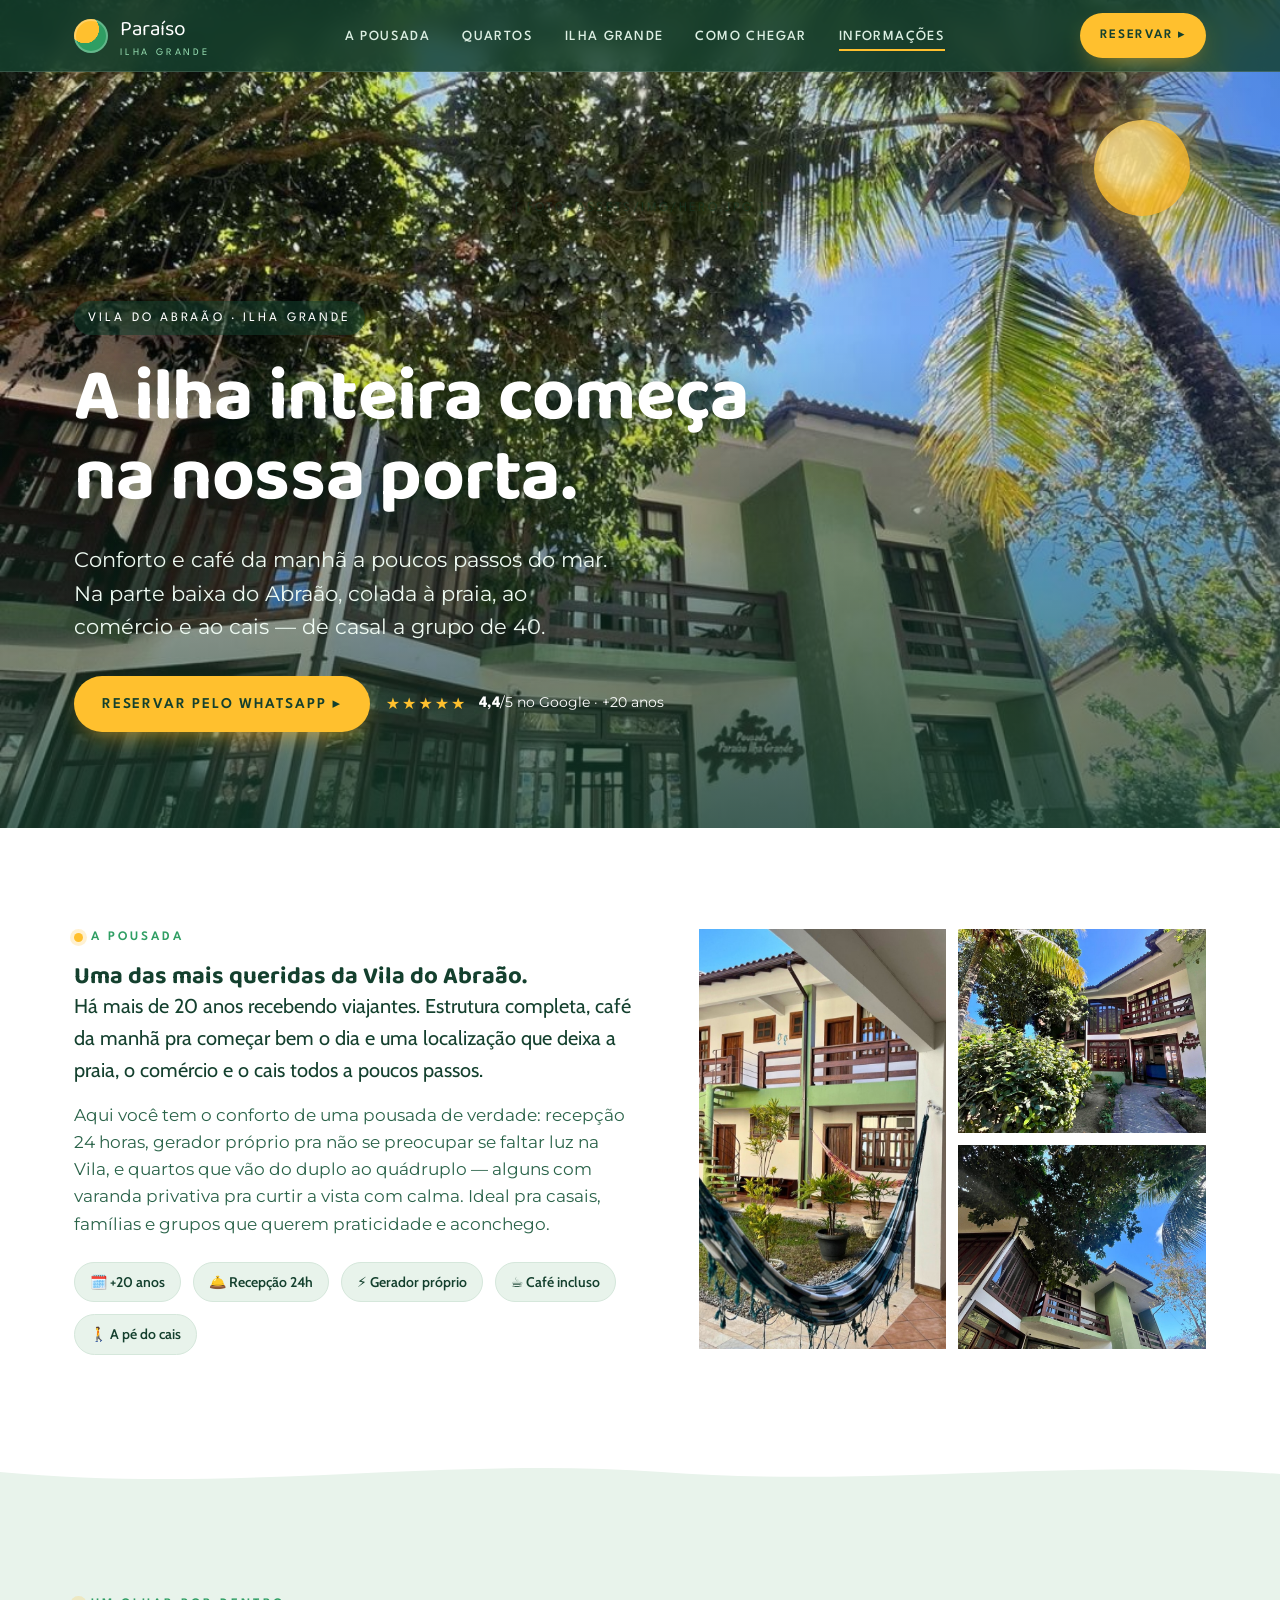
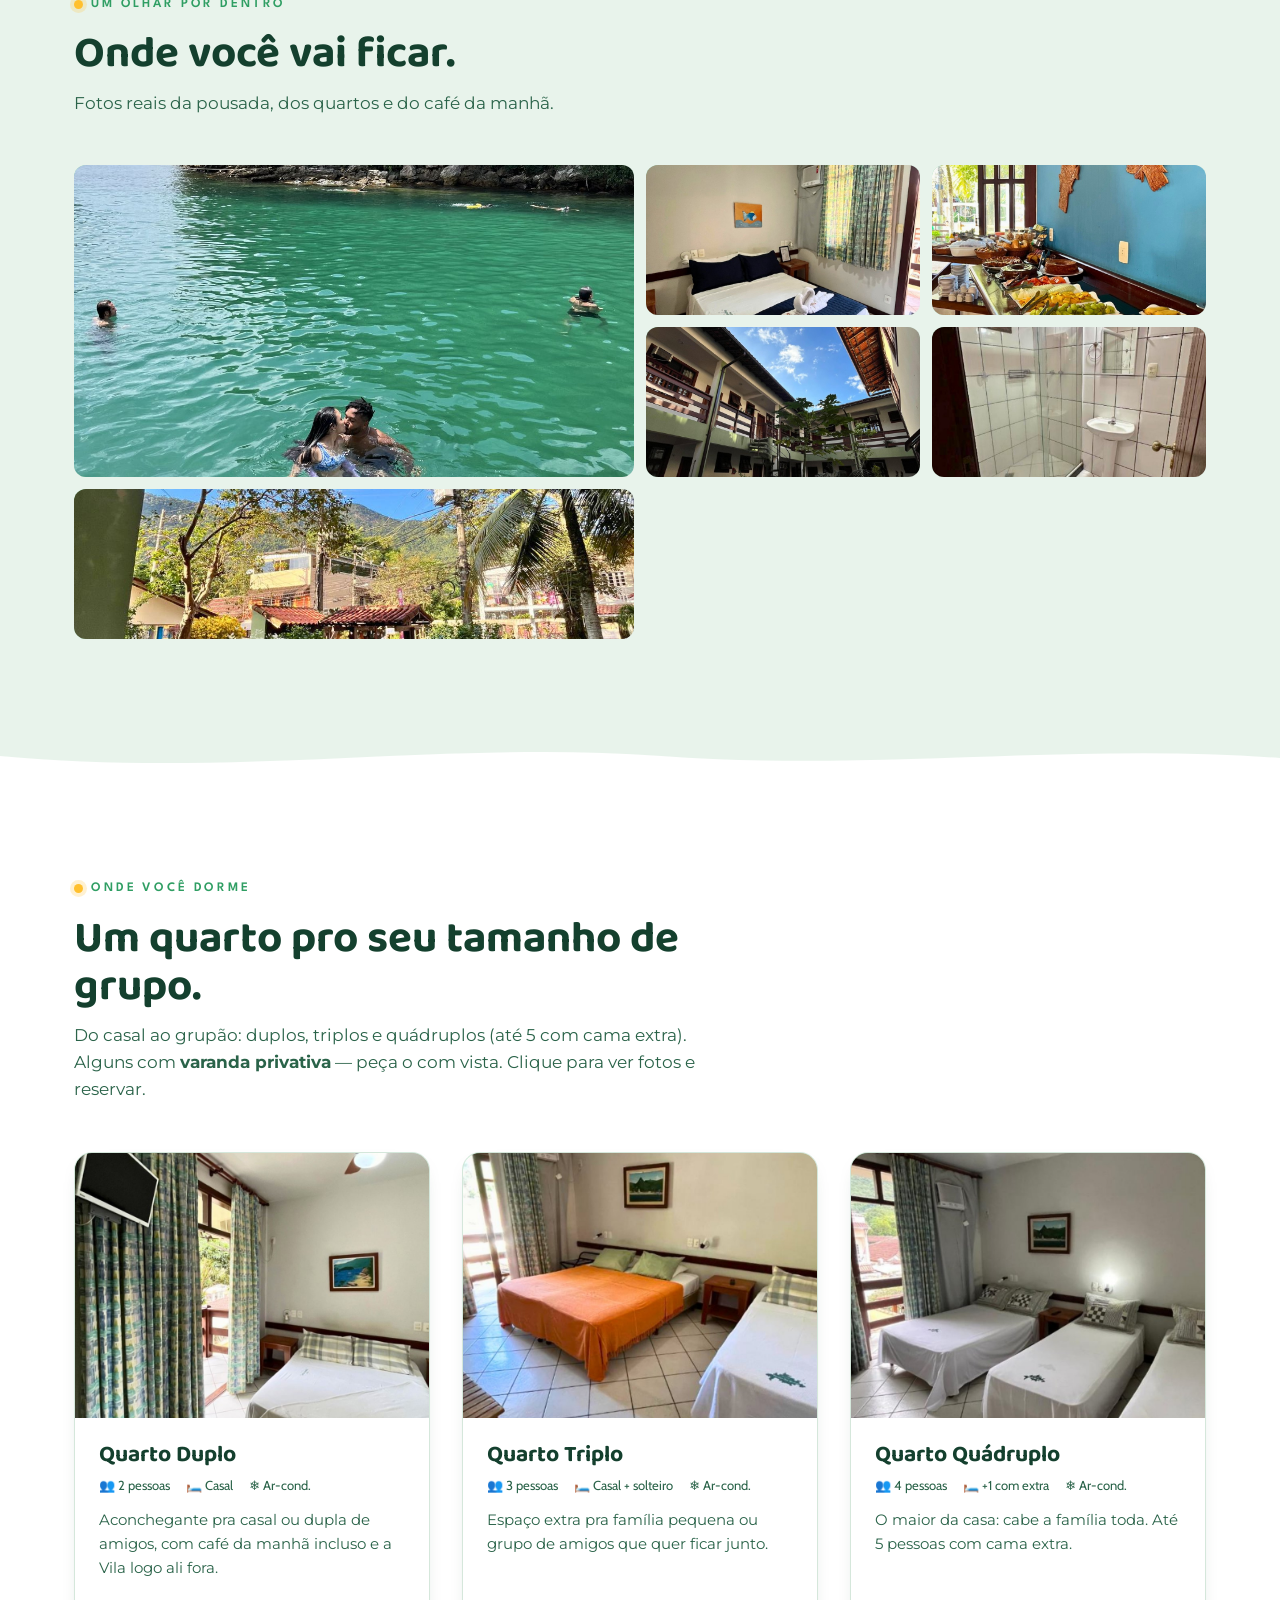
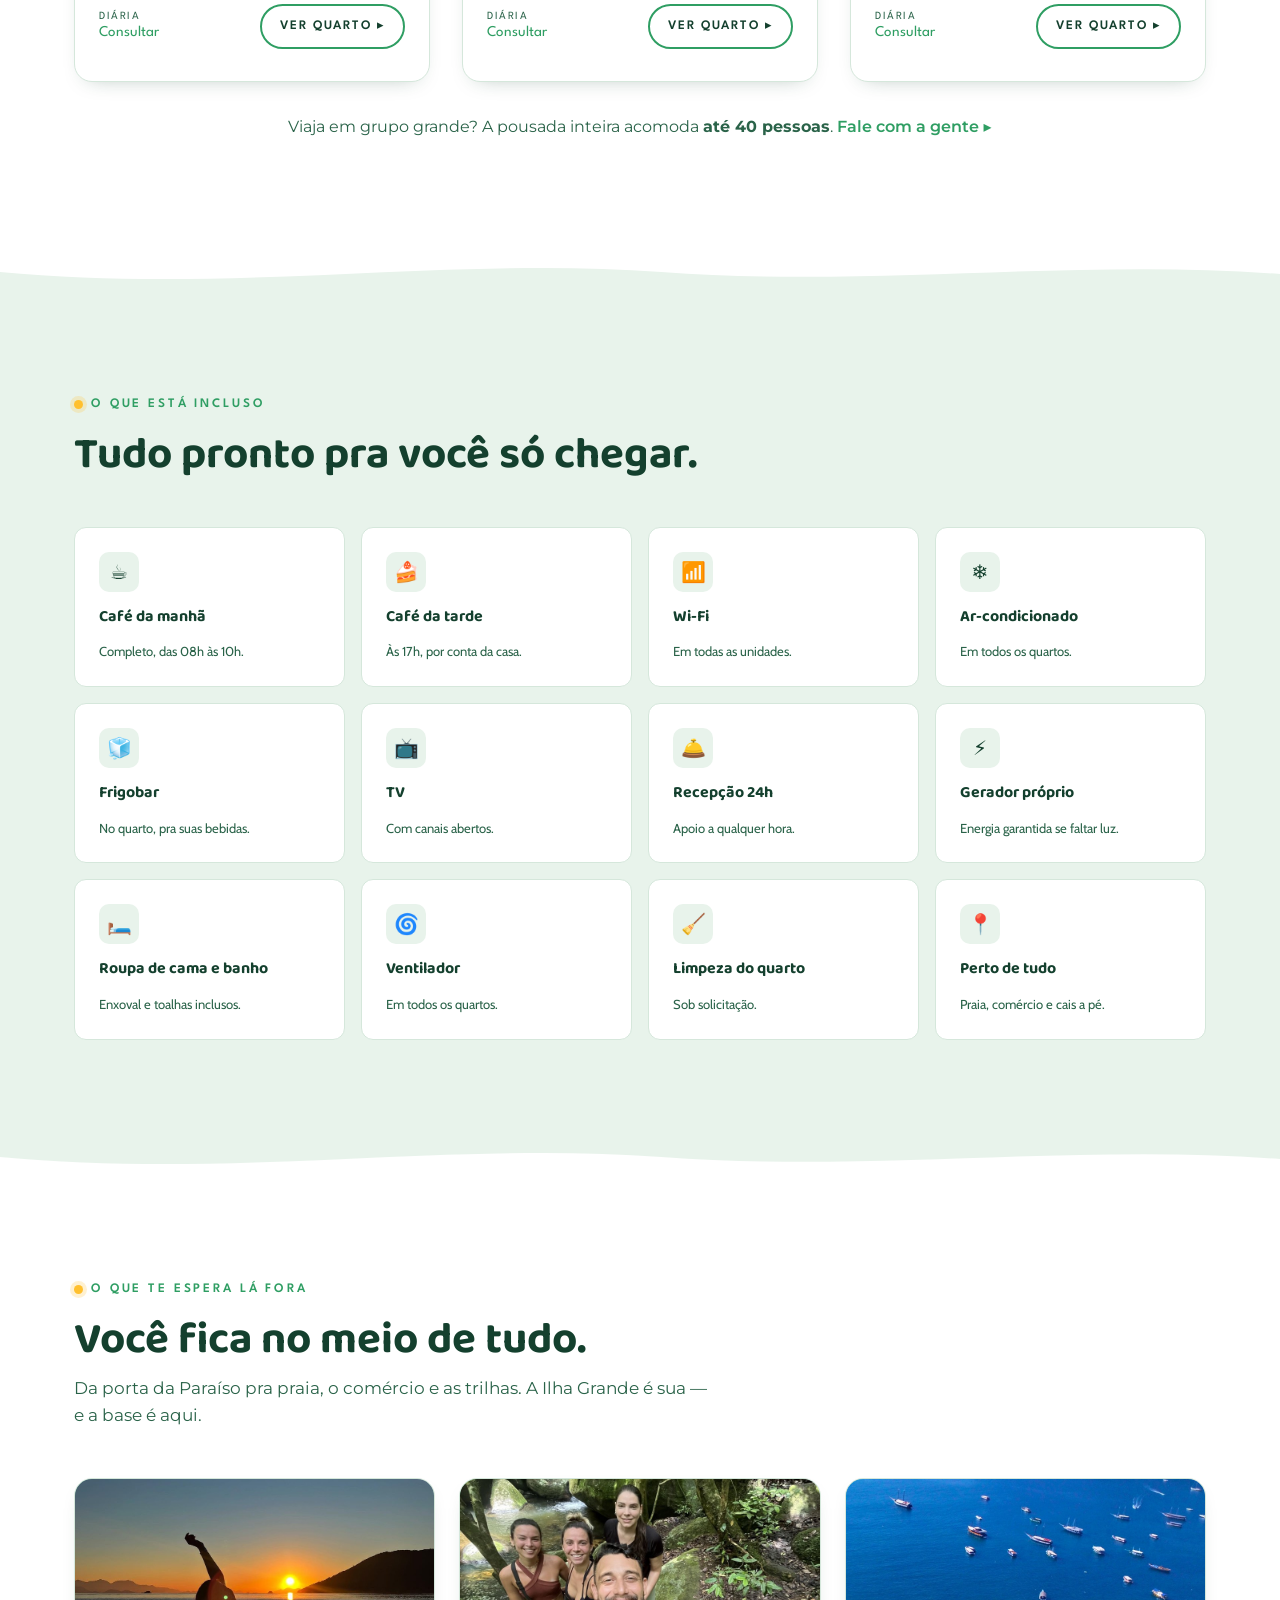
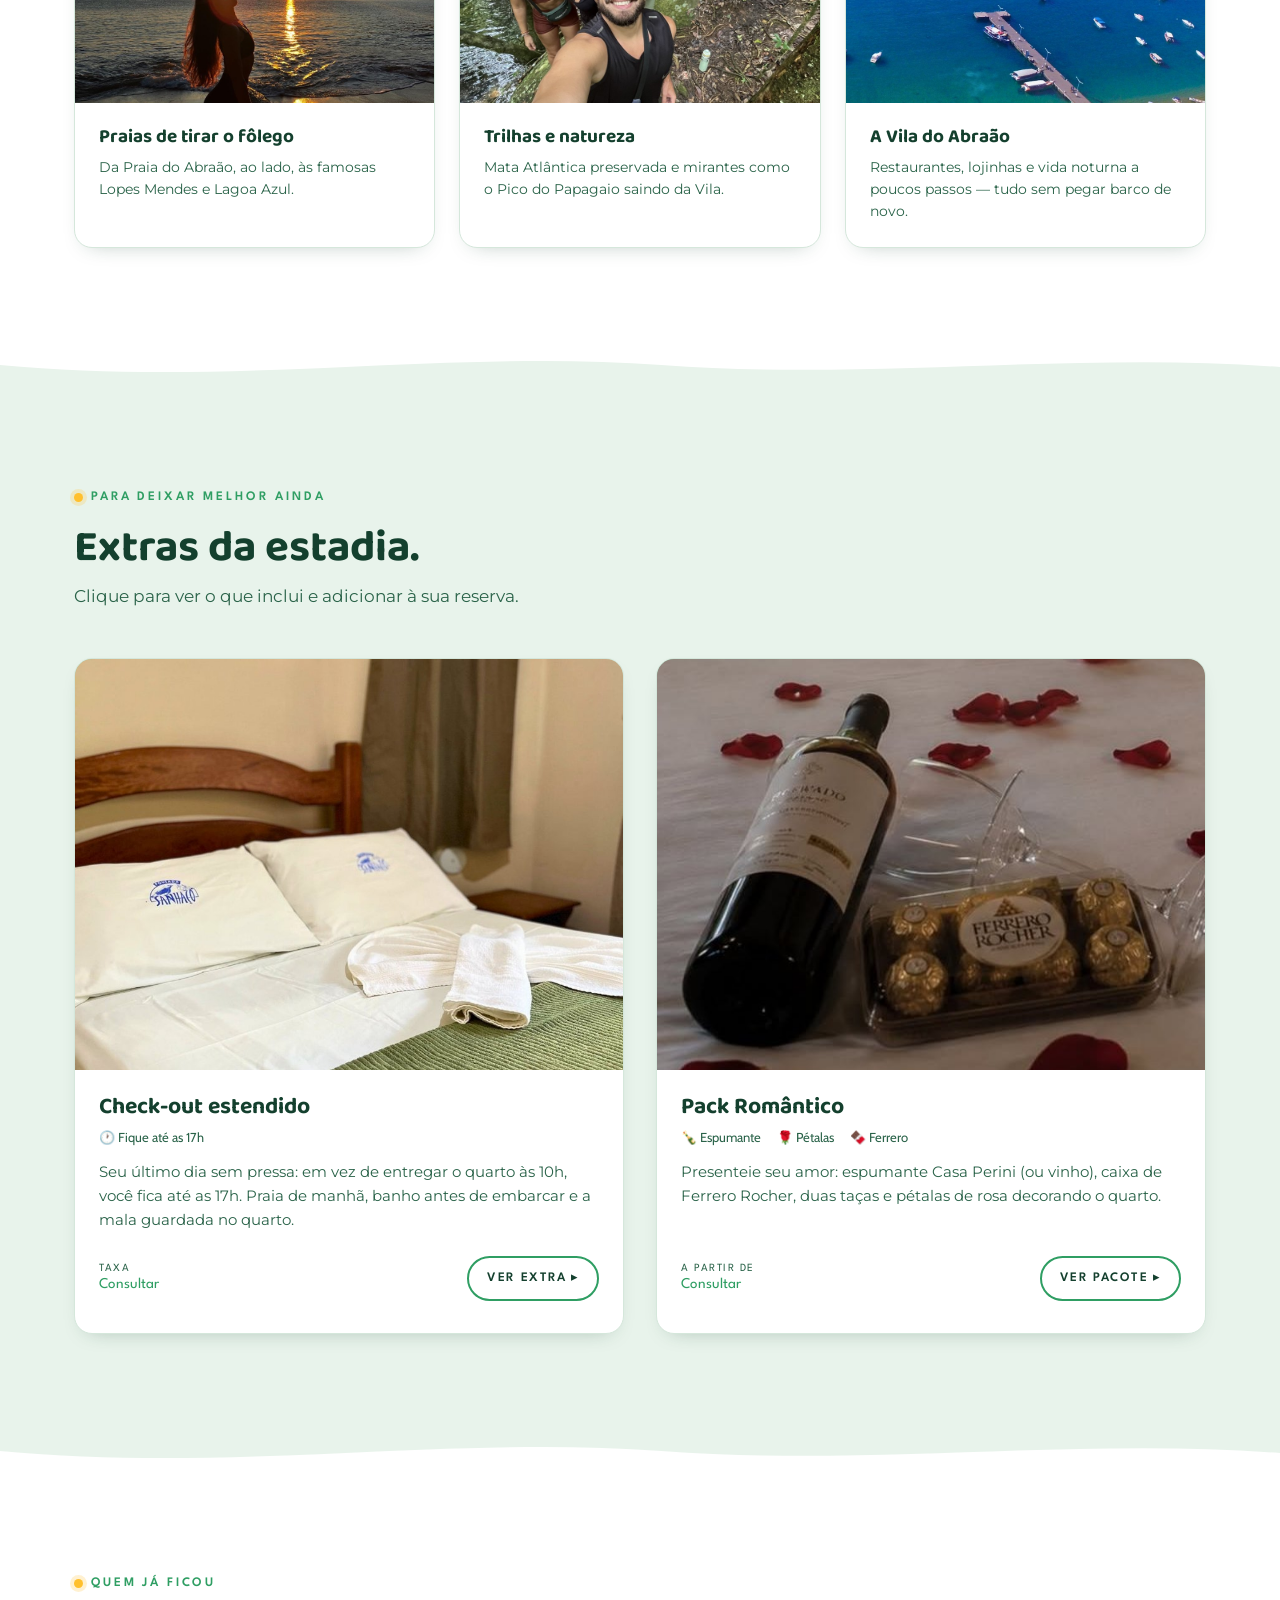
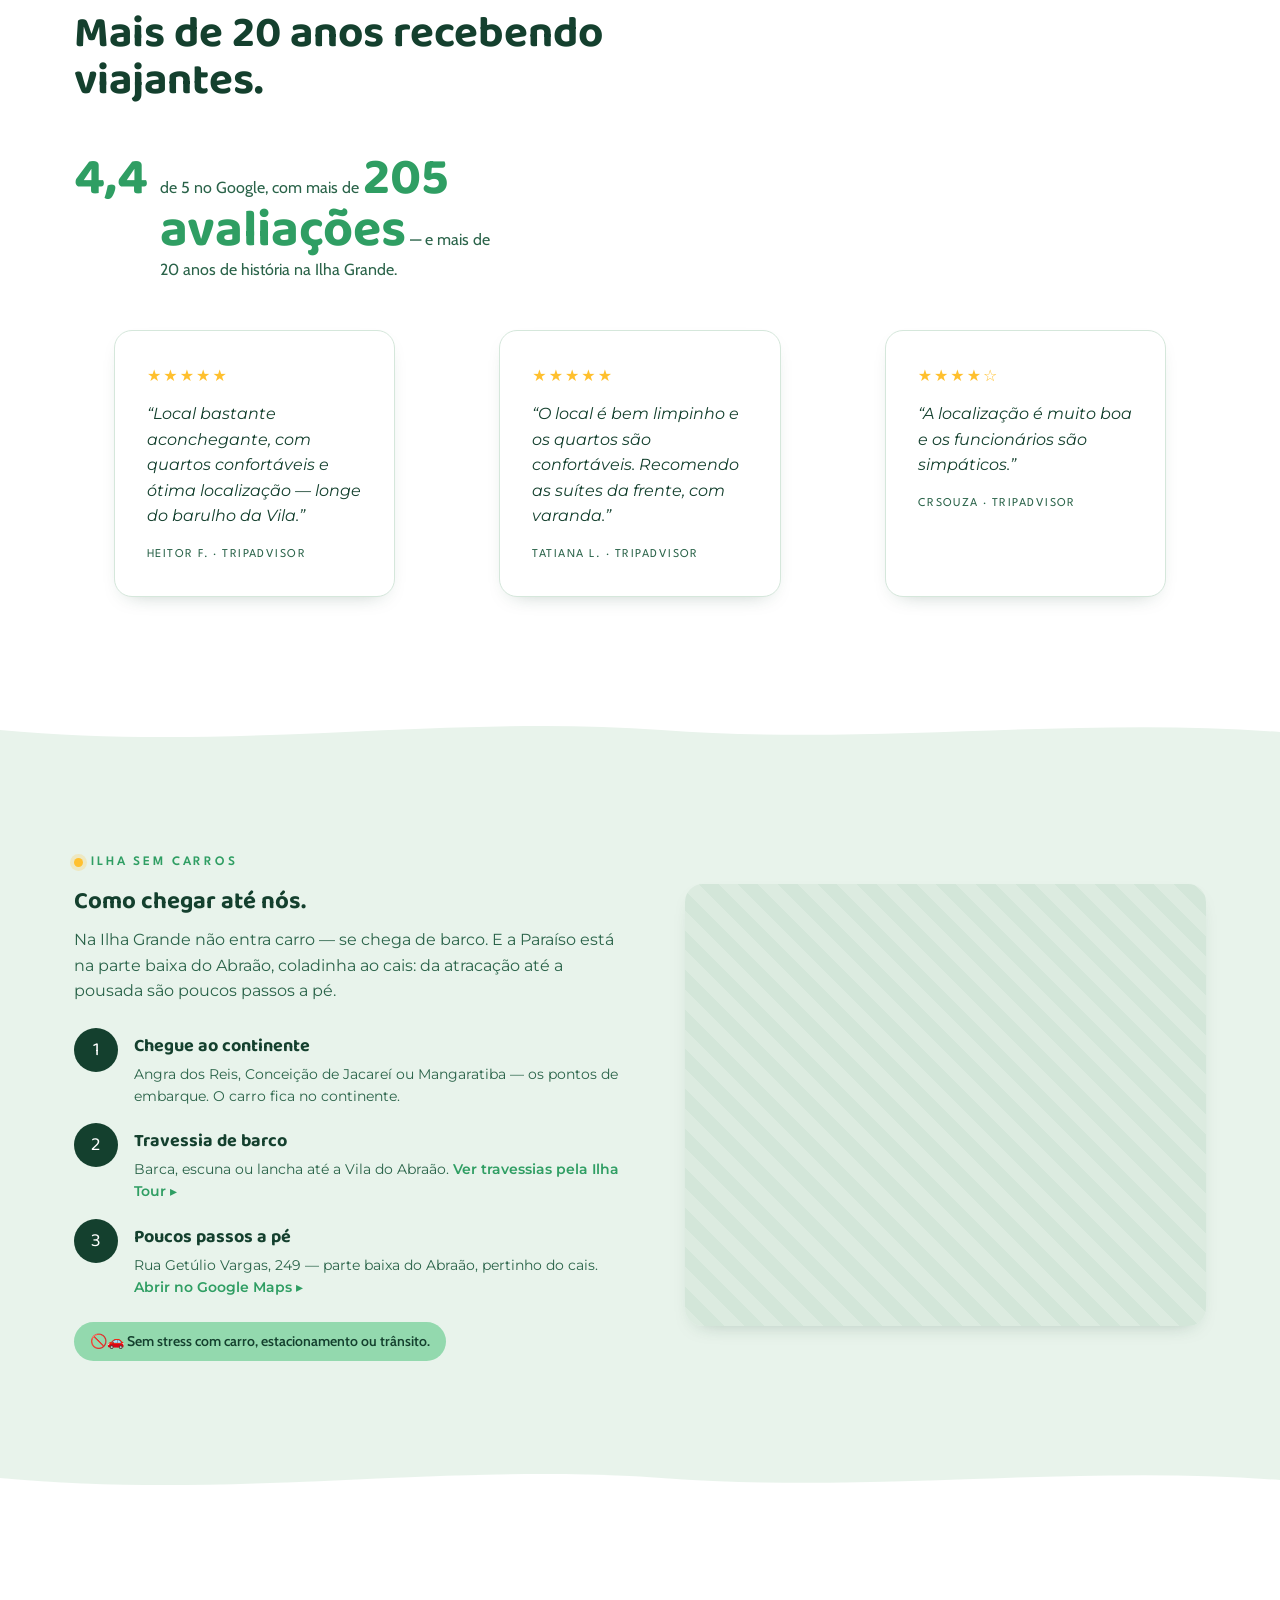
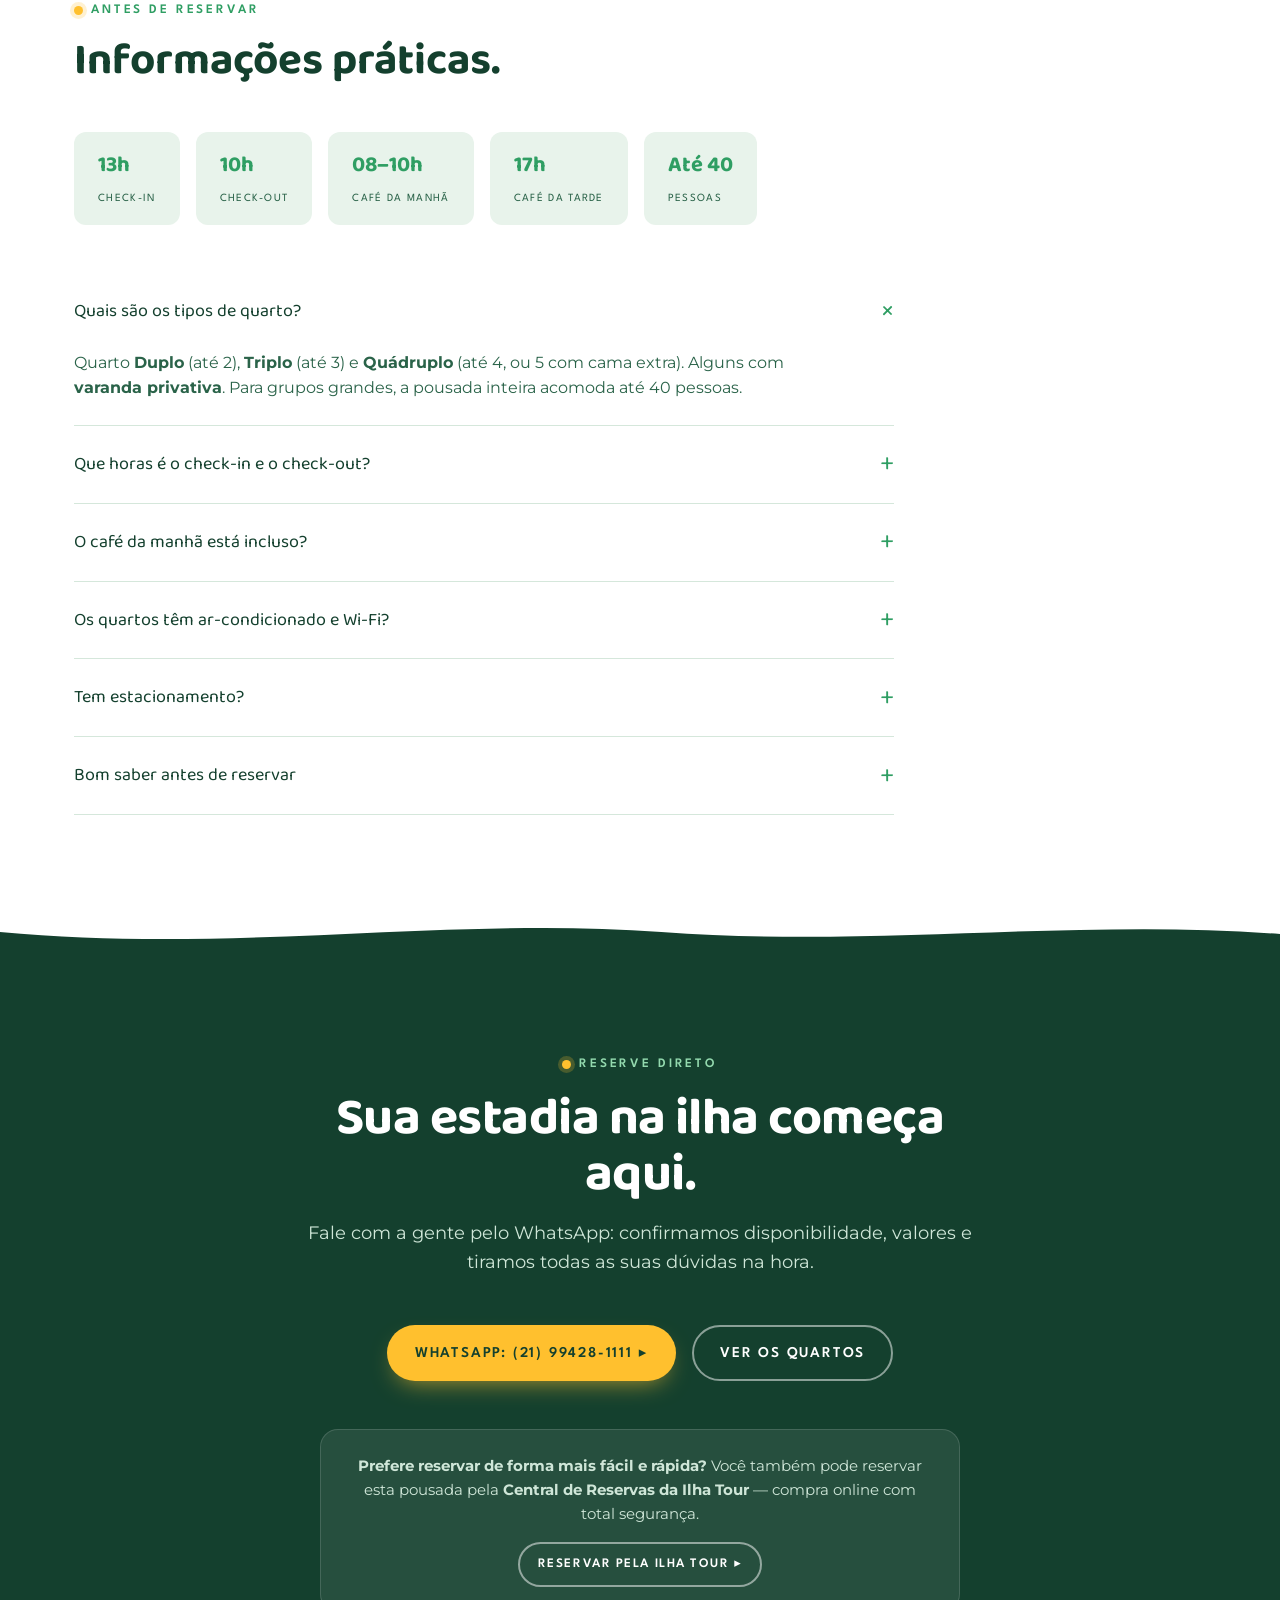
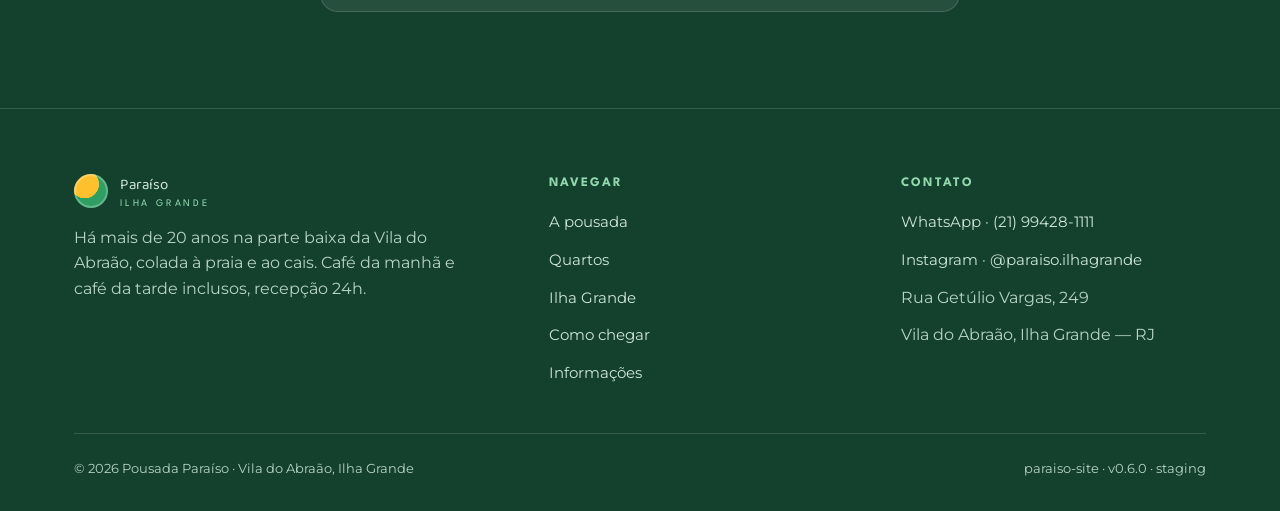
==== index.html @ 970d94a8 "v0.6.1 — mapa OSM (Google bloqueia embed sem chave) + link Google Maps; nav sem quebra Co-Authored-B" ====
<!DOCTYPE html>
<html lang="pt-BR">
<head>
<meta charset="UTF-8" />
<meta name="viewport" content="width=device-width, initial-scale=1" />
<meta name="theme-color" content="#14402E" />
<title>Pousada Paraíso · Ilha Grande — café da manhã e a praia a poucos passos</title>
<meta name="description" content="Pousada Paraíso: mais de 20 anos na Vila do Abraão, Ilha Grande. Café da manhã e café da tarde inclusos, recepção 24h, Wi-Fi, ar-condicionado e gerador próprio — a poucos passos da praia e do cais. Reserve pelo WhatsApp." />
<meta name="keywords" content="pousada ilha grande, pousada vila do abraão, pousada paraíso ilha grande, hospedagem ilha grande, pousada com café da manhã ilha grande" />
<link rel="canonical" href="https://paraisoilhagrande.com.br/" />

<meta property="og:type" content="website" />
<meta property="og:site_name" content="Pousada Paraíso Ilha Grande" />
<meta property="og:locale" content="pt_BR" />
<meta property="og:title" content="Pousada Paraíso · Ilha Grande — café da manhã e a praia a poucos passos" />
<meta property="og:description" content="Mais de 20 anos na Vila do Abraão. Café da manhã e café da tarde inclusos, recepção 24h, gerador próprio e a praia a poucos passos." />
<meta property="og:url" content="https://paraisoilhagrande.com.br/" />
<meta property="og:image" content="https://paraisoilhagrande.com.br/assets/img/hero.jpg" />
<meta name="twitter:card" content="summary_large_image" />

<script type="application/ld+json">
{
  "@context": "https://schema.org",
  "@type": "LodgingBusiness",
  "name": "Pousada Paraíso Ilha Grande",
  "description": "Uma das pousadas mais clássicas da Vila do Abraão, Ilha Grande, há mais de 20 anos. Café da manhã e café da tarde inclusos, recepção 24h, Wi-Fi, ar-condicionado e gerador próprio, a poucos passos da praia e do cais.",
  "url": "https://paraisoilhagrande.com.br/",
  "telephone": "+55-21-99428-1111",
  "image": "https://paraisoilhagrande.com.br/assets/img/hero.jpg",
  "address": { "@type": "PostalAddress", "streetAddress": "Rua Getúlio Vargas, 249", "addressLocality": "Vila do Abraão, Ilha Grande", "addressRegion": "RJ", "addressCountry": "BR" },
  "geo": { "@type": "GeoCoordinates", "latitude": -23.142008, "longitude": -44.167719 },
  "sameAs": ["https://instagram.com/paraiso.ilhagrande"],
  "aggregateRating": { "@type": "AggregateRating", "ratingValue": "4.4", "reviewCount": "205", "bestRating": "5" },
  "amenityFeature": [
    { "@type": "LocationFeatureSpecification", "name": "Café da manhã incluso", "value": true },
    { "@type": "LocationFeatureSpecification", "name": "Café da tarde", "value": true },
    { "@type": "LocationFeatureSpecification", "name": "Wi-Fi", "value": true },
    { "@type": "LocationFeatureSpecification", "name": "Ar-condicionado", "value": true },
    { "@type": "LocationFeatureSpecification", "name": "Frigobar", "value": true },
    { "@type": "LocationFeatureSpecification", "name": "Recepção 24h", "value": true },
    { "@type": "LocationFeatureSpecification", "name": "Gerador próprio", "value": true }
  ],
  "checkinTime": "13:00",
  "checkoutTime": "10:00"
}
</script>

<script type="application/ld+json">
{
  "@context": "https://schema.org",
  "@type": "FAQPage",
  "mainEntity": [
    { "@type": "Question", "name": "Que horas é o check-in e o check-out?", "acceptedAnswer": { "@type": "Answer", "text": "Check-in a partir das 13h e check-out até as 10h. Chegou antes? A gente guarda a sua bagagem. Precisa de mais tempo no último dia? Temos check-out estendido." } },
    { "@type": "Question", "name": "O café da manhã está incluso?", "acceptedAnswer": { "@type": "Answer", "text": "Sim, café da manhã completo servido das 08h às 10h — e ainda um café da tarde de cortesia às 17h." } },
    { "@type": "Question", "name": "Os quartos têm ar-condicionado e Wi-Fi?", "acceptedAnswer": { "@type": "Answer", "text": "Sim, todas as unidades têm ar-condicionado e Wi-Fi. Também frigobar, TV e ventilador." } },
    { "@type": "Question", "name": "Quais são os tipos de quarto?", "acceptedAnswer": { "@type": "Answer", "text": "Quartos Duplo, Triplo e Quádruplo (até 5 pessoas com cama extra), e alguns com varanda privativa." } },
    { "@type": "Question", "name": "A pousada tem estacionamento?", "acceptedAnswer": { "@type": "Answer", "text": "Carros não entram na Ilha Grande. O estacionamento é feito no continente, próximo aos pontos de travessia." } }
  ]
}
</script>

<link rel="preconnect" href="https://fonts.googleapis.com" />
<link rel="preconnect" href="https://fonts.gstatic.com" crossorigin />
<link href="https://fonts.googleapis.com/css2?family=Baloo+Bhai+2:wght@500;600;700;800&family=Baloo+Thambi+2:wght@600;700;800&family=Cabin:wght@400;500;600&family=League+Spartan:wght@500;600;700&family=Montserrat:wght@400;500;600&display=swap" rel="stylesheet" />
<link rel="stylesheet" href="assets/styles.css" />
</head>
<body>

<header class="nav">
  <div class="wrap">
    <a class="brand" href="#top" aria-label="Pousada Paraíso — início">
      <span class="brand__mark" aria-hidden="true"></span>
      <span>Paraíso<small>Ilha Grande</small></span>
    </a>
    <nav aria-label="Navegação principal">
      <ul class="nav__links" id="navLinks">
        <li><a href="#pousada">A Pousada</a></li>
        <li><a href="#quartos">Quartos</a></li>
        <li><a href="#ilha">Ilha Grande</a></li>
        <li><a href="#chegar">Como chegar</a></li>
        <li><a href="#info">Informações</a></li>
      </ul>
    </nav>
    <div class="nav__cta">
      <a class="btn btn--sol btn--sm" href="#reservar">Reservar ▸</a>
      <button class="nav__toggle" id="navToggle" aria-label="Abrir menu" aria-expanded="false" aria-controls="navLinks">
        <svg viewBox="0 0 24 24" fill="none" stroke="currentColor" stroke-width="2"><path d="M3 6h18M3 12h18M3 18h18"/></svg>
      </button>
    </div>
  </div>
</header>

<div class="sun" id="sun" aria-hidden="true"></div>

<main id="top">

  <!-- HERO -->
  <section class="hero" id="hero">
    <img class="hero__img" src="assets/img/hero.jpg" alt="Pousada Paraíso, na Vila do Abraão, Ilha Grande" onerror="this.remove()" />
    <div class="hero__ph" aria-hidden="true">[ foto: assets/img/hero.jpg ]</div>
    <div class="wrap">
      <div class="hero__inner">
        <span class="hero__kicker">Vila do Abraão · Ilha Grande</span>
        <h1 class="display">A ilha inteira começa na nossa porta.</h1>
        <p class="hero__sub">Conforto e café da manhã a poucos passos do mar. Na parte baixa do Abraão, colada à praia, ao comércio e ao cais — de casal a grupo de 40.</p>
        <div class="hero__actions">
          <a class="btn btn--sol" href="#reservar">Reservar pelo WhatsApp ▸</a>
          <span class="hero__rating">
            <span class="stars" aria-hidden="true">★★★★★</span>
            <span><b>4,4</b>/5 no Google · +20 anos</span>
          </span>
        </div>
      </div>
    </div>
  </section>

  <!-- A POUSADA -->
  <section class="section" id="pousada">
    <div class="wrap about">
      <div class="about__body">
        <span class="eyebrow">A pousada</span>
        <h2>Uma das mais queridas da Vila do Abraão.</h2>
        <p class="lead">Há mais de 20 anos recebendo viajantes. Estrutura completa, café da manhã pra começar bem o dia e uma localização que deixa a praia, o comércio e o cais todos a poucos passos.</p>
        <p>Aqui você tem o conforto de uma pousada de verdade: recepção 24 horas, gerador próprio pra não se preocupar se faltar luz na Vila, e quartos que vão do duplo ao quádruplo — alguns com varanda privativa pra curtir a vista com calma. Ideal pra casais, famílias e grupos que querem praticidade e aconchego.</p>
        <div class="about__pills">
          <span>🗓️ +20 anos</span>
          <span>🛎️ Recepção 24h</span>
          <span>⚡ Gerador próprio</span>
          <span>☕ Café incluso</span>
          <span>🚶 A pé do cais</span>
        </div>
      </div>
      <div class="about__media" aria-label="Fotos da pousada">
        <div class="g"><img class="slot" src="assets/img/pousada-1.jpg" alt="Fachada da Pousada Paraíso" loading="lazy" onerror="this.remove()" /><span class="ph">foto</span></div>
        <div class="g"><img class="slot" src="assets/img/pousada-2.jpg" alt="Área comum da pousada" loading="lazy" onerror="this.remove()" /><span class="ph">foto</span></div>
        <div class="g"><img class="slot" src="assets/img/pousada-3.jpg" alt="Detalhe da Pousada Paraíso" loading="lazy" onerror="this.remove()" /><span class="ph">foto</span></div>
      </div>
    </div>
  </section>

  <div class="wave" style="--below:#E8F3EB;background:#fff"><svg viewBox="0 0 1200 46" preserveAspectRatio="none"><path d="M0,46 L0,22 C220,44 420,6 620,22 C820,38 1010,8 1200,24 L1200,46 Z"/></svg></div>

  <!-- GALERIA -->
  <section class="section bg-brisa" id="galeria">
    <div class="wrap">
      <div class="section-head">
        <span class="eyebrow">Um olhar por dentro</span>
        <h2>Onde você vai ficar.</h2>
        <p>Fotos reais da pousada, dos quartos e do café da manhã.</p>
      </div>
      <div class="gallery" aria-label="Galeria de fotos">
        <div class="g g--wide g--tall"><img class="slot" src="assets/img/galeria-1.jpg" alt="Lagoa de águas verdes na Ilha Grande" loading="lazy" onerror="this.remove()" /><span class="ph">foto</span></div>
        <div class="g"><img class="slot" src="assets/img/galeria-2.jpg" alt="Quarto da pousada" loading="lazy" onerror="this.remove()" /><span class="ph">foto</span></div>
        <div class="g"><img class="slot" src="assets/img/galeria-3.jpg" alt="Café da manhã da pousada" loading="lazy" onerror="this.remove()" /><span class="ph">foto</span></div>
        <div class="g"><img class="slot" src="assets/img/galeria-4.jpg" alt="Área comum da pousada" loading="lazy" onerror="this.remove()" /><span class="ph">foto</span></div>
        <div class="g"><img class="slot" src="assets/img/galeria-5.jpg" alt="Banheiro da suíte" loading="lazy" onerror="this.remove()" /><span class="ph">foto</span></div>
        <div class="g g--wide"><img class="slot" src="assets/img/galeria-6.jpg" alt="Vila do Abraão, Ilha Grande" loading="lazy" onerror="this.remove()" /><span class="ph">foto</span></div>
      </div>
    </div>
  </section>

  <div class="wave" style="--below:#fff;background:#E8F3EB"><svg viewBox="0 0 1200 46" preserveAspectRatio="none"><path d="M0,46 L0,22 C220,44 420,6 620,22 C820,38 1010,8 1200,24 L1200,46 Z"/></svg></div>

  <!-- QUARTOS -->
  <section class="section" id="quartos">
    <div class="wrap">
      <div class="section-head">
        <span class="eyebrow">Onde você dorme</span>
        <h2>Um quarto pro seu tamanho de grupo.</h2>
        <p>Do casal ao grupão: duplos, triplos e quádruplos (até 5 com cama extra). Alguns com <b>varanda privativa</b> — peça o com vista. Clique para ver fotos e reservar.</p>
      </div>
      <div class="cards">
        <a class="pcard" href="quarto.html?tipo=duplo">
          <div class="pcard__media"><img class="slot" src="assets/img/quarto-duplo.jpg" alt="Quarto Duplo da Pousada Paraíso" loading="lazy" onerror="this.remove()" /><span class="pcard__tag">Até 2</span><span class="ph">foto</span></div>
          <div class="pcard__body">
            <h3>Quarto Duplo</h3>
            <div class="pcard__meta"><span>👥 2 pessoas</span><span>🛏️ Casal</span><span>❄️ Ar-cond.</span></div>
            <p class="pcard__desc">Aconchegante pra casal ou dupla de amigos, com café da manhã incluso e a Vila logo ali fora.</p>
            <div class="pcard__foot"><span class="price"><small>Diária</small><span class="todef">Consultar</span></span><span class="btn btn--ghost btn--sm">Ver quarto ▸</span></div>
          </div>
        </a>
        <a class="pcard" href="quarto.html?tipo=triplo">
          <div class="pcard__media"><img class="slot" src="assets/img/quarto-triplo.jpg" alt="Quarto Triplo da Pousada Paraíso" loading="lazy" onerror="this.remove()" /><span class="pcard__tag">Até 3</span><span class="ph">foto</span></div>
          <div class="pcard__body">
            <h3>Quarto Triplo</h3>
            <div class="pcard__meta"><span>👥 3 pessoas</span><span>🛏️ Casal + solteiro</span><span>❄️ Ar-cond.</span></div>
            <p class="pcard__desc">Espaço extra pra família pequena ou grupo de amigos que quer ficar junto.</p>
            <div class="pcard__foot"><span class="price"><small>Diária</small><span class="todef">Consultar</span></span><span class="btn btn--ghost btn--sm">Ver quarto ▸</span></div>
          </div>
        </a>
        <a class="pcard" href="quarto.html?tipo=quadruplo">
          <div class="pcard__media"><img class="slot" src="assets/img/quarto-quadruplo.jpg" alt="Quarto Quádruplo da Pousada Paraíso" loading="lazy" onerror="this.remove()" /><span class="pcard__tag">Até 4 (+1)</span><span class="ph">foto</span></div>
          <div class="pcard__body">
            <h3>Quarto Quádruplo</h3>
            <div class="pcard__meta"><span>👥 4 pessoas</span><span>🛏️ +1 com extra</span><span>❄️ Ar-cond.</span></div>
            <p class="pcard__desc">O maior da casa: cabe a família toda. Até 5 pessoas com cama extra.</p>
            <div class="pcard__foot"><span class="price"><small>Diária</small><span class="todef">Consultar</span></span><span class="btn btn--ghost btn--sm">Ver quarto ▸</span></div>
          </div>
        </a>
      </div>
      <p style="text-align:center; margin-top:var(--s6); color:var(--palmeira-70)">Viaja em grupo grande? A pousada inteira acomoda <b>até 40 pessoas</b>. <a href="#reservar" style="color:var(--tropical); font-weight:600">Fale com a gente ▸</a></p>
    </div>
  </section>

  <div class="wave" style="--below:#E8F3EB;background:#fff"><svg viewBox="0 0 1200 46" preserveAspectRatio="none"><path d="M0,46 L0,22 C220,44 420,6 620,22 C820,38 1010,8 1200,24 L1200,46 Z"/></svg></div>

  <!-- COMODIDADES -->
  <section class="section bg-brisa" id="comodidades">
    <div class="wrap">
      <div class="section-head"><span class="eyebrow">O que está incluso</span><h2>Tudo pronto pra você só chegar.</h2></div>
      <div class="amen">
        <div class="a"><div class="ic" aria-hidden="true">☕</div><b>Café da manhã</b><small>Completo, das 08h às 10h.</small></div>
        <div class="a"><div class="ic" aria-hidden="true">🍰</div><b>Café da tarde</b><small>Às 17h, por conta da casa.</small></div>
        <div class="a"><div class="ic" aria-hidden="true">📶</div><b>Wi-Fi</b><small>Em todas as unidades.</small></div>
        <div class="a"><div class="ic" aria-hidden="true">❄️</div><b>Ar-condicionado</b><small>Em todos os quartos.</small></div>
        <div class="a"><div class="ic" aria-hidden="true">🧊</div><b>Frigobar</b><small>No quarto, pra suas bebidas.</small></div>
        <div class="a"><div class="ic" aria-hidden="true">📺</div><b>TV</b><small>Com canais abertos.</small></div>
        <div class="a"><div class="ic" aria-hidden="true">🛎️</div><b>Recepção 24h</b><small>Apoio a qualquer hora.</small></div>
        <div class="a"><div class="ic" aria-hidden="true">⚡</div><b>Gerador próprio</b><small>Energia garantida se faltar luz.</small></div>
        <div class="a"><div class="ic" aria-hidden="true">🛏️</div><b>Roupa de cama e banho</b><small>Enxoval e toalhas inclusos.</small></div>
        <div class="a"><div class="ic" aria-hidden="true">🌀</div><b>Ventilador</b><small>Em todos os quartos.</small></div>
        <div class="a"><div class="ic" aria-hidden="true">🧹</div><b>Limpeza do quarto</b><small>Sob solicitação.</small></div>
        <div class="a"><div class="ic" aria-hidden="true">📍</div><b>Perto de tudo</b><small>Praia, comércio e cais a pé.</small></div>
      </div>
    </div>
  </section>

  <div class="wave" style="--below:#fff;background:#E8F3EB"><svg viewBox="0 0 1200 46" preserveAspectRatio="none"><path d="M0,46 L0,22 C220,44 420,6 620,22 C820,38 1010,8 1200,24 L1200,46 Z"/></svg></div>

  <!-- ILHA GRANDE -->
  <section class="section" id="ilha">
    <div class="wrap">
      <div class="section-head">
        <span class="eyebrow">O que te espera lá fora</span>
        <h2>Você fica no meio de tudo.</h2>
        <p>Da porta da Paraíso pra praia, o comércio e as trilhas. A Ilha Grande é sua — e a base é aqui.</p>
      </div>
      <div class="spots">
        <article class="spot"><div class="spot__media"><img class="slot" src="assets/img/ilha-praia.jpg" alt="Praia na Ilha Grande" loading="lazy" onerror="this.remove()" /><span class="ph">foto</span></div><div class="spot__body"><h3>Praias de tirar o fôlego</h3><p>Da Praia do Abraão, ao lado, às famosas Lopes Mendes e Lagoa Azul.</p></div></article>
        <article class="spot"><div class="spot__media"><img class="slot" src="assets/img/ilha-trilha.jpg" alt="Trilha na Mata Atlântica da Ilha Grande" loading="lazy" onerror="this.remove()" /><span class="ph">foto</span></div><div class="spot__body"><h3>Trilhas e natureza</h3><p>Mata Atlântica preservada e mirantes como o Pico do Papagaio saindo da Vila.</p></div></article>
        <article class="spot"><div class="spot__media"><img class="slot" src="assets/img/ilha-vila.jpg" alt="Vila do Abraão, Ilha Grande" loading="lazy" onerror="this.remove()" /><span class="ph">foto</span></div><div class="spot__body"><h3>A Vila do Abraão</h3><p>Restaurantes, lojinhas e vida noturna a poucos passos — tudo sem pegar barco de novo.</p></div></article>
      </div>
    </div>
  </section>

  <div class="wave" style="--below:#E8F3EB;background:#fff"><svg viewBox="0 0 1200 46" preserveAspectRatio="none"><path d="M0,46 L0,22 C220,44 420,6 620,22 C820,38 1010,8 1200,24 L1200,46 Z"/></svg></div>

  <!-- EXTRAS -->
  <section class="section bg-brisa" id="pacotes">
    <div class="wrap">
      <div class="section-head"><span class="eyebrow">Para deixar melhor ainda</span><h2>Extras da estadia.</h2><p>Clique para ver o que inclui e adicionar à sua reserva.</p></div>
      <div class="cards">
        <a class="pcard" href="pacote.html?tipo=checkout">
          <div class="pcard__media"><img class="slot" src="assets/img/extra-checkout.jpg" alt="Check-out estendido na Pousada Paraíso" loading="lazy" onerror="this.remove()" /><span class="pcard__tag">Extra</span><span class="ph">foto</span></div>
          <div class="pcard__body">
            <h3>Check-out estendido</h3>
            <div class="pcard__meta"><span>🕐 Fique até as 17h</span></div>
            <p class="pcard__desc">Seu último dia sem pressa: em vez de entregar o quarto às 10h, você fica até as 17h. Praia de manhã, banho antes de embarcar e a mala guardada no quarto.</p>
            <div class="pcard__foot"><span class="price"><small>Taxa</small><span class="todef">Consultar</span></span><span class="btn btn--ghost btn--sm">Ver extra ▸</span></div>
          </div>
        </a>
        <a class="pcard" href="pacote.html?tipo=romantico">
          <div class="pcard__media"><img class="slot" src="assets/img/pacote-romantico.jpg" alt="Pack Romântico: espumante, Ferrero Rocher e pétalas de rosa" loading="lazy" onerror="this.remove()" /><span class="pcard__tag">Especial</span><span class="ph">foto</span></div>
          <div class="pcard__body">
            <h3>Pack Romântico</h3>
            <div class="pcard__meta"><span>🍾 Espumante</span><span>🌹 Pétalas</span><span>🍫 Ferrero</span></div>
            <p class="pcard__desc">Presenteie seu amor: espumante Casa Perini (ou vinho), caixa de Ferrero Rocher, duas taças e pétalas de rosa decorando o quarto.</p>
            <div class="pcard__foot"><span class="price"><small>A partir de</small><span class="todef">Consultar</span></span><span class="btn btn--ghost btn--sm">Ver pacote ▸</span></div>
          </div>
        </a>
      </div>
    </div>
  </section>

  <div class="wave" style="--below:#fff;background:#E8F3EB"><svg viewBox="0 0 1200 46" preserveAspectRatio="none"><path d="M0,46 L0,22 C220,44 420,6 620,22 C820,38 1010,8 1200,24 L1200,46 Z"/></svg></div>

  <!-- AVALIAÇÕES -->
  <section class="section" id="avaliacoes">
    <div class="wrap">
      <div class="section-head"><span class="eyebrow">Quem já ficou</span><h2>Mais de 20 anos recebendo viajantes.</h2></div>
      <div class="years">
        <b>4,4</b>
        <span>de 5 no Google, com mais de <b>205 avaliações</b> — e mais de 20 anos de história na Ilha Grande.</span>
      </div>
      <div class="reviews">
        <blockquote class="review"><div class="stars" aria-hidden="true">★★★★★</div><p>“Local bastante aconchegante, com quartos confortáveis e ótima localização — longe do barulho da Vila.”</p><div class="who">Heitor F. · TripAdvisor</div></blockquote>
        <blockquote class="review"><div class="stars" aria-hidden="true">★★★★★</div><p>“O local é bem limpinho e os quartos são confortáveis. Recomendo as suítes da frente, com varanda.”</p><div class="who">Tatiana L. · TripAdvisor</div></blockquote>
        <blockquote class="review"><div class="stars" aria-hidden="true">★★★★☆</div><p>“A localização é muito boa e os funcionários são simpáticos.”</p><div class="who">Crsouza · TripAdvisor</div></blockquote>
      </div>
    </div>
  </section>

  <div class="wave" style="--below:#E8F3EB;background:#fff"><svg viewBox="0 0 1200 46" preserveAspectRatio="none"><path d="M0,46 L0,22 C220,44 420,6 620,22 C820,38 1010,8 1200,24 L1200,46 Z"/></svg></div>

  <!-- COMO CHEGAR -->
  <section class="section bg-brisa" id="chegar">
    <div class="wrap arrive">
      <div>
        <span class="eyebrow">Ilha sem carros</span>
        <h2>Como chegar até nós.</h2>
        <p style="color:var(--palmeira-70); margin-top:var(--s3)">Na Ilha Grande não entra carro — se chega de barco. E a Paraíso está na parte baixa do Abraão, coladinha ao cais: da atracação até a pousada são poucos passos a pé.</p>
        <ol class="arrive__steps">
          <li><span class="n">1</span><div><h4>Chegue ao continente</h4><p>Angra dos Reis, Conceição de Jacareí ou Mangaratiba — os pontos de embarque. O carro fica no continente.</p></div></li>
          <li><span class="n">2</span><div><h4>Travessia de barco</h4><p>Barca, escuna ou lancha até a Vila do Abraão. <a href="https://ilhatour.com" target="_blank" rel="noopener" style="color:var(--tropical);font-weight:600">Ver travessias pela Ilha Tour ▸</a></p></div></li>
          <li><span class="n">3</span><div><h4>Poucos passos a pé</h4><p>Rua Getúlio Vargas, 249 — parte baixa do Abraão, pertinho do cais. <a href="https://www.google.com/maps/search/?api=1&amp;query=Pousada%20Para%C3%ADso%20Ilha%20Grande%2C%20Vila%20do%20Abra%C3%A3o" target="_blank" rel="noopener" style="color:var(--tropical);font-weight:600">Abrir no Google Maps ▸</a></p></div></li>
        </ol>
        <span class="arrive__note">🚫🚗 Sem stress com carro, estacionamento ou trânsito.</span>
      </div>
      <div class="arrive__map">
        <iframe title="Localização da Pousada Paraíso no mapa" loading="lazy" src="https://www.openstreetmap.org/export/embed.html?bbox=-44.1760%2C-23.1470%2C-44.1595%2C-23.1370&amp;layer=mapnik&amp;marker=-23.142008%2C-44.167719"></iframe>
      </div>
    </div>
  </section>

  <div class="wave" style="--below:#fff;background:#E8F3EB"><svg viewBox="0 0 1200 46" preserveAspectRatio="none"><path d="M0,46 L0,22 C220,44 420,6 620,22 C820,38 1010,8 1200,24 L1200,46 Z"/></svg></div>

  <!-- INFORMAÇÕES / FAQ -->
  <section class="section" id="info">
    <div class="wrap">
      <div class="section-head"><span class="eyebrow">Antes de reservar</span><h2>Informações práticas.</h2></div>
      <div class="info-quick">
        <div class="q"><b>13h</b><span>Check-in</span></div>
        <div class="q"><b>10h</b><span>Check-out</span></div>
        <div class="q"><b>08–10h</b><span>Café da manhã</span></div>
        <div class="q"><b>17h</b><span>Café da tarde</span></div>
        <div class="q"><b>Até 40</b><span>Pessoas</span></div>
      </div>
      <div class="faq">
        <details open><summary>Quais são os tipos de quarto?</summary><p>Quarto <b>Duplo</b> (até 2), <b>Triplo</b> (até 3) e <b>Quádruplo</b> (até 4, ou 5 com cama extra). Alguns com <b>varanda privativa</b>. Para grupos grandes, a pousada inteira acomoda até 40 pessoas.</p></details>
        <details><summary>Que horas é o check-in e o check-out?</summary><p>Check-in a partir das 13h e check-out até as 10h. Chegou antes? A gente guarda a sua bagagem. Precisa de mais tempo? Temos <a href="pacote.html?tipo=checkout" style="color:var(--tropical);font-weight:600">check-out estendido</a> até as 17h.</p></details>
        <details><summary>O café da manhã está incluso?</summary><p>Sim! Café da manhã completo das 08h às 10h — e ainda um <b>café da tarde de cortesia às 17h</b>. Padrão regional: pães, frutas, bolos, frios, café e suco. Tem restrição? É só avisar.</p></details>
        <details><summary>Os quartos têm ar-condicionado e Wi-Fi?</summary><p>Sim, todas as unidades têm ar-condicionado e Wi-Fi. Também frigobar, TV e ventilador. E a pousada tem <b>gerador próprio</b> — energia garantida mesmo se faltar luz na Vila.</p></details>
        <details><summary>Tem estacionamento?</summary><p>Carros não entram na Ilha Grande — o estacionamento é feito no continente, perto dos pontos de travessia.</p></details>
        <details><summary>Bom saber antes de reservar</summary><p>A pousada tem <b>escadas</b>: hóspedes com mobilidade reduzida ou com muitas malas devem considerar isso. Cancelamento com taxa conforme os termos.</p></details>
      </div>
    </div>
  </section>

  <div class="wave" style="--below:#14402E;background:#fff"><svg viewBox="0 0 1200 46" preserveAspectRatio="none"><path d="M0,46 L0,22 C220,44 420,6 620,22 C820,38 1010,8 1200,24 L1200,46 Z"/></svg></div>

  <!-- RESERVAR -->
  <section class="section bg-palmeira book on-dark" id="reservar">
    <div class="wrap">
      <span class="eyebrow">Reserve direto</span>
      <h2 class="display">Sua estadia na ilha começa aqui.</h2>
      <p>Fale com a gente pelo WhatsApp: confirmamos disponibilidade, valores e tiramos todas as suas dúvidas na hora.</p>
      <div class="book__actions">
        <a class="btn btn--sol" href="https://wa.me/5521994281111?text=Ol%C3%A1!%20Quero%20reservar%20na%20Pousada%20Para%C3%ADso." target="_blank" rel="noopener">WhatsApp: (21) 99428-1111 ▸</a>
        <a class="btn btn--ghost-light" href="#quartos">Ver os quartos</a>
      </div>
      <div class="booknote">
        <p><b>Prefere reservar de forma mais fácil e rápida?</b> Você também pode reservar esta pousada pela <b>Central de Reservas da Ilha Tour</b> — compra online com total segurança.</p>
        <a class="btn btn--ghost-light btn--sm" href="https://ilhatour.com/products/pousada-paraiso-ilha-grande" target="_blank" rel="noopener">Reservar pela Ilha Tour ▸</a>
      </div>
    </div>
  </section>

</main>

<footer class="foot">
  <div class="wrap">
    <div class="foot__grid">
      <div>
        <a class="brand" href="#top" style="margin-bottom:var(--s4)"><span class="brand__mark" aria-hidden="true"></span><span>Paraíso<small>Ilha Grande</small></span></a>
        <p style="max-width:36ch">Há mais de 20 anos na parte baixa da Vila do Abraão, colada à praia e ao cais. Café da manhã e café da tarde inclusos, recepção 24h.</p>
      </div>
      <div>
        <h4>Navegar</h4>
        <ul>
          <li><a href="#pousada">A pousada</a></li>
          <li><a href="#quartos">Quartos</a></li>
          <li><a href="#ilha">Ilha Grande</a></li>
          <li><a href="#chegar">Como chegar</a></li>
          <li><a href="#info">Informações</a></li>
        </ul>
      </div>
      <div>
        <h4>Contato</h4>
        <ul>
          <li><a href="https://wa.me/5521994281111" target="_blank" rel="noopener">WhatsApp · (21) 99428-1111</a></li>
          <li><a href="https://instagram.com/paraiso.ilhagrande" target="_blank" rel="noopener">Instagram · @paraiso.ilhagrande</a></li>
          <li>Rua Getúlio Vargas, 249</li>
          <li>Vila do Abraão, Ilha Grande — RJ</li>
        </ul>
      </div>
    </div>
    <div class="foot__bottom">
      <span>© 2026 Pousada Paraíso · Vila do Abraão, Ilha Grande</span>
      <span>paraiso-site · v0.6.0 · staging</span>
    </div>
  </div>
</footer>

<a class="mobile-book" href="https://wa.me/5521994281111?text=Ol%C3%A1!%20Quero%20reservar%20na%20Pousada%20Para%C3%ADso." target="_blank" rel="noopener">Reservar no WhatsApp ▸</a>

<script src="assets/app.js"></script>
</body>
</html>
---- assets/styles.css ----
/* ================================================================
   POUSADA PARAÍSO · Palmeira & Sol
   TEMA · paraiso-site · v0.1.0 · 2026-07-01
   Identidade travada: Notion "IDENTIDADE VISUAL · PARAÍSO v1.0.0"
   ================================================================ */

:root {
  /* Paleta oficial (não alterar sem atualizar o Notion) */
  --palmeira: #14402E;   /* âncora  */
  --tropical: #2F9E63;   /* primária */
  --menta:    #93D9AE;   /* apoio   */
  --brisa:    #E8F3EB;   /* seção   */
  --branco:   #FFFFFF;   /* fundo   */
  --sol:      #FFC02E;   /* AÇÃO — só CTA/preço */

  /* Tons derivados p/ profundidade (mesma família verde) */
  --palmeira-90: #1c4e39;
  --palmeira-70: #2a6349;
  --linha:       #d5e7db;   /* hairline sobre claro */
  --linha-esc:   rgba(255,255,255,.14);

  /* Tipografia */
  --display: "Baloo Bhai 2", system-ui, sans-serif;   /* marca / hero */
  --titulo:  "Baloo Thambi 2", system-ui, sans-serif;  /* títulos seção */
  --caps:    "League Spartan", system-ui, sans-serif;  /* eyebrow/preço/CTA/tag */
  --corpo:   "Montserrat", system-ui, sans-serif;
  --util:    "Cabin", system-ui, sans-serif;

  /* Escala de espaço 4/8 */
  --s1: 4px;  --s2: 8px;  --s3: 12px; --s4: 16px; --s5: 24px;
  --s6: 32px; --s7: 48px; --s8: 64px; --s9: 96px; --s10: 128px;

  --maxw: 1180px;
  --radius: 18px;
  --radius-sm: 12px;
  --shadow: 0 14px 40px -20px rgba(20,64,46,.45);
  --shadow-sm: 0 8px 22px -14px rgba(20,64,46,.4);
  --nav-h: 72px;
}

* { box-sizing: border-box; }
html { scroll-behavior: smooth; scroll-padding-top: calc(var(--nav-h) + 8px); }

body {
  margin: 0;
  font-family: var(--corpo);
  color: var(--palmeira);
  background: var(--branco);
  line-height: 1.6;
  -webkit-font-smoothing: antialiased;
  text-rendering: optimizeLegibility;
  overflow-x: clip; /* corta overflow horizontal SEM virar container de scroll */
}

img { max-width: 100%; display: block; }
a { color: inherit; text-decoration: none; }

/* ---------- Tipografia base ---------- */
h1, h2, h3 { margin: 0; font-family: var(--titulo); font-weight: 700; line-height: 1.08; }
.display { font-family: var(--display); font-weight: 700; letter-spacing: -.01em; }
p { margin: 0 0 var(--s4); }

.eyebrow {
  font-family: var(--caps);
  text-transform: uppercase;
  letter-spacing: .22em;
  font-size: 13px;
  font-weight: 600;
  color: var(--tropical);
  display: inline-flex;
  align-items: center;
  gap: var(--s2);
  margin-bottom: var(--s4);
}
.eyebrow::before {
  content: "";
  width: 9px; height: 9px; border-radius: 50%;
  background: var(--sol);
  box-shadow: 0 0 0 4px rgba(255,192,46,.22);
}
.on-dark .eyebrow { color: var(--menta); }

/* ---------- Layout ---------- */
.wrap { width: 100%; max-width: var(--maxw); margin: 0 auto; padding: 0 var(--s5); }
.section { padding: var(--s9) 0; position: relative; }
.section--tight { padding: var(--s8) 0; }
.bg-brisa { background: var(--brisa); }
.bg-palmeira { background: var(--palmeira); color: #eaf5ee; }
.bg-palmeira h2, .bg-palmeira h3, .bg-palmeira .display { color: #fff; }

.section-head { max-width: 640px; margin-bottom: var(--s7); }
.section-head h2 { font-size: clamp(28px, 4vw, 44px); }
.section-head p { margin-top: var(--s3); font-size: 17px; color: var(--palmeira-70); }
.on-dark .section-head p { color: #bcd8c7; }

/* ---------- Botões ---------- */
.btn {
  font-family: var(--caps);
  text-transform: uppercase;
  letter-spacing: .12em;
  font-weight: 600;
  font-size: 15px;
  display: inline-flex;
  align-items: center;
  gap: var(--s2);
  padding: 14px 26px;
  border-radius: 999px;
  border: 2px solid transparent;
  cursor: pointer;
  transition: transform .18s ease, box-shadow .18s ease, background .18s ease;
  white-space: nowrap;
}
.btn:focus-visible { outline: 3px solid var(--sol); outline-offset: 3px; }
.btn--sol { background: var(--sol); color: var(--palmeira); box-shadow: 0 10px 24px -10px rgba(255,192,46,.7); }
.btn--sol:hover { transform: translateY(-2px); box-shadow: 0 16px 30px -12px rgba(255,192,46,.85); }
.btn--ghost { background: transparent; color: var(--palmeira); border-color: var(--tropical); }
.btn--ghost:hover { background: var(--tropical); color: #fff; transform: translateY(-2px); }
.btn--ghost-light { background: transparent; color: #fff; border-color: rgba(255,255,255,.5); }
.btn--ghost-light:hover { background: rgba(255,255,255,.12); transform: translateY(-2px); }
.btn--sm { padding: 10px 18px; font-size: 13px; }

/* ---------- Navbar ---------- */
.nav {
  position: fixed; inset: 0 0 auto 0; z-index: 60;
  height: var(--nav-h);
  background: rgba(20,64,46,.82);
  backdrop-filter: blur(10px);
  border-bottom: 1px solid var(--linha-esc);
  color: #fff;
}
.nav .wrap { display: flex; align-items: center; justify-content: space-between; height: 100%; }
.brand { display: flex; align-items: center; gap: var(--s3); font-family: var(--display); font-size: 21px; color: #fff; }
.brand__mark {
  width: 34px; height: 34px; border-radius: 50%;
  background: radial-gradient(circle at 32% 30%, var(--sol) 0 42%, var(--tropical) 43% 100%);
  flex: none; box-shadow: inset 0 0 0 2px rgba(255,255,255,.25);
}
.brand small { font-family: var(--caps); font-size: 10px; letter-spacing: .28em; text-transform: uppercase; color: var(--menta); display: block; line-height: 1; margin-top: 2px; }
.nav__links { display: flex; align-items: center; gap: var(--s6); list-style: none; margin: 0; padding: 0; }
.nav__links a {
  font-family: var(--caps); text-transform: uppercase; letter-spacing: .1em;
  font-size: 14px; font-weight: 500; color: #dcefe3; padding: 6px 0; position: relative;
  white-space: nowrap;
}
@media (max-width: 1080px) and (min-width: 721px) { .nav__links { gap: var(--s5); } .nav__links a { font-size: 13px; } }
.nav__links a::after { content:""; position:absolute; left:0; bottom:-2px; width:0; height:2px; background: var(--sol); transition: width .2s ease; }
.nav__links a:hover::after, .nav__links a.is-active::after { width: 100%; }
.nav__cta { display: flex; align-items: center; gap: var(--s3); }
.nav__toggle { display: none; background: none; border: 0; color: #fff; cursor: pointer; padding: 8px; }
.nav__toggle svg { width: 26px; height: 26px; }

/* ---------- Sol assinatura ---------- */
.sun {
  position: fixed; z-index: 2; pointer-events: none;
  top: 120px; right: 7vw;
  width: 96px; height: 96px; border-radius: 50%;
  background: radial-gradient(circle at 40% 38%, #ffe08a 0 30%, var(--sol) 55%, #f4a92e 100%);
  box-shadow: 0 0 60px 20px rgba(255,192,46,.35), 0 0 0 12px rgba(255,192,46,.10);
  transition: transform .3s linear, opacity .4s ease;
  will-change: transform;
}
@media (max-width: 720px) { .sun { width: 64px; height: 64px; right: 8vw; top: 92px; } }

/* ---------- Slots de imagem (fallback: some no erro, mostra placeholder) ---------- */
.slot { position: absolute; inset: 0; width: 100%; height: 100%; object-fit: cover; border: 0; z-index: 1; }

/* ---------- Hero ---------- */
.hero {
  position: relative;
  min-height: calc(100vh - var(--nav-h));
  display: flex; align-items: flex-end;
  padding-top: calc(var(--nav-h) + var(--s7));
  padding-bottom: var(--s9);
  background: linear-gradient(120deg, #bfe3cc 0%, #93d9ae 45%, #5bb87f 100%);
  background-size: cover; background-position: center;
  overflow: hidden;
}
.hero__img { position: absolute; inset: 0; width: 100%; height: 100%; object-fit: cover; z-index: 0; }
.hero::after { /* véu p/ legibilidade do texto sobre a foto */
  content: ""; position: absolute; inset: 0; z-index: 1; pointer-events: none;
  background: linear-gradient(180deg, rgba(20,64,46,.15) 0%, rgba(20,64,46,.05) 40%, rgba(20,64,46,.72) 100%);
}
.hero__ph { /* placeholder p/ foto real — fica no topo pra não cruzar o título (que é bottom-aligned) */
  position: absolute; inset: 0;
  display: flex; align-items: flex-start; justify-content: center;
  padding-top: 22vh;
  color: rgba(20,64,46,.45); font-family: var(--caps); letter-spacing: .18em;
  text-transform: uppercase; font-size: 13px; z-index: 0; pointer-events: none;
}
.hero__inner { position: relative; z-index: 3; max-width: 720px; color: #fff; }
.hero__kicker {
  font-family: var(--caps); text-transform: uppercase; letter-spacing: .24em;
  font-size: 13px; color: #fff; background: rgba(20,64,46,.55);
  padding: 7px 14px; border-radius: 999px; display: inline-block; margin-bottom: var(--s5);
}
.hero h1 { font-family: var(--display); font-size: clamp(38px, 6.4vw, 74px); color: #fff; text-shadow: 0 2px 30px rgba(20,64,46,.4); }
.hero__sub { font-size: clamp(17px, 2vw, 21px); color: #eefaf2; max-width: 540px; margin: var(--s5) 0 var(--s6); }
.hero__actions { display: flex; gap: var(--s4); flex-wrap: wrap; align-items: center; }
.hero__rating {
  display: inline-flex; align-items: center; gap: var(--s3);
  color: #fff; font-family: var(--corpo); font-size: 14px;
}
.hero__rating .stars { color: var(--sol); letter-spacing: 2px; font-size: 16px; }
.hero__rating b { font-family: var(--caps); font-size: 16px; }

/* ---------- Promessa / faixa de garantias ---------- */
.promise { display: grid; grid-template-columns: repeat(4, 1fr); gap: var(--s5); }
.promise .item { background: #fff; border: 1px solid var(--linha); border-radius: var(--radius); padding: var(--s6) var(--s5); box-shadow: var(--shadow-sm); }
.promise .item .ic { width: 44px; height: 44px; border-radius: 12px; background: var(--brisa); display: grid; place-items: center; font-size: 22px; margin-bottom: var(--s4); }
.promise .item h3 { font-family: var(--titulo); font-size: 19px; margin-bottom: var(--s2); }
.promise .item p { font-size: 15px; color: var(--palmeira-70); margin: 0; }

/* faixa de fatos (café 08h etc) */
.facts { margin-top: var(--s7); display: flex; flex-wrap: wrap; gap: var(--s5) var(--s8); border-top: 1px solid var(--linha); padding-top: var(--s6); }
.facts .f { display: flex; flex-direction: column; }
.facts .f b { font-family: var(--display); font-size: 30px; color: var(--tropical); }
.facts .f span { font-family: var(--caps); text-transform: uppercase; letter-spacing: .14em; font-size: 12px; color: var(--palmeira-70); }

/* ---------- Cards de produto (quartos / pacotes) ---------- */
.cards { display: grid; grid-template-columns: repeat(auto-fit, minmax(300px, 1fr)); gap: var(--s6); }
.pcard {
  background: #fff; border: 1px solid var(--linha); border-radius: var(--radius);
  overflow: hidden; box-shadow: var(--shadow-sm);
  display: flex; flex-direction: column;
  transition: transform .2s ease, box-shadow .2s ease;
}
.pcard:hover { transform: translateY(-4px); box-shadow: var(--shadow); }
.pcard__media { aspect-ratio: 4/3; background: linear-gradient(135deg, var(--menta), var(--brisa)); position: relative; }
.pcard__media .ph { position: absolute; inset: 0; display: grid; place-items: center; color: rgba(20,64,46,.45); font-family: var(--caps); letter-spacing: .16em; text-transform: uppercase; font-size: 12px; }
.pcard__tag {
  position: absolute; top: var(--s4); left: var(--s4);
  font-family: var(--caps); text-transform: uppercase; letter-spacing: .1em; font-size: 12px; font-weight: 600;
  background: var(--tropical); color: #fff; padding: 5px 12px; border-radius: 999px;
}
.pcard__body { padding: var(--s5) var(--s5) var(--s6); display: flex; flex-direction: column; flex: 1; }
.pcard__body h3 { font-family: var(--titulo); font-size: 23px; margin-bottom: var(--s2); }
.pcard__meta { display: flex; gap: var(--s4); flex-wrap: wrap; font-family: var(--util); font-size: 13px; color: var(--palmeira-70); margin-bottom: var(--s3); }
.pcard__meta span { display: inline-flex; align-items: center; gap: 5px; }
.pcard__desc { font-size: 15px; color: var(--palmeira-70); margin-bottom: var(--s5); }
.pcard__foot { margin-top: auto; display: flex; align-items: center; justify-content: space-between; gap: var(--s4); }
.price { font-family: var(--caps); line-height: 1; }
.price small { display: block; text-transform: uppercase; letter-spacing: .14em; font-size: 11px; color: var(--palmeira-70); margin-bottom: 3px; }
.price b { font-size: 26px; color: var(--palmeira); }
.price .todef { font-size: 15px; color: var(--tropical); }

/* ---------- Como chegar ---------- */
.arrive { display: grid; grid-template-columns: 1.05fr 1fr; gap: var(--s8); align-items: center; }
.arrive__steps { list-style: none; margin: var(--s5) 0 0; padding: 0; display: grid; gap: var(--s4); }
.arrive__steps li { display: grid; grid-template-columns: 44px 1fr; gap: var(--s4); align-items: start; }
.arrive__steps .n { width: 44px; height: 44px; border-radius: 50%; background: var(--palmeira); color: #fff; font-family: var(--display); font-size: 19px; display: grid; place-items: center; }
.arrive__steps h4 { font-family: var(--titulo); font-size: 18px; margin: 4px 0 2px; }
.arrive__steps p { font-size: 14px; color: var(--palmeira-70); margin: 0; }
.arrive__map { aspect-ratio: 4/3.4; border-radius: var(--radius); background: repeating-linear-gradient(45deg, #dCEBE0 0 14px, #d3e6d9 14px 28px); position: relative; box-shadow: var(--shadow-sm); overflow: hidden; }
.arrive__map .ph { position: absolute; inset: 0; display: grid; place-items: center; color: rgba(20,64,46,.5); font-family: var(--caps); letter-spacing: .16em; text-transform: uppercase; font-size: 12px; }
.arrive__note { display: inline-flex; align-items: center; gap: var(--s2); background: var(--menta); color: var(--palmeira); font-family: var(--util); font-weight: 600; font-size: 14px; padding: 8px 16px; border-radius: 999px; margin-top: var(--s5); }

/* ---------- Avaliações ---------- */
.reviews { display: grid; grid-template-columns: repeat(auto-fit, minmax(280px,1fr)); gap: var(--s5); }
.review { background: #fff; border: 1px solid var(--linha); border-radius: var(--radius); padding: var(--s6); box-shadow: var(--shadow-sm); }
.review .stars { color: var(--sol); letter-spacing: 2px; margin-bottom: var(--s3); }
.review p { font-size: 16px; font-style: italic; color: var(--palmeira); }
.review .who { font-family: var(--caps); text-transform: uppercase; letter-spacing: .12em; font-size: 12px; color: var(--palmeira-70); margin-top: var(--s3); }
.reviews__score { display: flex; align-items: baseline; gap: var(--s3); margin-bottom: var(--s6); }
.reviews__score b { font-family: var(--display); font-size: 54px; color: var(--tropical); line-height: 1; }
.reviews__score span { font-family: var(--util); color: var(--palmeira-70); }

/* ---------- Reservar (bloco final) ---------- */
.book { text-align: center; }
.book .wrap { max-width: 720px; }
.book h2 { font-family: var(--display); font-size: clamp(30px,4.6vw,52px); }
.book p { color: #cfe6d8; font-size: 18px; margin: var(--s4) auto var(--s7); }
.book__actions { display: flex; gap: var(--s4); justify-content: center; flex-wrap: wrap; }

/* ---------- Rodapé ---------- */
.foot { background: var(--palmeira); color: #b7d4c2; padding: var(--s8) 0 var(--s6); border-top: 1px solid var(--linha-esc); }
.foot__grid { display: grid; grid-template-columns: 1.4fr 1fr 1fr; gap: var(--s7); }
.foot h4 { font-family: var(--caps); text-transform: uppercase; letter-spacing: .16em; font-size: 13px; color: var(--menta); margin: 0 0 var(--s4); }
.foot a { color: #cfe6d8; font-size: 15px; }
.foot a:hover { color: #fff; }
.foot ul { list-style: none; margin: 0; padding: 0; display: grid; gap: var(--s3); }
.foot__bottom { margin-top: var(--s7); padding-top: var(--s5); border-top: 1px solid var(--linha-esc); font-size: 13px; display: flex; justify-content: space-between; flex-wrap: wrap; gap: var(--s3); }

/* ---------- Marca "A DEFINIR" ---------- */
.todef, .def { color: var(--tropical); }
[data-def] { position: relative; }
.def-badge {
  display: inline-block; font-family: var(--caps); font-size: 11px; letter-spacing: .1em;
  text-transform: uppercase; background: #fff3d0; color: #9a6b00; border: 1px dashed #e2b23a;
  padding: 2px 8px; border-radius: 6px; vertical-align: middle;
}

/* ================= Página de produto ================= */
.pdp { padding-top: calc(var(--nav-h) + var(--s8)); }
.pdp__crumbs { font-family: var(--caps); text-transform: uppercase; letter-spacing: .14em; font-size: 12px; color: var(--palmeira-70); margin-bottom: var(--s5); }
.pdp__crumbs a { color: var(--tropical); }
.pdp__grid { display: grid; grid-template-columns: 1.3fr 1fr; gap: var(--s8); align-items: start; }
.pdp__gallery { display: grid; grid-template-columns: 2fr 1fr; grid-template-rows: 1fr 1fr; gap: var(--s3); height: 460px; }
.pdp__gallery .g { border-radius: var(--radius-sm); background: linear-gradient(135deg, var(--menta), var(--brisa)); position: relative; }
.pdp__gallery .g:first-child { grid-row: 1 / span 2; }
.pdp__gallery .g .ph { position: absolute; inset: 0; display: grid; place-items: center; color: rgba(20,64,46,.45); font-family: var(--caps); font-size: 11px; letter-spacing: .14em; text-transform: uppercase; }
.pdp h1 { font-family: var(--display); font-size: clamp(30px,4vw,46px); margin-bottom: var(--s3); }
.pdp__meta { display: flex; gap: var(--s5); flex-wrap: wrap; font-family: var(--util); color: var(--palmeira-70); margin-bottom: var(--s5); }
.pdp__meta span { display: inline-flex; align-items: center; gap: 6px; }
.pdp__box { background: var(--brisa); border: 1px solid var(--linha); border-radius: var(--radius); padding: var(--s6); position: sticky; top: calc(var(--nav-h) + var(--s5)); }
.pdp__box .price b { font-size: 34px; }
.pdp__box .btn { width: 100%; justify-content: center; margin-top: var(--s5); }
.pdp__amen { list-style: none; margin: var(--s5) 0 0; padding: 0; columns: 2; gap: var(--s5); }
.pdp__amen li { break-inside: avoid; margin-bottom: var(--s3); display: flex; gap: var(--s2); font-size: 15px; }
.pdp__amen li::before { content: "✓"; color: var(--tropical); font-weight: 700; }

/* ================= A Pousada (about) ================= */
.about { display: grid; grid-template-columns: 1.05fr .95fr; gap: var(--s8); align-items: center; }
.about__body p { font-size: 17px; color: var(--palmeira-70); }
.about__body .lead { font-size: 20px; color: var(--palmeira); font-family: var(--util); }
.about__pills { display: flex; flex-wrap: wrap; gap: var(--s3); margin-top: var(--s5); }
.about__pills span { display: inline-flex; align-items: center; gap: 7px; background: var(--brisa); color: var(--palmeira); border: 1px solid var(--linha); border-radius: 999px; padding: 8px 15px; font-family: var(--util); font-weight: 600; font-size: 14px; }
.about__media { display: grid; grid-template-columns: 1fr 1fr; grid-template-rows: 1fr 1fr; gap: var(--s3); height: 420px; }
.about__media .g { border-radius: var(--radius-sm); background: linear-gradient(135deg, var(--menta), var(--brisa)); position: relative; }
.about__media .g:first-child { grid-row: 1 / span 2; }
.about__media .g .ph { position: absolute; inset: 0; display: grid; place-items: center; color: rgba(20,64,46,.45); font-family: var(--caps); font-size: 11px; letter-spacing: .12em; text-transform: uppercase; text-align: center; padding: 8px; }

/* ================= Galeria ================= */
.gallery { display: grid; grid-template-columns: repeat(4, 1fr); grid-auto-rows: 150px; gap: var(--s3); }
.gallery .g { border-radius: var(--radius-sm); background: linear-gradient(135deg, var(--menta), var(--brisa)); position: relative; overflow: hidden; }
.gallery .g .ph { position: absolute; inset: 0; display: grid; place-items: center; color: rgba(20,64,46,.5); font-family: var(--caps); font-size: 11px; letter-spacing: .12em; text-transform: uppercase; }
.gallery .g--wide { grid-column: span 2; }
.gallery .g--tall { grid-row: span 2; }

/* ================= Comodidades ================= */
.amen { display: grid; grid-template-columns: repeat(4, 1fr); gap: var(--s4); }
.amen .a { background: #fff; border: 1px solid var(--linha); border-radius: var(--radius-sm); padding: var(--s5); display: flex; flex-direction: column; gap: var(--s3); }
.amen .a .ic { width: 40px; height: 40px; border-radius: 10px; background: var(--brisa); display: grid; place-items: center; font-size: 20px; }
.amen .a b { font-family: var(--titulo); font-size: 16px; }
.amen .a small { font-family: var(--util); font-size: 13px; color: var(--palmeira-70); }

/* ================= Ilha Grande (destino) ================= */
.spots { display: grid; grid-template-columns: repeat(3, 1fr); gap: var(--s5); }
.spot { border-radius: var(--radius); overflow: hidden; border: 1px solid var(--linha); background: #fff; box-shadow: var(--shadow-sm); }
.spot__media { aspect-ratio: 16/10; background: linear-gradient(135deg, var(--menta), var(--brisa)); position: relative; }
.spot__media .ph { position: absolute; inset: 0; display: grid; place-items: center; color: rgba(20,64,46,.5); font-family: var(--caps); font-size: 11px; letter-spacing: .12em; text-transform: uppercase; }
.spot__body { padding: var(--s5); }
.spot__body h3 { font-family: var(--titulo); font-size: 19px; margin-bottom: var(--s2); }
.spot__body p { font-size: 14px; color: var(--palmeira-70); margin: 0; }

/* ================= FAQ / Informações práticas ================= */
.faq { max-width: 820px; }
.faq details { border-bottom: 1px solid var(--linha); }
.faq summary { list-style: none; cursor: pointer; padding: var(--s5) 0; font-family: var(--titulo); font-size: 18px; color: var(--palmeira); display: flex; justify-content: space-between; align-items: center; gap: var(--s4); }
.faq summary::-webkit-details-marker { display: none; }
.faq summary::after { content: "+"; font-family: var(--display); color: var(--tropical); font-size: 26px; line-height: 1; transition: transform .2s ease; }
.faq details[open] summary::after { transform: rotate(45deg); }
.faq details p { padding: 0 0 var(--s5); margin: 0; color: var(--palmeira-70); font-size: 16px; max-width: 68ch; }
.info-quick { display: flex; flex-wrap: wrap; gap: var(--s4); margin-bottom: var(--s7); }
.info-quick .q { background: var(--brisa); border-radius: var(--radius-sm); padding: var(--s4) var(--s5); }
.info-quick .q b { font-family: var(--display); font-size: 22px; color: var(--tropical); display: block; }
.info-quick .q span { font-family: var(--caps); text-transform: uppercase; letter-spacing: .12em; font-size: 11px; color: var(--palmeira-70); }

/* ---------- Responsivo ---------- */
@media (max-width: 940px) {
  .promise { grid-template-columns: repeat(2, 1fr); }
  .arrive { grid-template-columns: 1fr; gap: var(--s6); }
  .foot__grid { grid-template-columns: 1fr 1fr; }
  .pdp__grid { grid-template-columns: 1fr; }
  .pdp__box { position: static; }
  .about { grid-template-columns: 1fr; gap: var(--s6); }
  .amen { grid-template-columns: repeat(2, 1fr); }
  .spots { grid-template-columns: 1fr; }
  .gallery { grid-template-columns: repeat(2, 1fr); }
}
@media (max-width: 720px) {
  .nav__links { position: fixed; inset: var(--nav-h) 0 auto 0; flex-direction: column; background: var(--palmeira); padding: var(--s5); gap: var(--s4); border-bottom: 1px solid var(--linha-esc); transform: translateY(-140%); transition: transform .28s ease; }
  .nav__links.open { transform: translateY(0); }
  .nav__toggle { display: inline-flex; }
  .nav .nav__links a { font-size: 16px; }
  .promise { grid-template-columns: 1fr; }
  .foot__grid { grid-template-columns: 1fr; }
  .pdp__gallery { grid-template-columns: 1fr; grid-template-rows: none; height: auto; }
  .pdp__gallery .g { aspect-ratio: 3/2; }
  .pdp__gallery .g:first-child { grid-row: auto; }
  .section { padding: var(--s7) 0; }              /* mobile enxuto: menos rolagem */
  .hero__ph { padding-top: 11vh; font-size: 11px; }
  .amen { grid-template-columns: 1fr 1fr; gap: var(--s3); }
  .amen .a { padding: var(--s4); }
  .gallery { grid-template-columns: 1fr 1fr; grid-auto-rows: 118px; }
  .about__media { height: 300px; }
  .section-head { margin-bottom: var(--s5); }
  .cards { gap: var(--s4); }
  .info-quick { gap: var(--s2); }
  .info-quick .q { padding: var(--s3) var(--s4); flex: 1 1 40%; }
  .reviews { gap: var(--s4); }
  .arrive__map { aspect-ratio: 3/2.6; }
  .faq summary { padding: var(--s4) 0; font-size: 16.5px; }
}

/* ---------- Ondas entre seções (padrão do grupo, paleta Paraíso) ---------- */
.wave { line-height: 0; margin-top: -1px; margin-bottom: -1px; position: relative; z-index: 1; }
.wave svg { display: block; width: 100%; height: 46px; }
.wave path { fill: var(--below, #fff); }
@media (max-width: 720px) { .wave svg { height: 28px; } }

/* ---------- Reservar direto: nota Ilha Tour ---------- */
.booknote {
  margin-top: var(--s7); padding: var(--s5) var(--s6);
  background: rgba(255,255,255,.08); border: 1px solid var(--linha-esc);
  border-radius: var(--radius); max-width: 640px; margin-left: auto; margin-right: auto;
}
.booknote p { color: #cfe6d8; font-size: 15px; margin: 0 0 var(--s4); }
.booknote .btn { margin: 0; }

/* ---------- Mapa embed (Como chegar) ---------- */
.arrive__map iframe { width: 100%; height: 100%; border: 0; display: block; }

/* ---------- Reviews: selo de anos ---------- */
.years { display: inline-flex; align-items: baseline; gap: var(--s3); margin-bottom: var(--s6); }
.years b { font-family: var(--display); font-size: 52px; color: var(--tropical); line-height: 1; }
.years span { font-family: var(--util); color: var(--palmeira-70); max-width: 30ch; }

/* ---------- Barra fixa de reserva (mobile) ---------- */
.mobile-book {
  position: fixed; left: 0; right: 0; bottom: 0; z-index: 70;
  display: none; align-items: center; justify-content: center; gap: var(--s2);
  background: var(--sol); color: var(--palmeira);
  font-family: var(--caps); text-transform: uppercase; letter-spacing: .1em; font-weight: 600; font-size: 15px;
  padding: 15px 20px; padding-bottom: calc(15px + env(safe-area-inset-bottom));
  box-shadow: 0 -8px 24px -12px rgba(20,64,46,.5);
}
@media (max-width: 720px) {
  .mobile-book { display: flex; }
  body { padding-bottom: 60px; }
}

/* ---------- Acessibilidade ---------- */
a:focus-visible, button:focus-visible { outline: 3px solid var(--sol); outline-offset: 3px; border-radius: 4px; }
@media (prefers-reduced-motion: reduce) {
  html { scroll-behavior: auto; }
  .sun { transition: none; }
  * { animation-duration: .001ms !important; transition-duration: .001ms !important; }
}
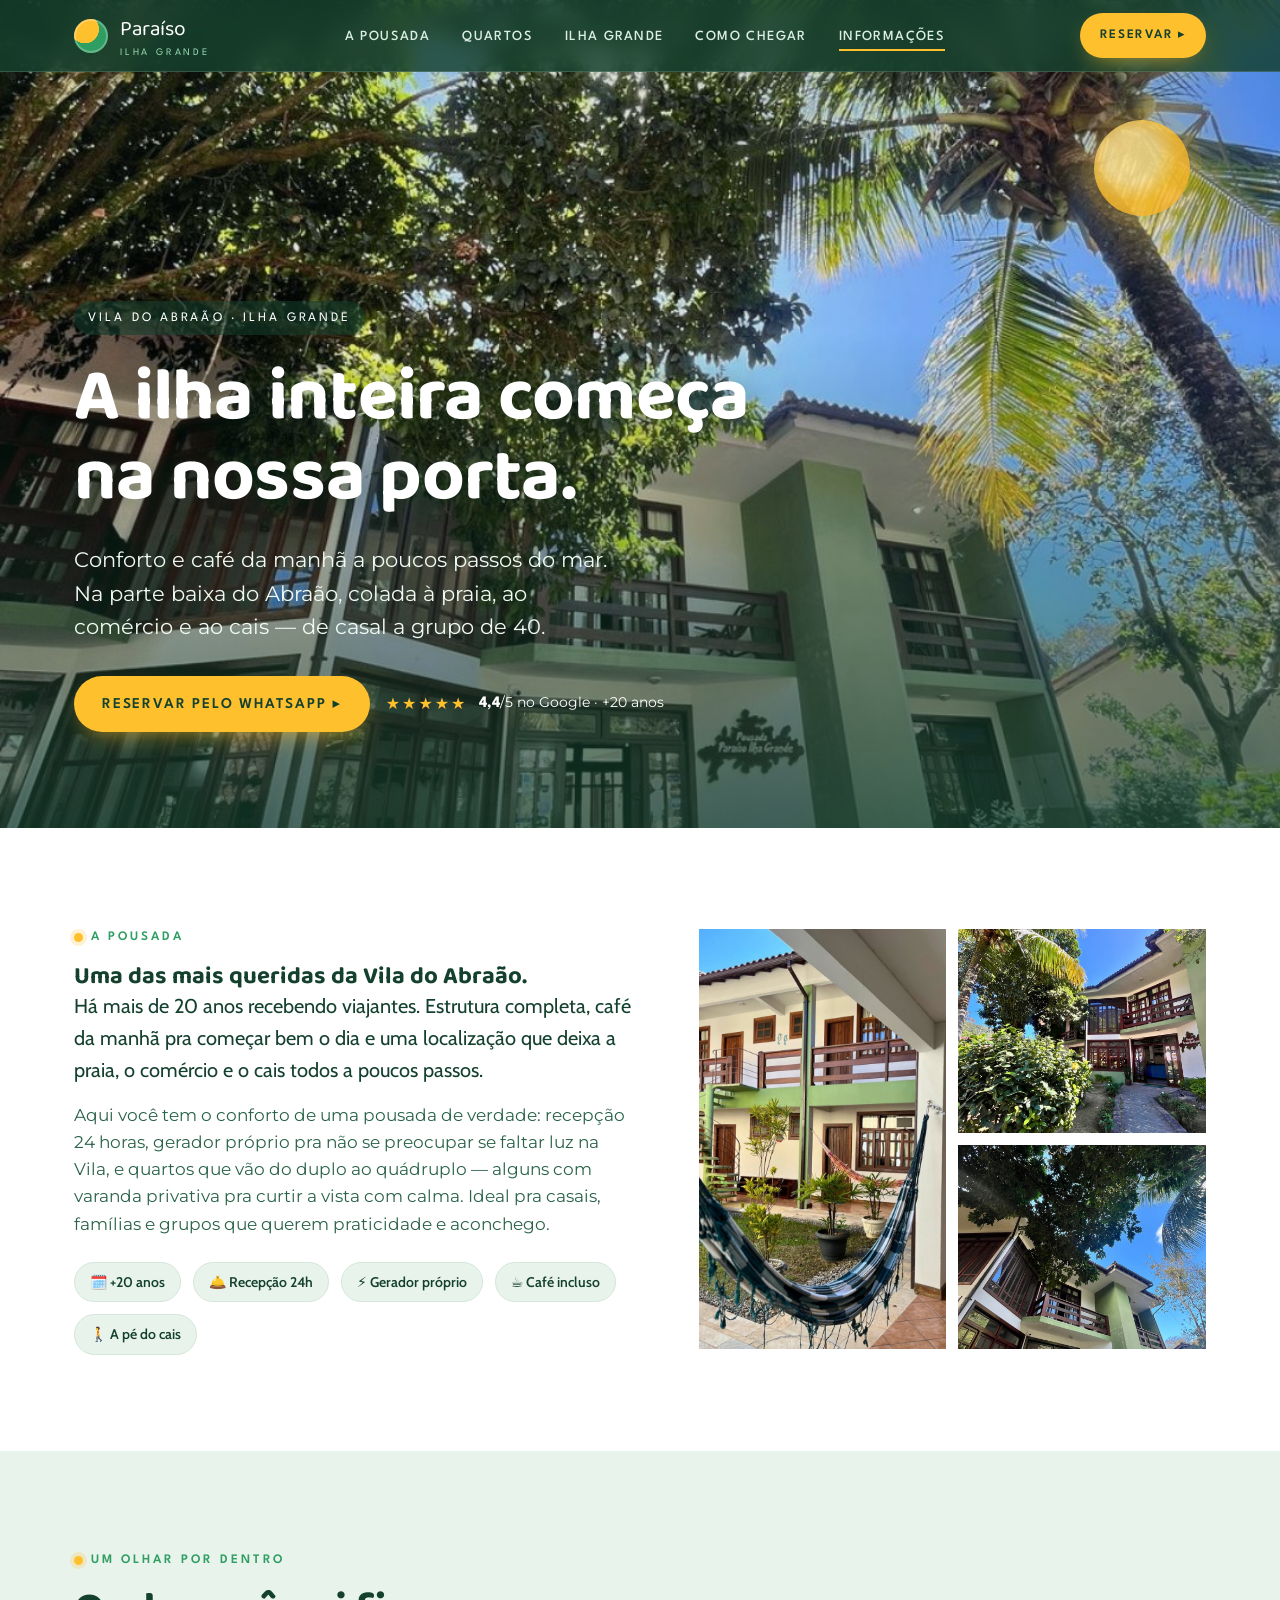
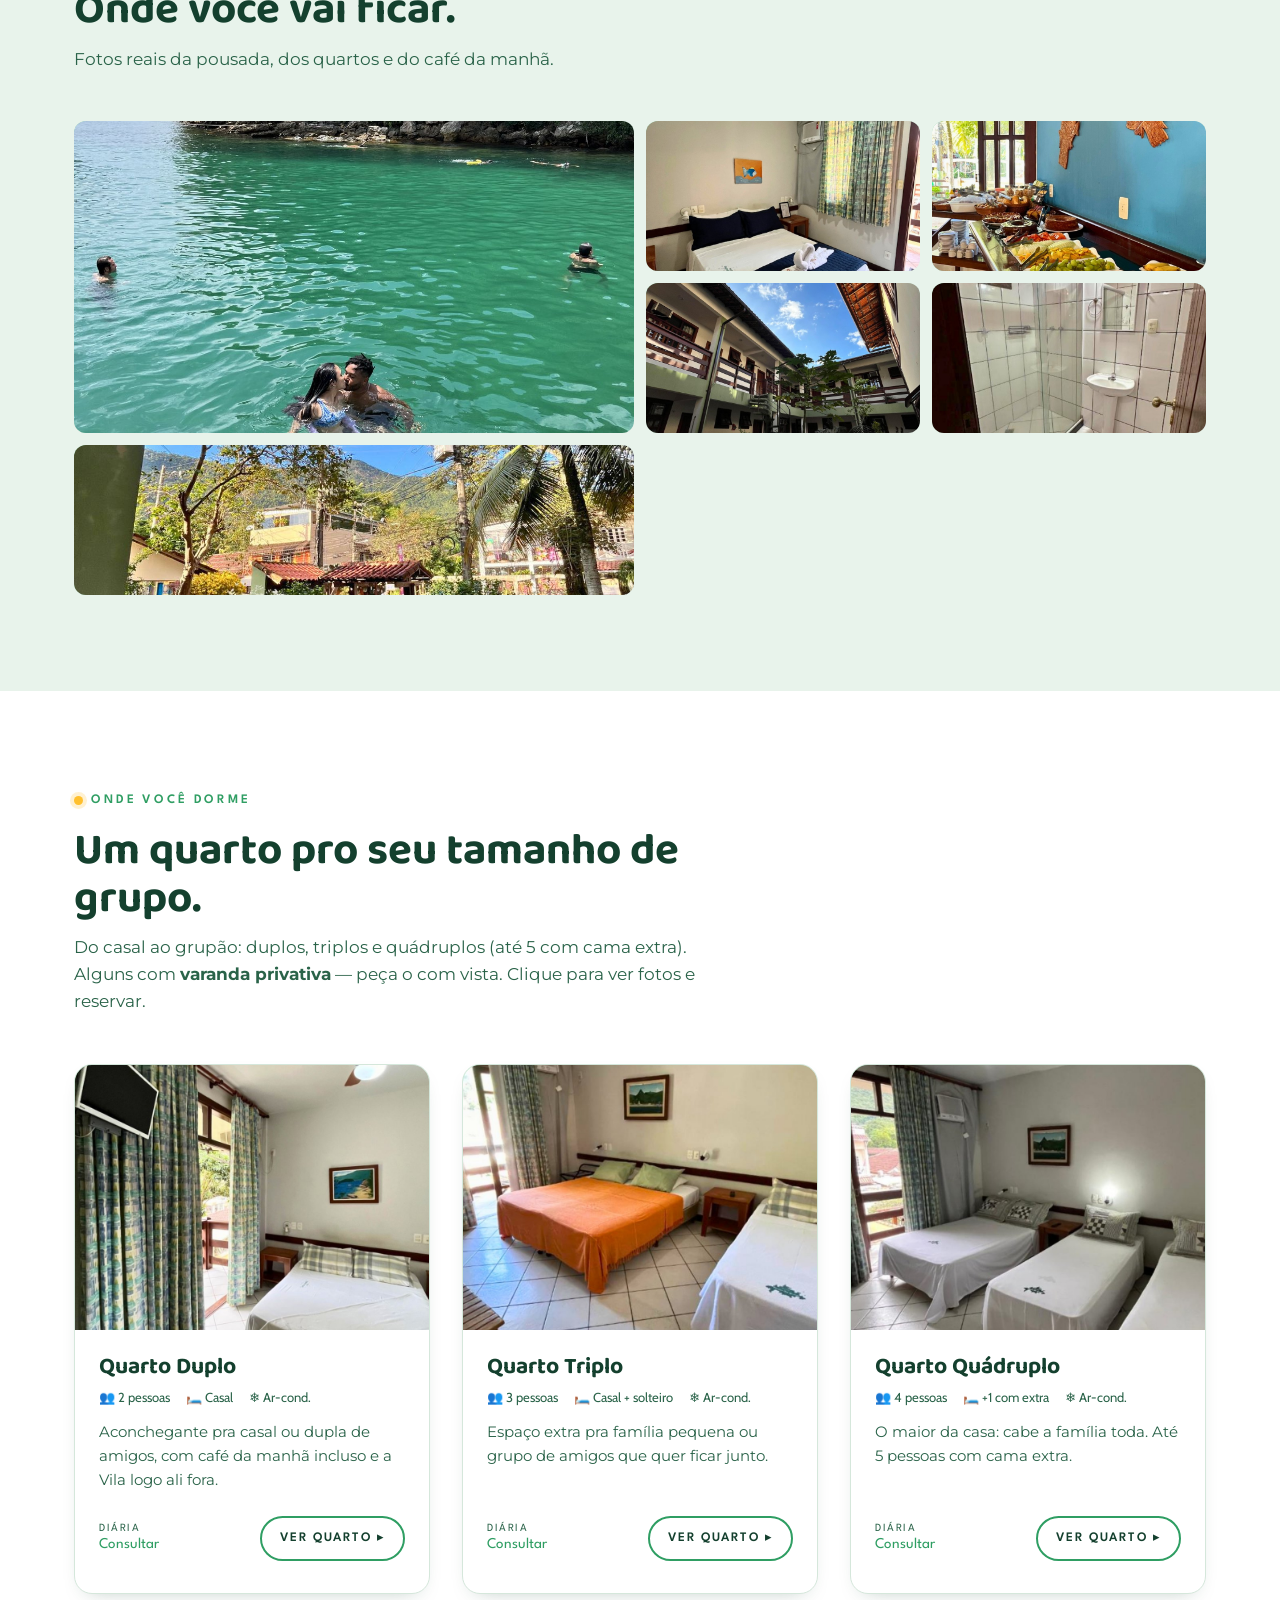
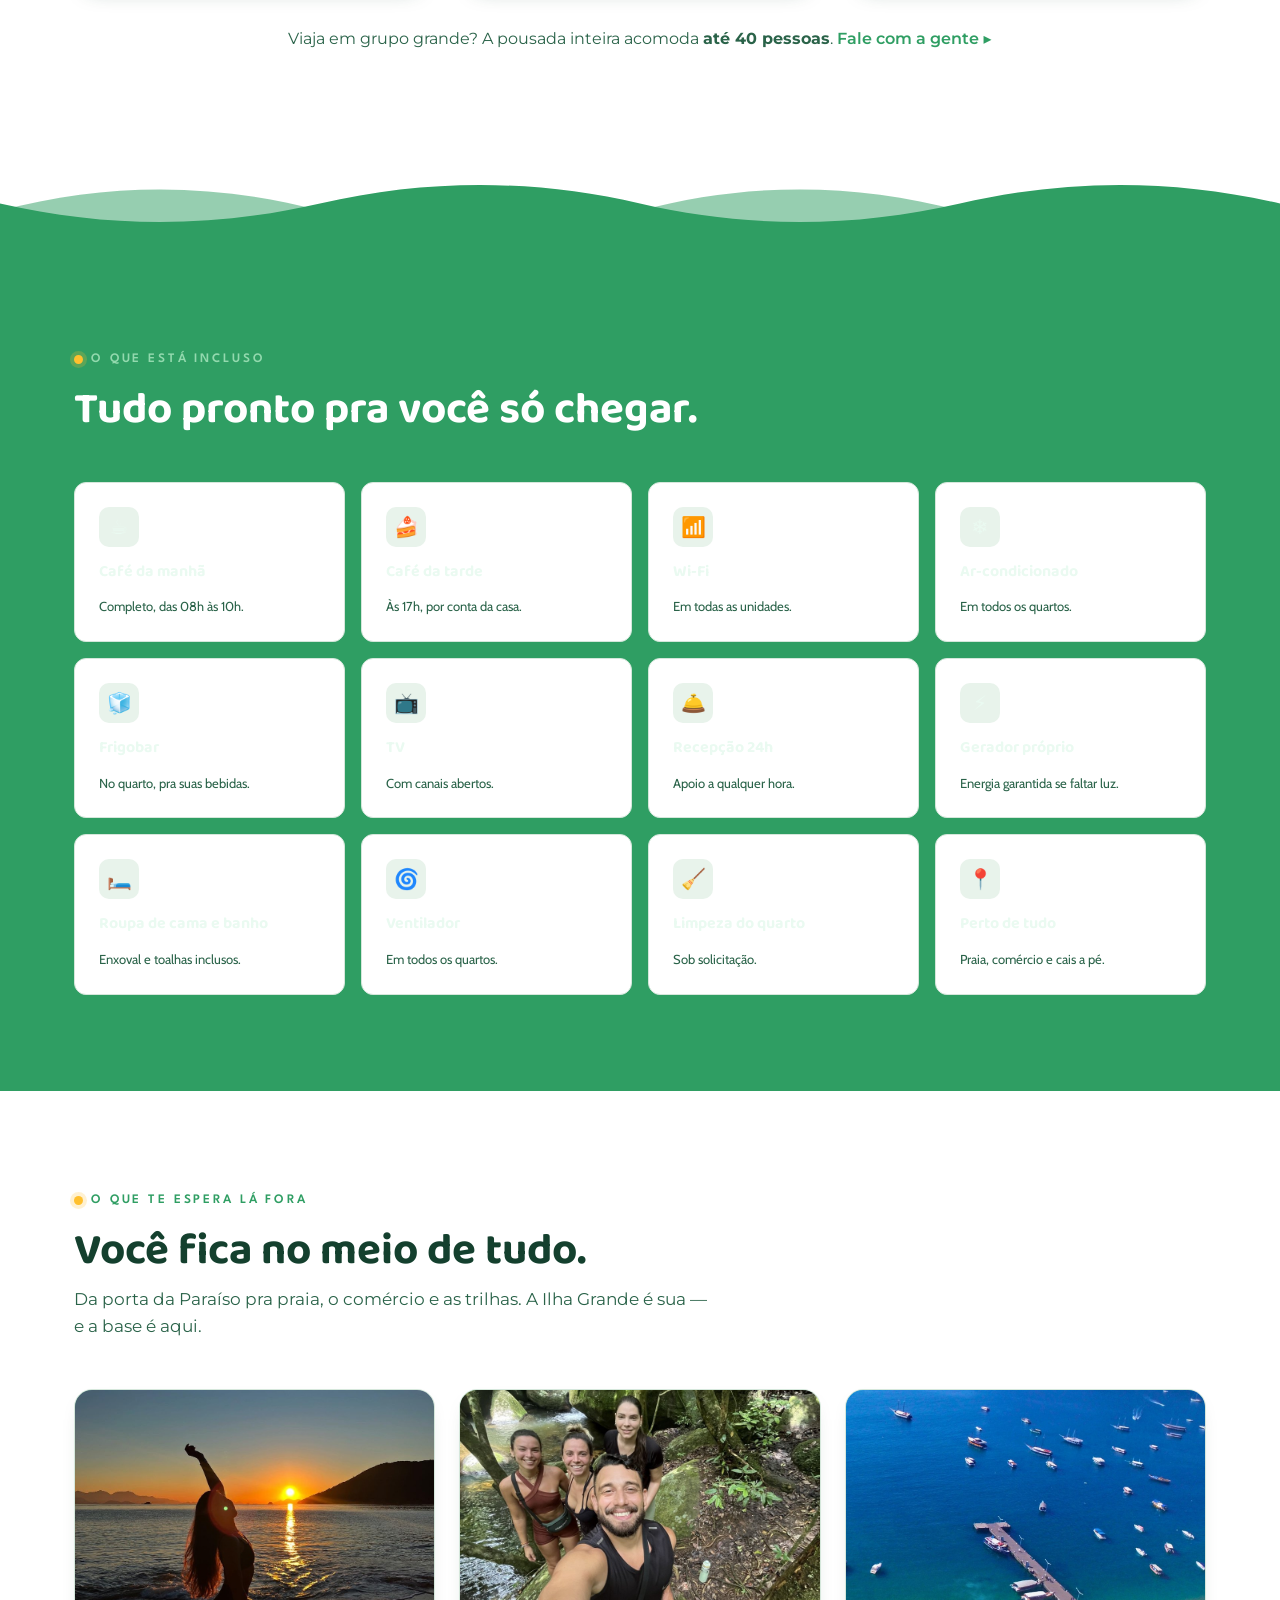
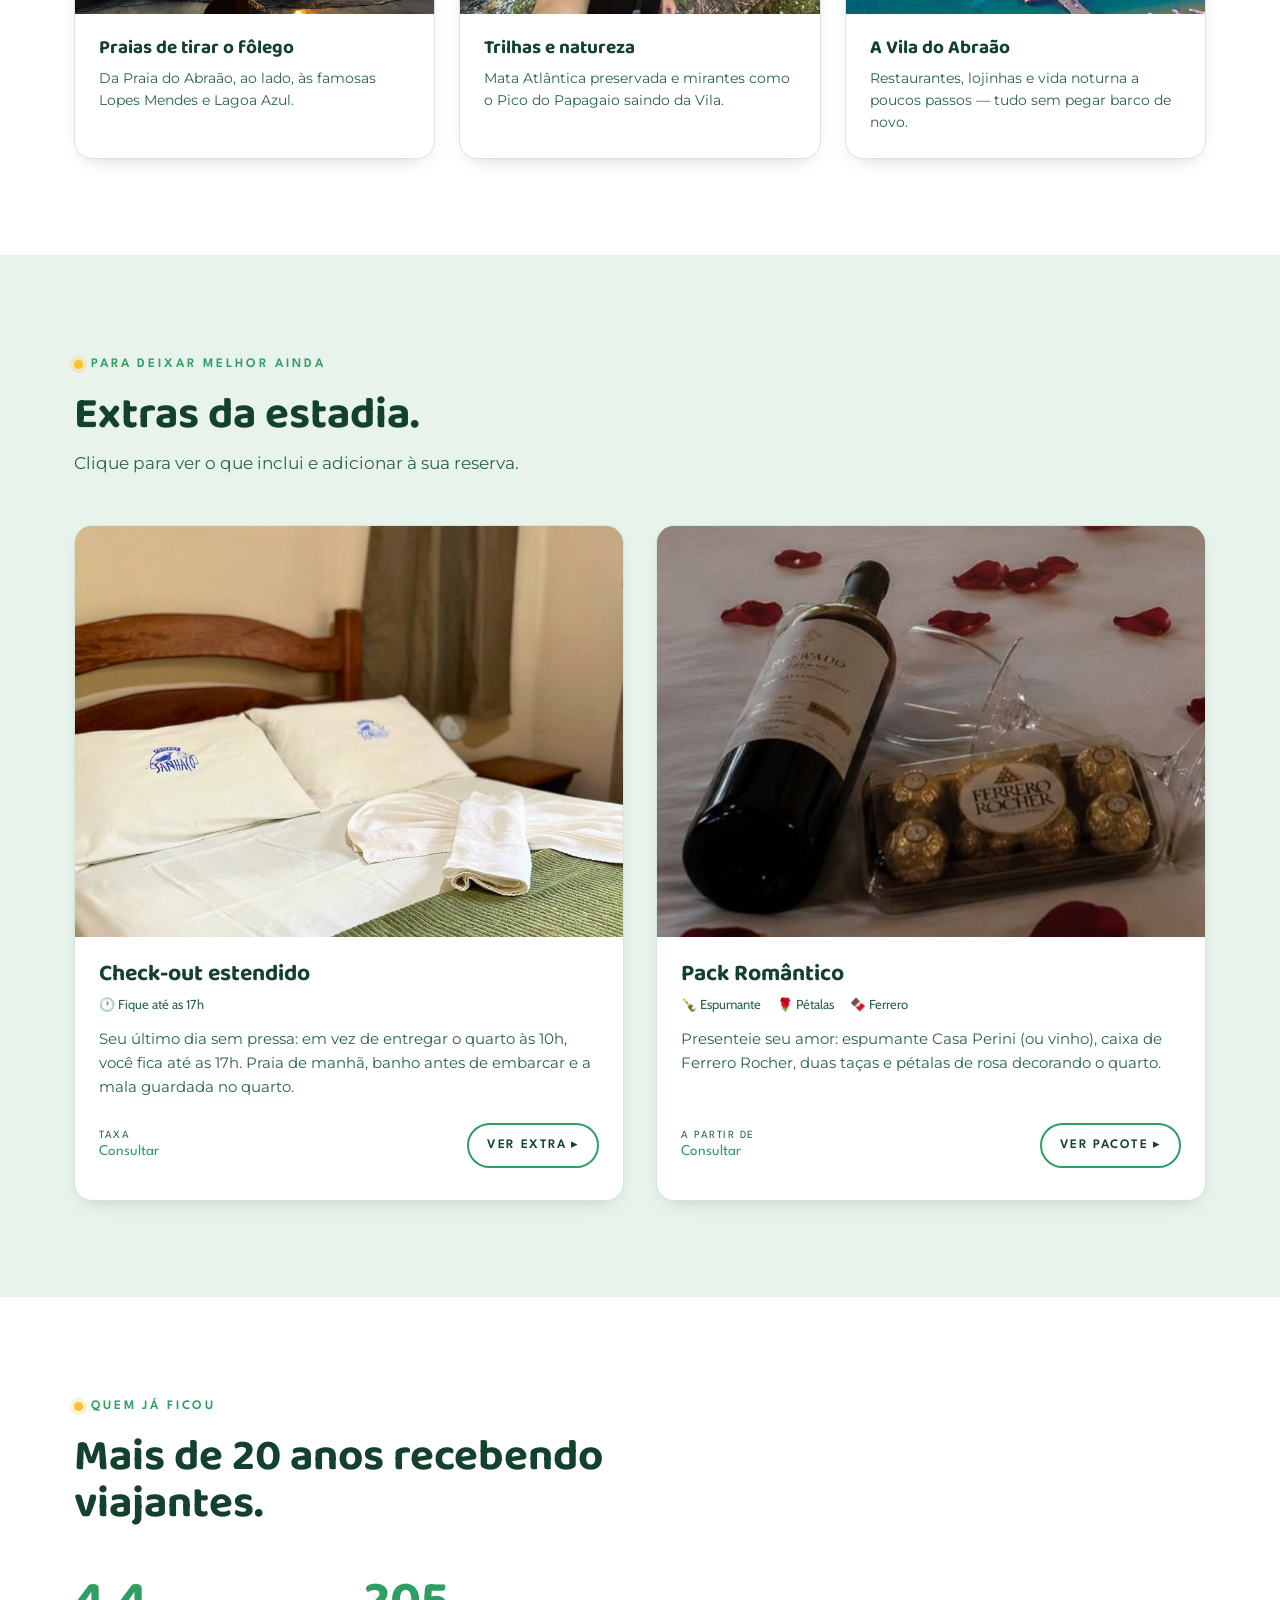
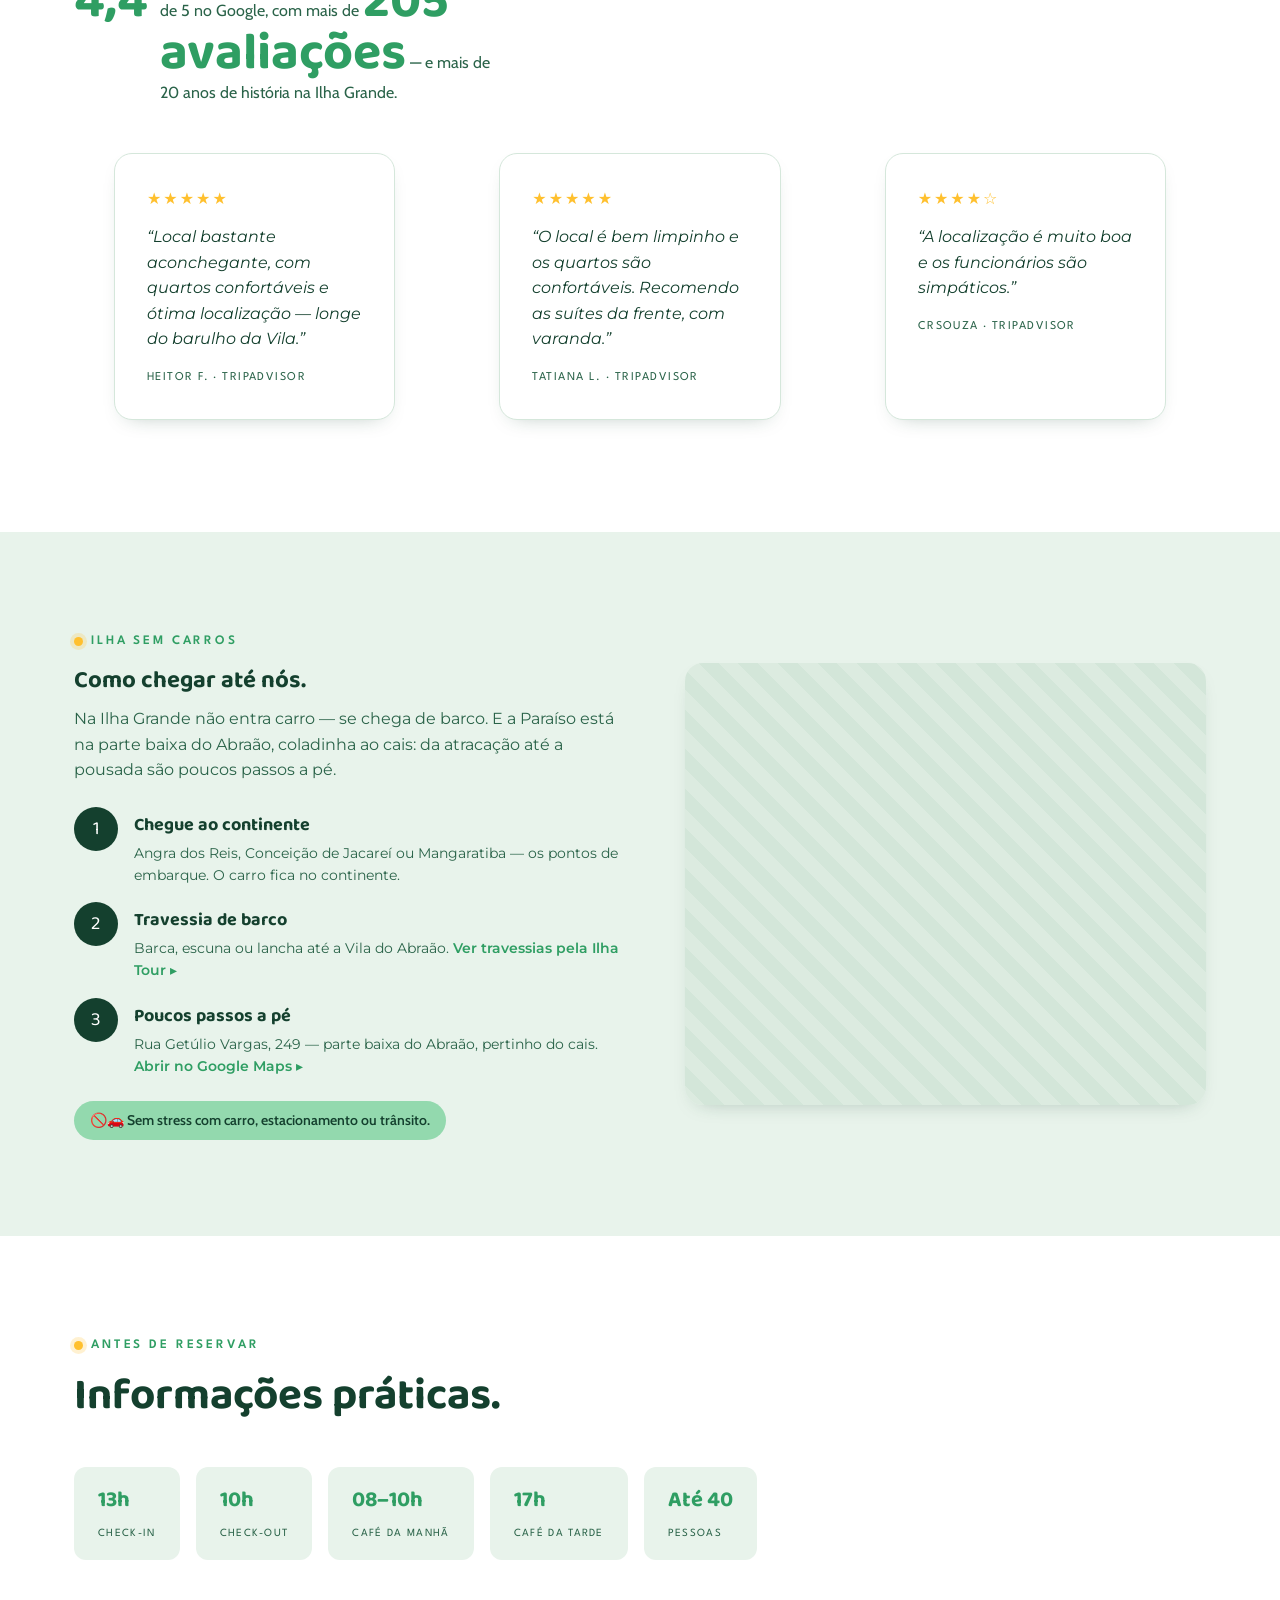
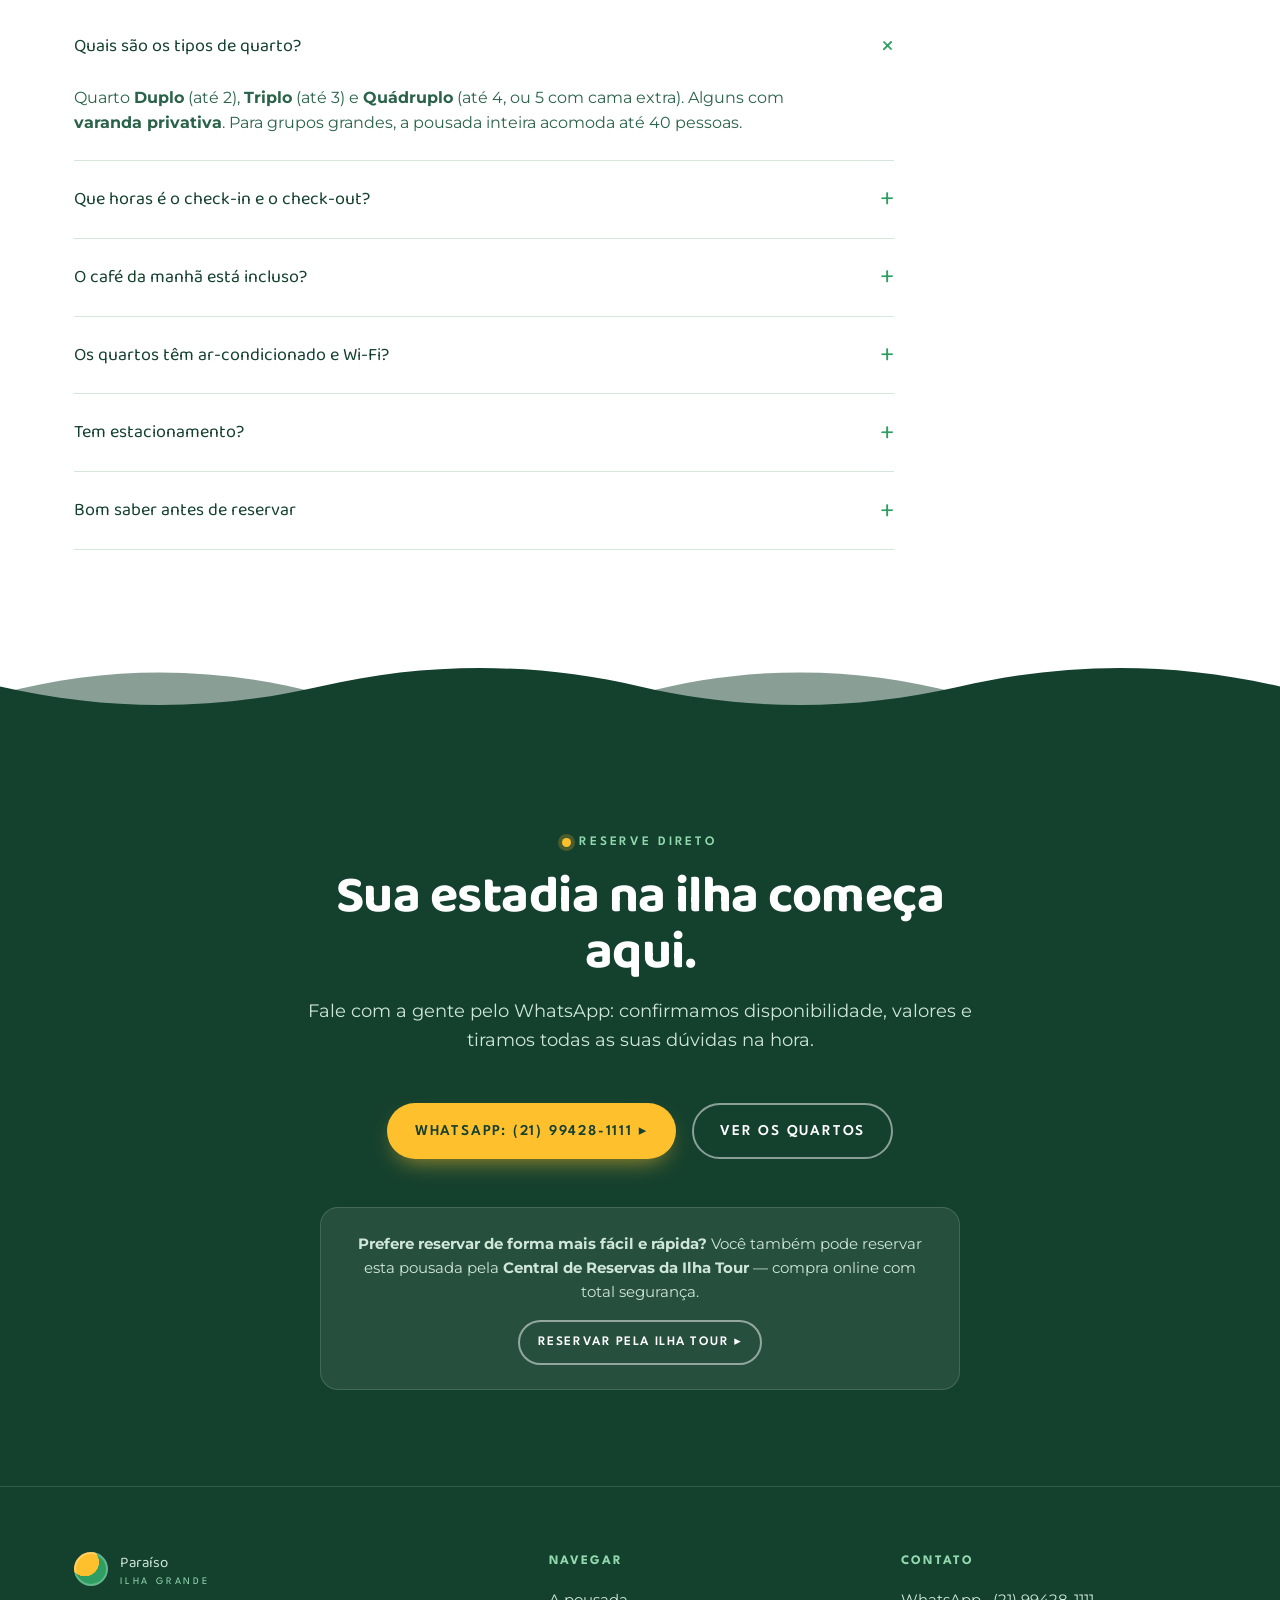
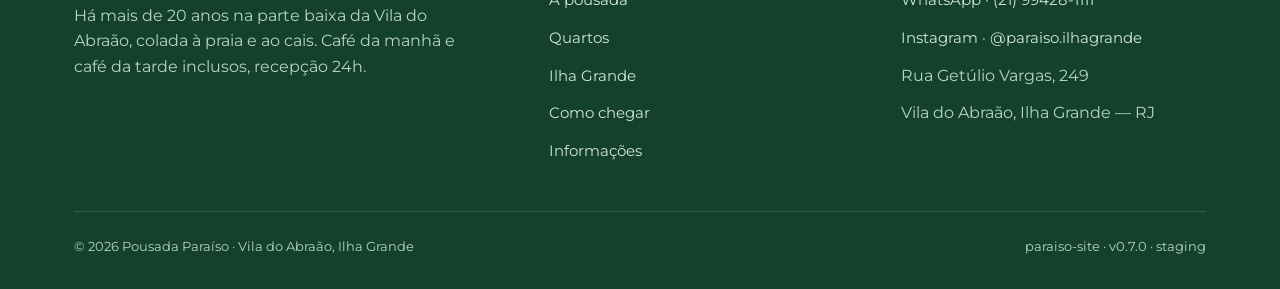
==== commit fdfd7ba9: "v0.7.0 — separacao harmonica estilo Ilha Tour: revezamento de cores + onda-assinatura - Removidas as" ====
--- a/index.html
+++ b/index.html
@@ -138,7 +138,6 @@
     </div>
   </section>
 
-  <div class="wave" style="--below:#E8F3EB;background:#fff"><svg viewBox="0 0 1200 46" preserveAspectRatio="none"><path d="M0,46 L0,22 C220,44 420,6 620,22 C820,38 1010,8 1200,24 L1200,46 Z"/></svg></div>
 
   <!-- GALERIA -->
   <section class="section bg-brisa" id="galeria">
@@ -159,7 +158,6 @@
     </div>
   </section>
 
-  <div class="wave" style="--below:#fff;background:#E8F3EB"><svg viewBox="0 0 1200 46" preserveAspectRatio="none"><path d="M0,46 L0,22 C220,44 420,6 620,22 C820,38 1010,8 1200,24 L1200,46 Z"/></svg></div>
 
   <!-- QUARTOS -->
   <section class="section" id="quartos">
@@ -202,10 +200,17 @@
     </div>
   </section>
 
-  <div class="wave" style="--below:#E8F3EB;background:#fff"><svg viewBox="0 0 1200 46" preserveAspectRatio="none"><path d="M0,46 L0,22 C220,44 420,6 620,22 C820,38 1010,8 1200,24 L1200,46 Z"/></svg></div>
+
+  <!-- onda → faixa Comodidades -->
+  <div class="onda" aria-hidden="true" style="background:#fff">
+    <svg viewBox="0 0 1440 100" preserveAspectRatio="none" xmlns="http://www.w3.org/2000/svg">
+      <path class="l2" fill="#2F9E63" d="M0,54 C120,22 240,22 360,54 C480,86 600,86 720,54 C840,22 960,22 1080,54 C1200,86 1320,86 1440,54 C1560,22 1680,22 1800,54 C1920,86 2040,86 2160,54 C2280,22 2400,22 2520,54 C2640,86 2760,86 2880,54 L2880,100 L0,100 Z"/>
+      <path class="l1" fill="#2F9E63" d="M0,46 C120,74 240,74 360,46 C480,18 600,18 720,46 C840,74 960,74 1080,46 C1200,18 1320,18 1440,46 C1560,74 1680,74 1800,46 C1920,18 2040,18 2160,46 C2280,74 2400,74 2520,46 C2640,18 2760,18 2880,46 L2880,100 L0,100 Z"/>
+    </svg>
+  </div>
 
   <!-- COMODIDADES -->
-  <section class="section bg-brisa" id="comodidades">
+  <section class="section bg-tropical on-dark" id="comodidades">
     <div class="wrap">
       <div class="section-head"><span class="eyebrow">O que está incluso</span><h2>Tudo pronto pra você só chegar.</h2></div>
       <div class="amen">
@@ -225,7 +230,6 @@
     </div>
   </section>
 
-  <div class="wave" style="--below:#fff;background:#E8F3EB"><svg viewBox="0 0 1200 46" preserveAspectRatio="none"><path d="M0,46 L0,22 C220,44 420,6 620,22 C820,38 1010,8 1200,24 L1200,46 Z"/></svg></div>
 
   <!-- ILHA GRANDE -->
   <section class="section" id="ilha">
@@ -243,7 +247,6 @@
     </div>
   </section>
 
-  <div class="wave" style="--below:#E8F3EB;background:#fff"><svg viewBox="0 0 1200 46" preserveAspectRatio="none"><path d="M0,46 L0,22 C220,44 420,6 620,22 C820,38 1010,8 1200,24 L1200,46 Z"/></svg></div>
 
   <!-- EXTRAS -->
   <section class="section bg-brisa" id="pacotes">
@@ -272,7 +275,6 @@
     </div>
   </section>
 
-  <div class="wave" style="--below:#fff;background:#E8F3EB"><svg viewBox="0 0 1200 46" preserveAspectRatio="none"><path d="M0,46 L0,22 C220,44 420,6 620,22 C820,38 1010,8 1200,24 L1200,46 Z"/></svg></div>
 
   <!-- AVALIAÇÕES -->
   <section class="section" id="avaliacoes">
@@ -290,7 +292,6 @@
     </div>
   </section>
 
-  <div class="wave" style="--below:#E8F3EB;background:#fff"><svg viewBox="0 0 1200 46" preserveAspectRatio="none"><path d="M0,46 L0,22 C220,44 420,6 620,22 C820,38 1010,8 1200,24 L1200,46 Z"/></svg></div>
 
   <!-- COMO CHEGAR -->
   <section class="section bg-brisa" id="chegar">
@@ -312,7 +313,6 @@
     </div>
   </section>
 
-  <div class="wave" style="--below:#fff;background:#E8F3EB"><svg viewBox="0 0 1200 46" preserveAspectRatio="none"><path d="M0,46 L0,22 C220,44 420,6 620,22 C820,38 1010,8 1200,24 L1200,46 Z"/></svg></div>
 
   <!-- INFORMAÇÕES / FAQ -->
   <section class="section" id="info">
@@ -336,7 +336,14 @@
     </div>
   </section>
 
-  <div class="wave" style="--below:#14402E;background:#fff"><svg viewBox="0 0 1200 46" preserveAspectRatio="none"><path d="M0,46 L0,22 C220,44 420,6 620,22 C820,38 1010,8 1200,24 L1200,46 Z"/></svg></div>
+
+  <!-- onda → faixa Reservar -->
+  <div class="onda" aria-hidden="true" style="background:#fff">
+    <svg viewBox="0 0 1440 100" preserveAspectRatio="none" xmlns="http://www.w3.org/2000/svg">
+      <path class="l2" fill="#14402E" d="M0,54 C120,22 240,22 360,54 C480,86 600,86 720,54 C840,22 960,22 1080,54 C1200,86 1320,86 1440,54 C1560,22 1680,22 1800,54 C1920,86 2040,86 2160,54 C2280,22 2400,22 2520,54 C2640,86 2760,86 2880,54 L2880,100 L0,100 Z"/>
+      <path class="l1" fill="#14402E" d="M0,46 C120,74 240,74 360,46 C480,18 600,18 720,46 C840,74 960,74 1080,46 C1200,18 1320,18 1440,46 C1560,74 1680,74 1800,46 C1920,18 2040,18 2160,46 C2280,74 2400,74 2520,46 C2640,18 2760,18 2880,46 L2880,100 L0,100 Z"/>
+    </svg>
+  </div>
 
   <!-- RESERVAR -->
   <section class="section bg-palmeira book on-dark" id="reservar">
@@ -386,7 +393,7 @@
     </div>
     <div class="foot__bottom">
       <span>© 2026 Pousada Paraíso · Vila do Abraão, Ilha Grande</span>
-      <span>paraiso-site · v0.6.0 · staging</span>
+      <span>paraiso-site · v0.7.0 · staging</span>
     </div>
   </div>
 </footer>
--- a/assets/styles.css
+++ b/assets/styles.css
@@ -392,11 +392,17 @@
   .faq summary { padding: var(--s4) 0; font-size: 16.5px; }
 }
 
-/* ---------- Ondas entre seções (padrão do grupo, paleta Paraíso) ---------- */
-.wave { line-height: 0; margin-top: -1px; margin-bottom: -1px; position: relative; z-index: 1; }
-.wave svg { display: block; width: 100%; height: 46px; }
-.wave path { fill: var(--below, #fff); }
-@media (max-width: 720px) { .wave svg { height: 28px; } }
+/* ---------- Onda-assinatura (2 camadas, fluindo) — padrão "ilha-onda" na paleta Paraíso ---------- */
+.onda { line-height: 0; margin-bottom: -1px; overflow: hidden; position: relative; z-index: 1; }
+.onda svg { display: block; width: 100%; height: clamp(52px, 7vw, 88px); }
+.onda .l1 { animation: ondaSwayA 9s ease-in-out infinite alternate; }
+.onda .l2 { opacity: .5; animation: ondaSwayB 12s ease-in-out infinite alternate; }
+@keyframes ondaSwayA { to { transform: translateX(-72px); } }
+@keyframes ondaSwayB { to { transform: translateX(64px); } }
+
+/* Faixa forte Verde Tropical (acento, texto claro) */
+.bg-tropical { background: var(--tropical); color: #eafaf1; }
+.bg-tropical h2, .bg-tropical h3, .bg-tropical .display { color: #fff; }
 
 /* ---------- Reservar direto: nota Ilha Tour ---------- */
 .booknote {
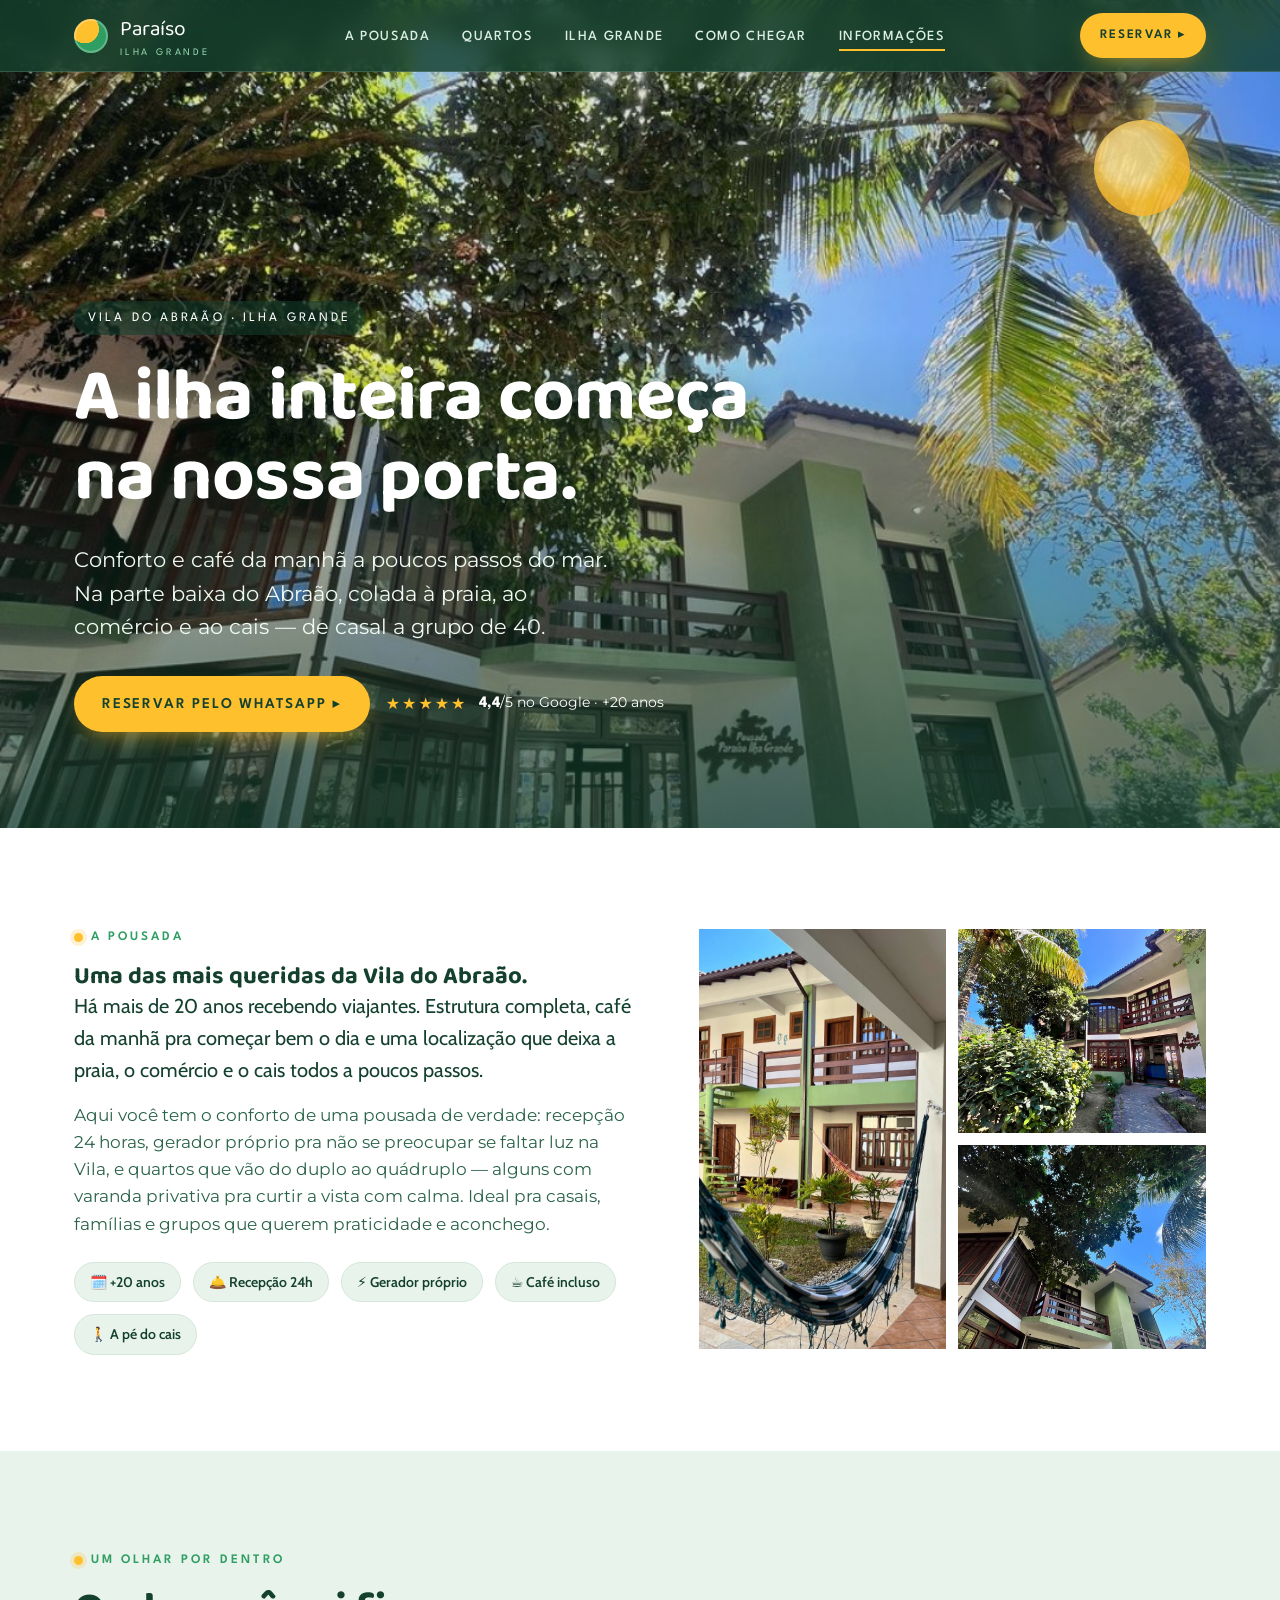
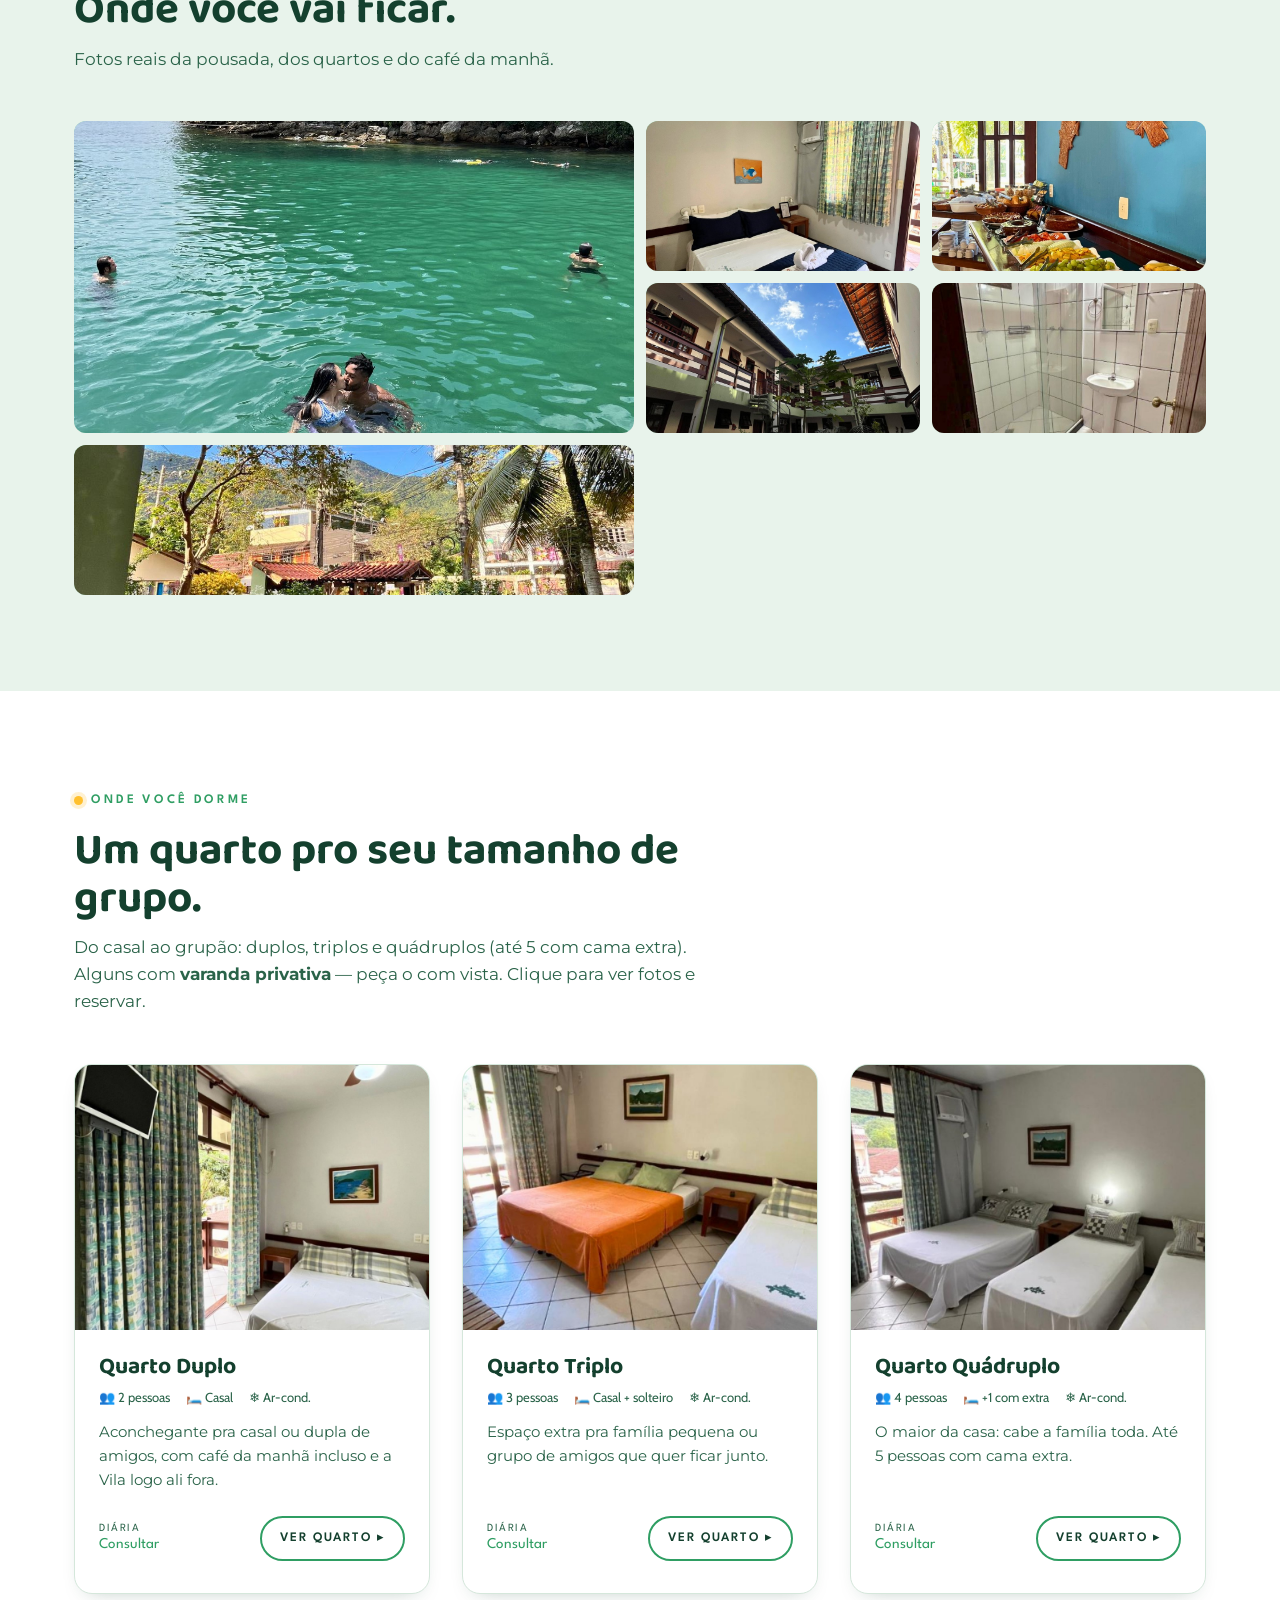
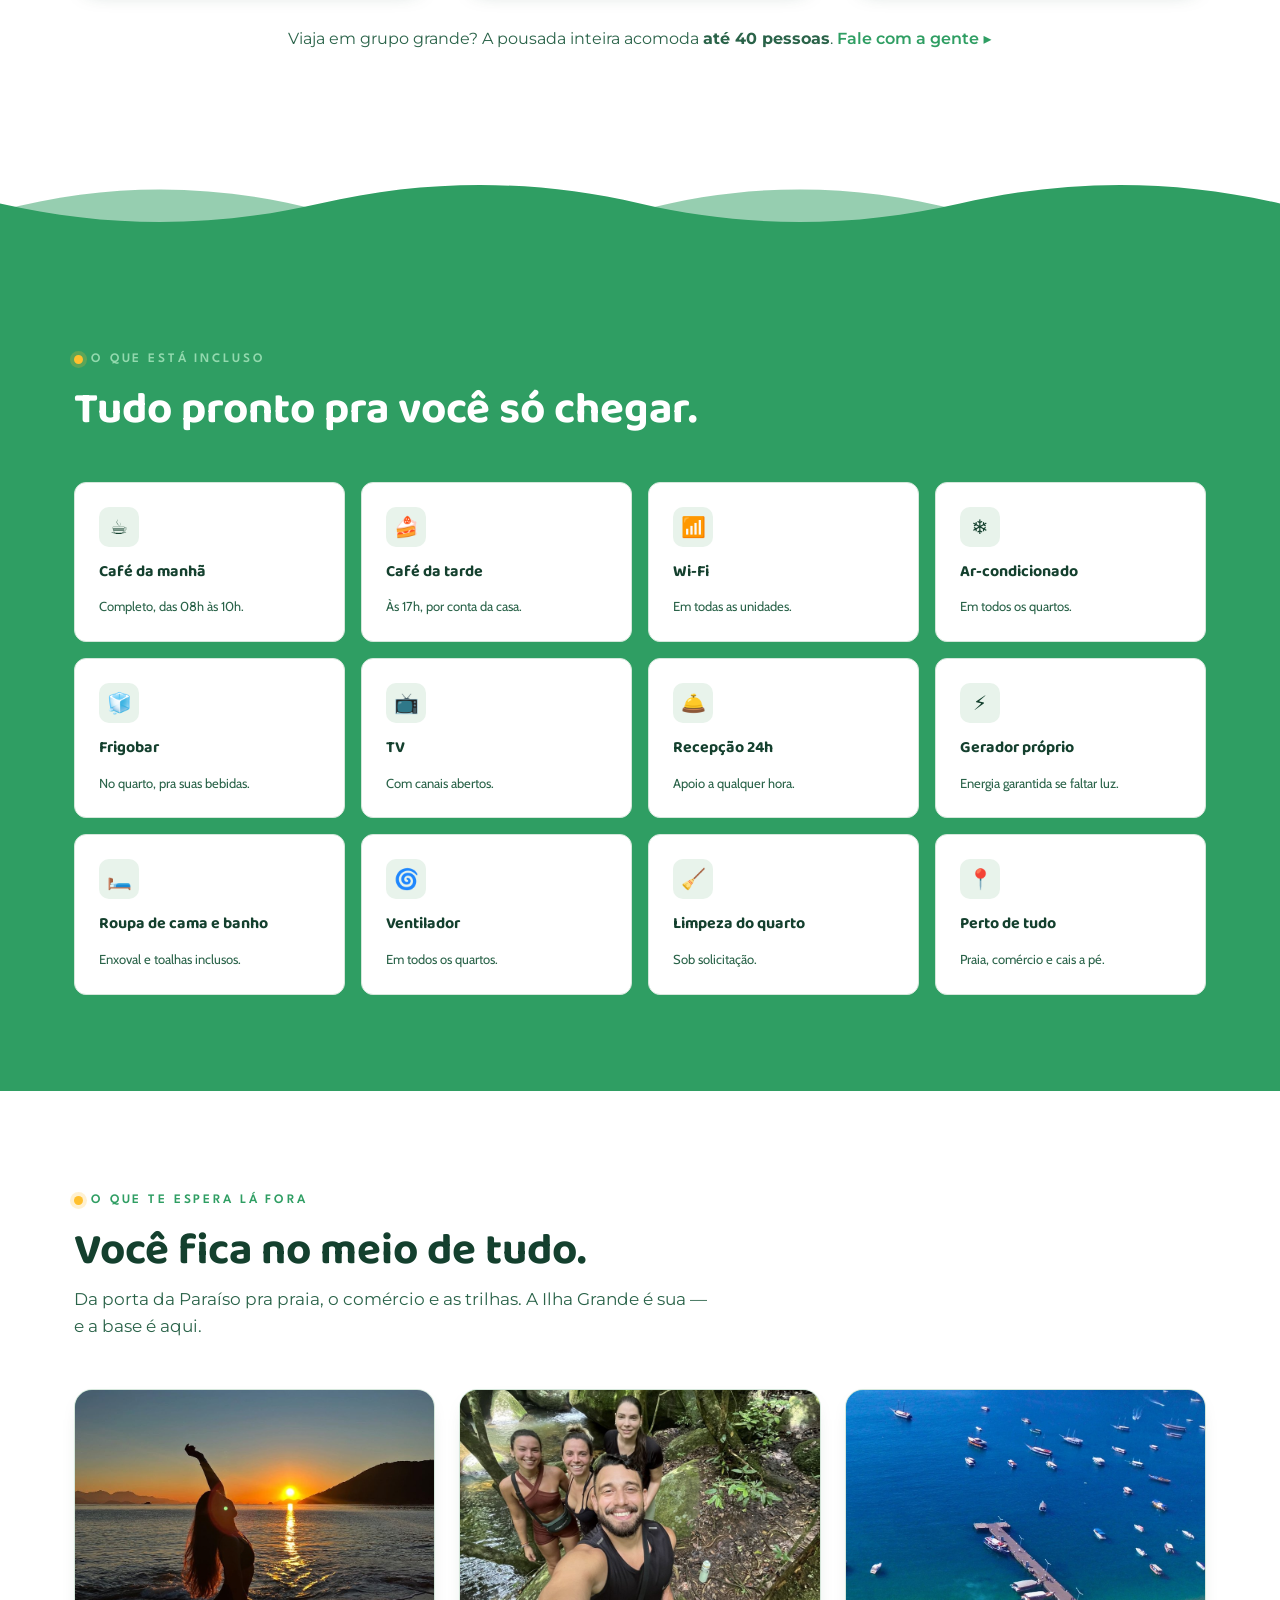
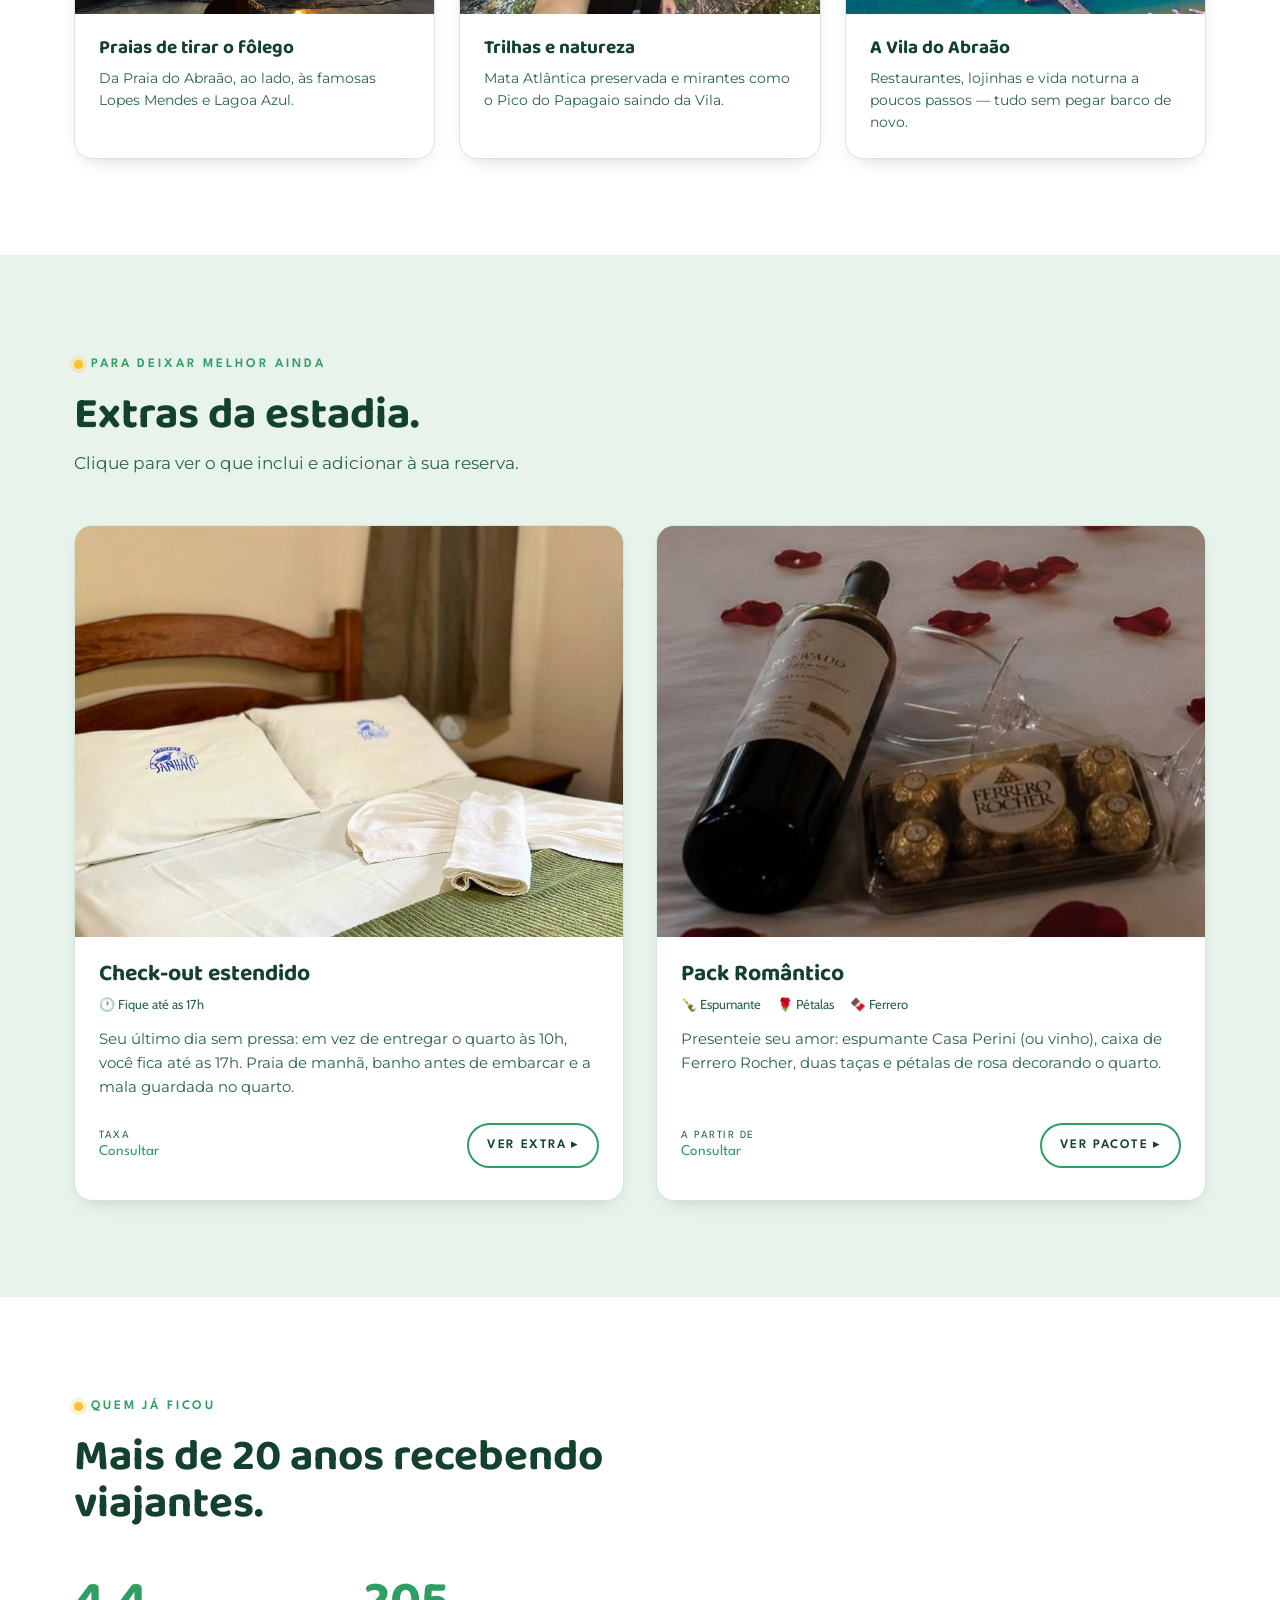
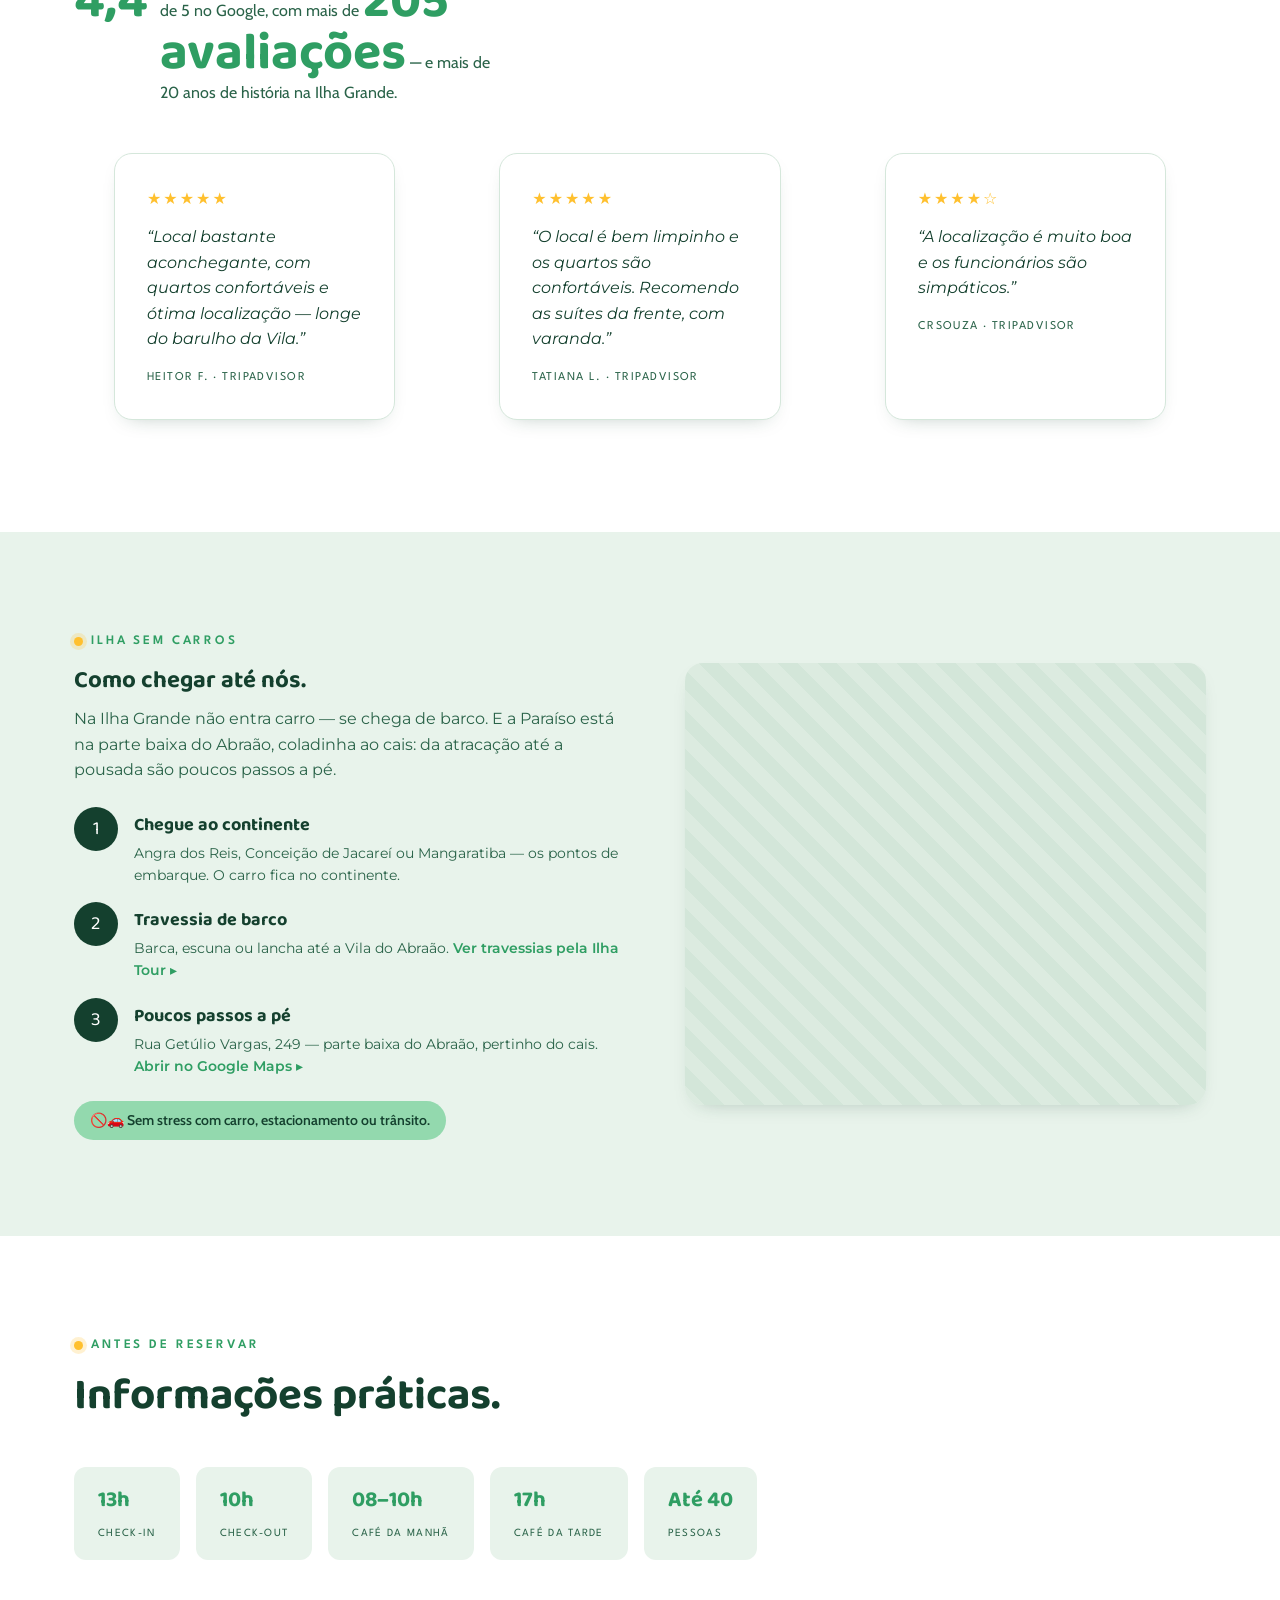
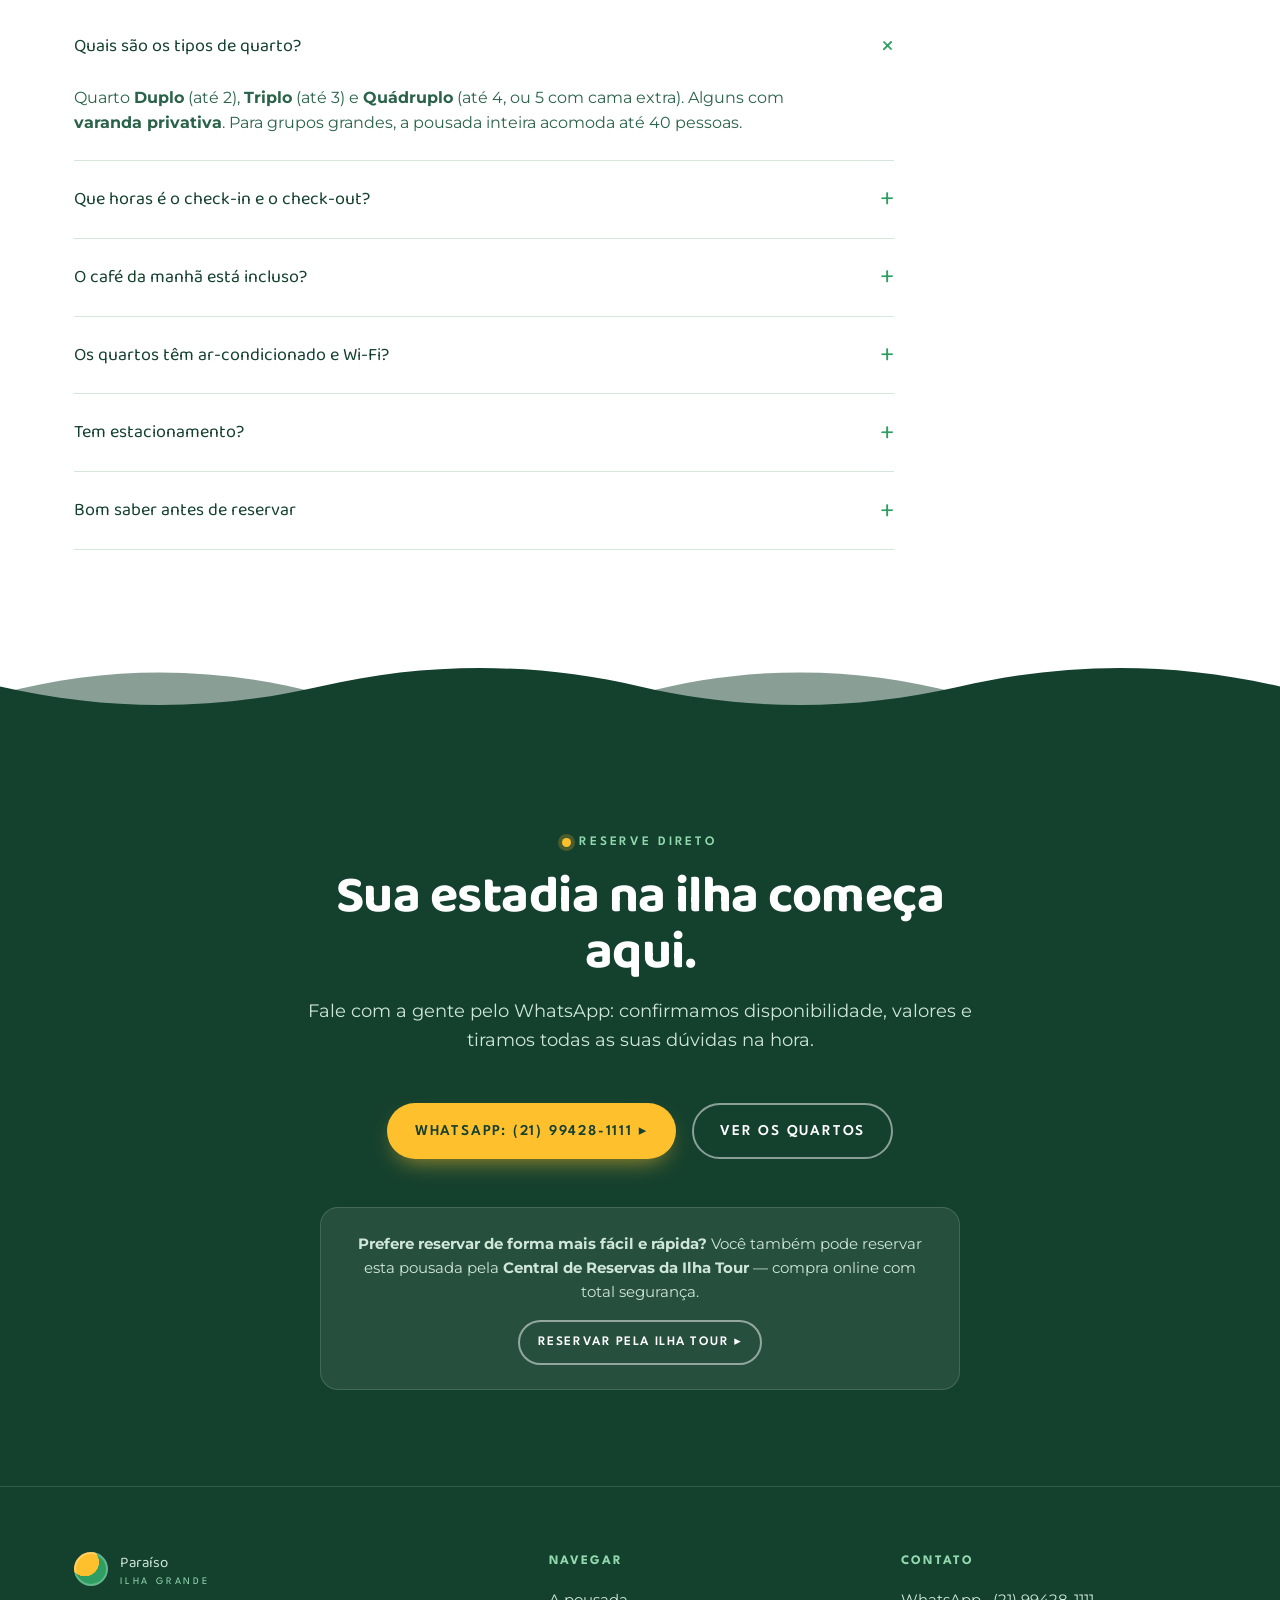
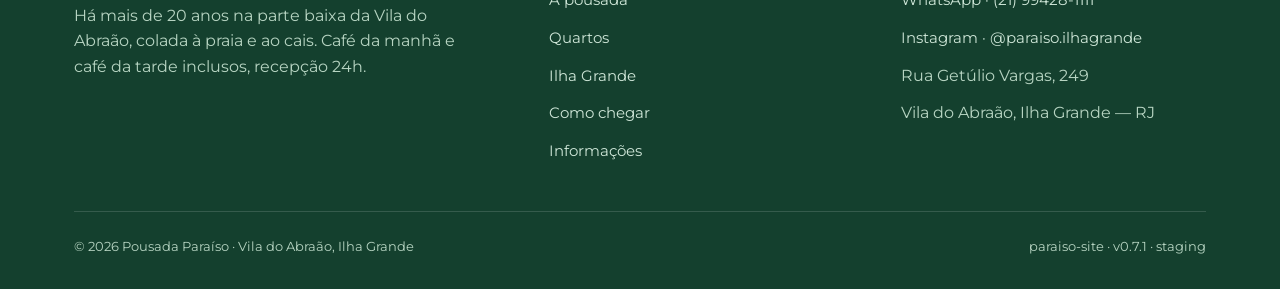
==== commit 5315cb46: "v0.7.1 — fix: titulos dos cards de comodidades escuros na faixa Tropical Co-Authored-By: Claude Opus" ====
--- a/index.html
+++ b/index.html
@@ -393,7 +393,7 @@
     </div>
     <div class="foot__bottom">
       <span>© 2026 Pousada Paraíso · Vila do Abraão, Ilha Grande</span>
-      <span>paraiso-site · v0.7.0 · staging</span>
+      <span>paraiso-site · v0.7.1 · staging</span>
     </div>
   </div>
 </footer>
--- a/assets/styles.css
+++ b/assets/styles.css
@@ -328,7 +328,7 @@
 
 /* ================= Comodidades ================= */
 .amen { display: grid; grid-template-columns: repeat(4, 1fr); gap: var(--s4); }
-.amen .a { background: #fff; border: 1px solid var(--linha); border-radius: var(--radius-sm); padding: var(--s5); display: flex; flex-direction: column; gap: var(--s3); }
+.amen .a { background: #fff; border: 1px solid var(--linha); border-radius: var(--radius-sm); padding: var(--s5); display: flex; flex-direction: column; gap: var(--s3); color: var(--palmeira); }
 .amen .a .ic { width: 40px; height: 40px; border-radius: 10px; background: var(--brisa); display: grid; place-items: center; font-size: 20px; }
 .amen .a b { font-family: var(--titulo); font-size: 16px; }
 .amen .a small { font-family: var(--util); font-size: 13px; color: var(--palmeira-70); }
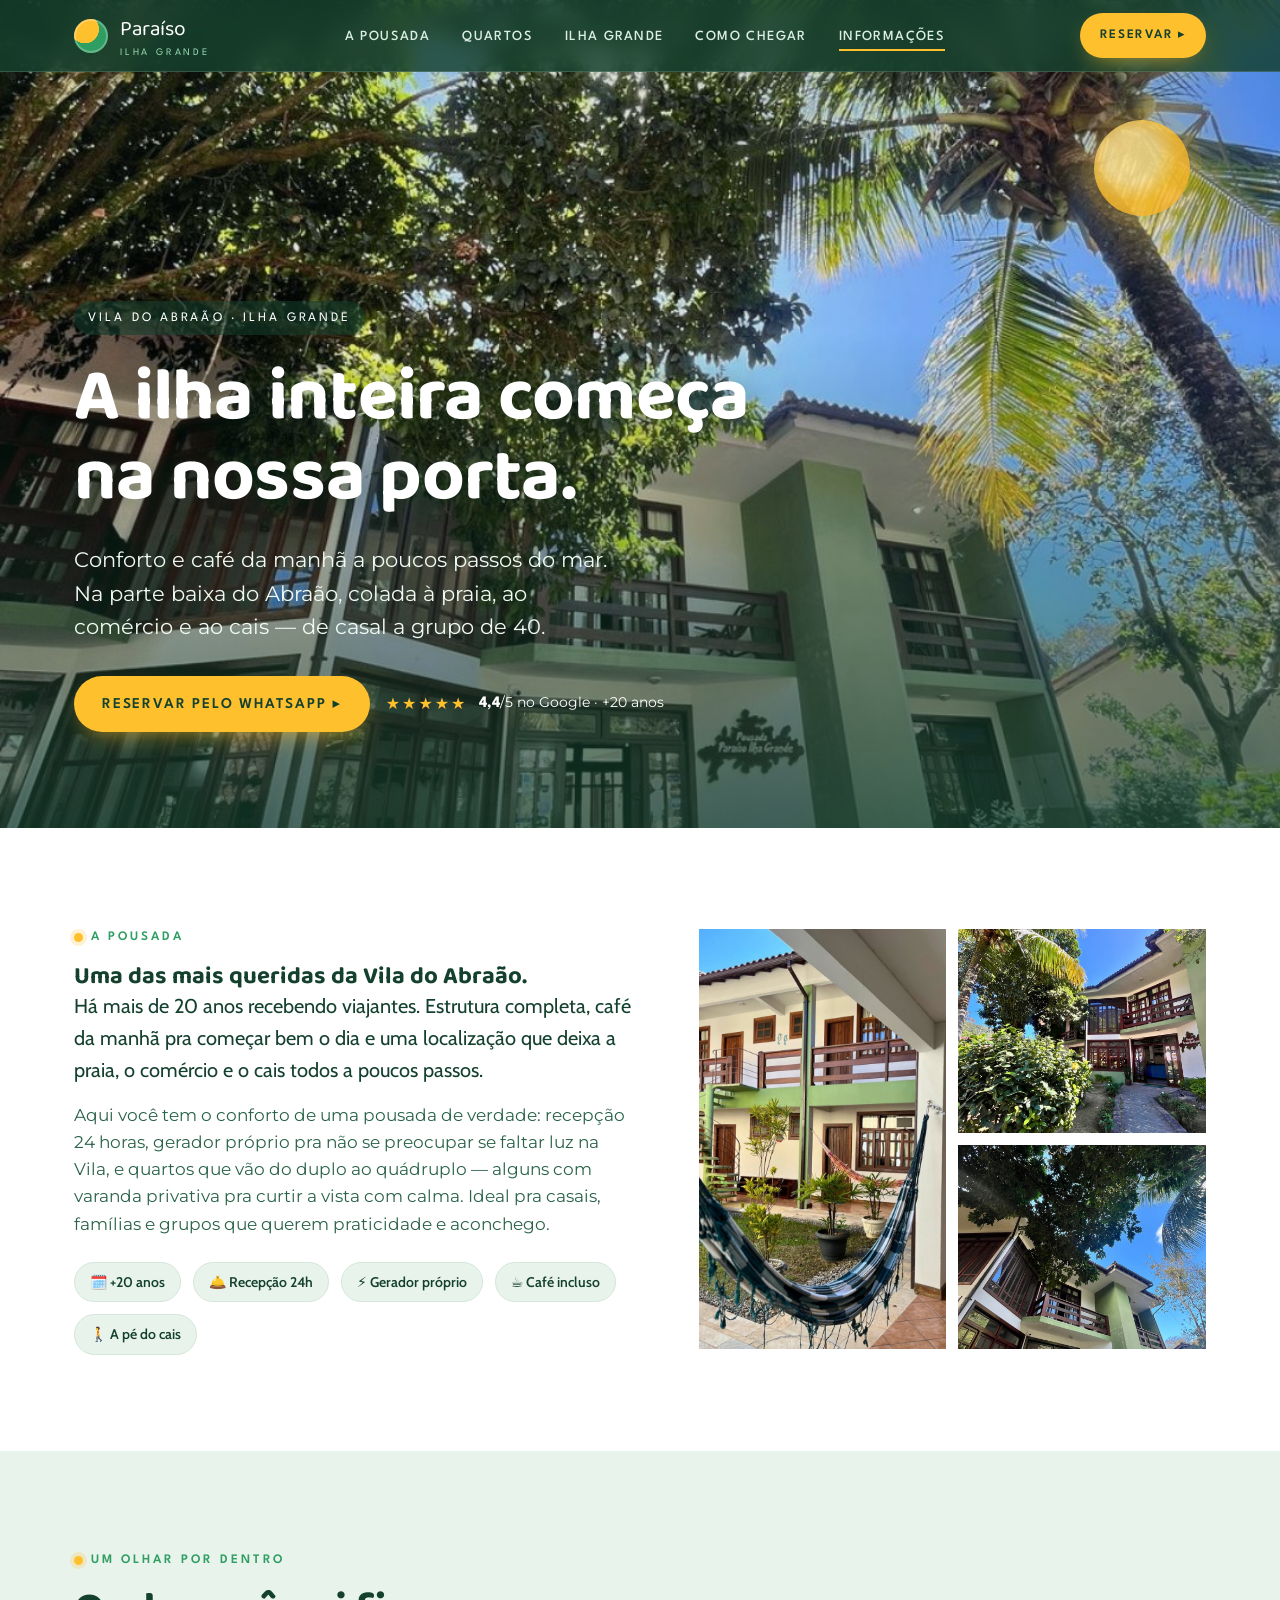
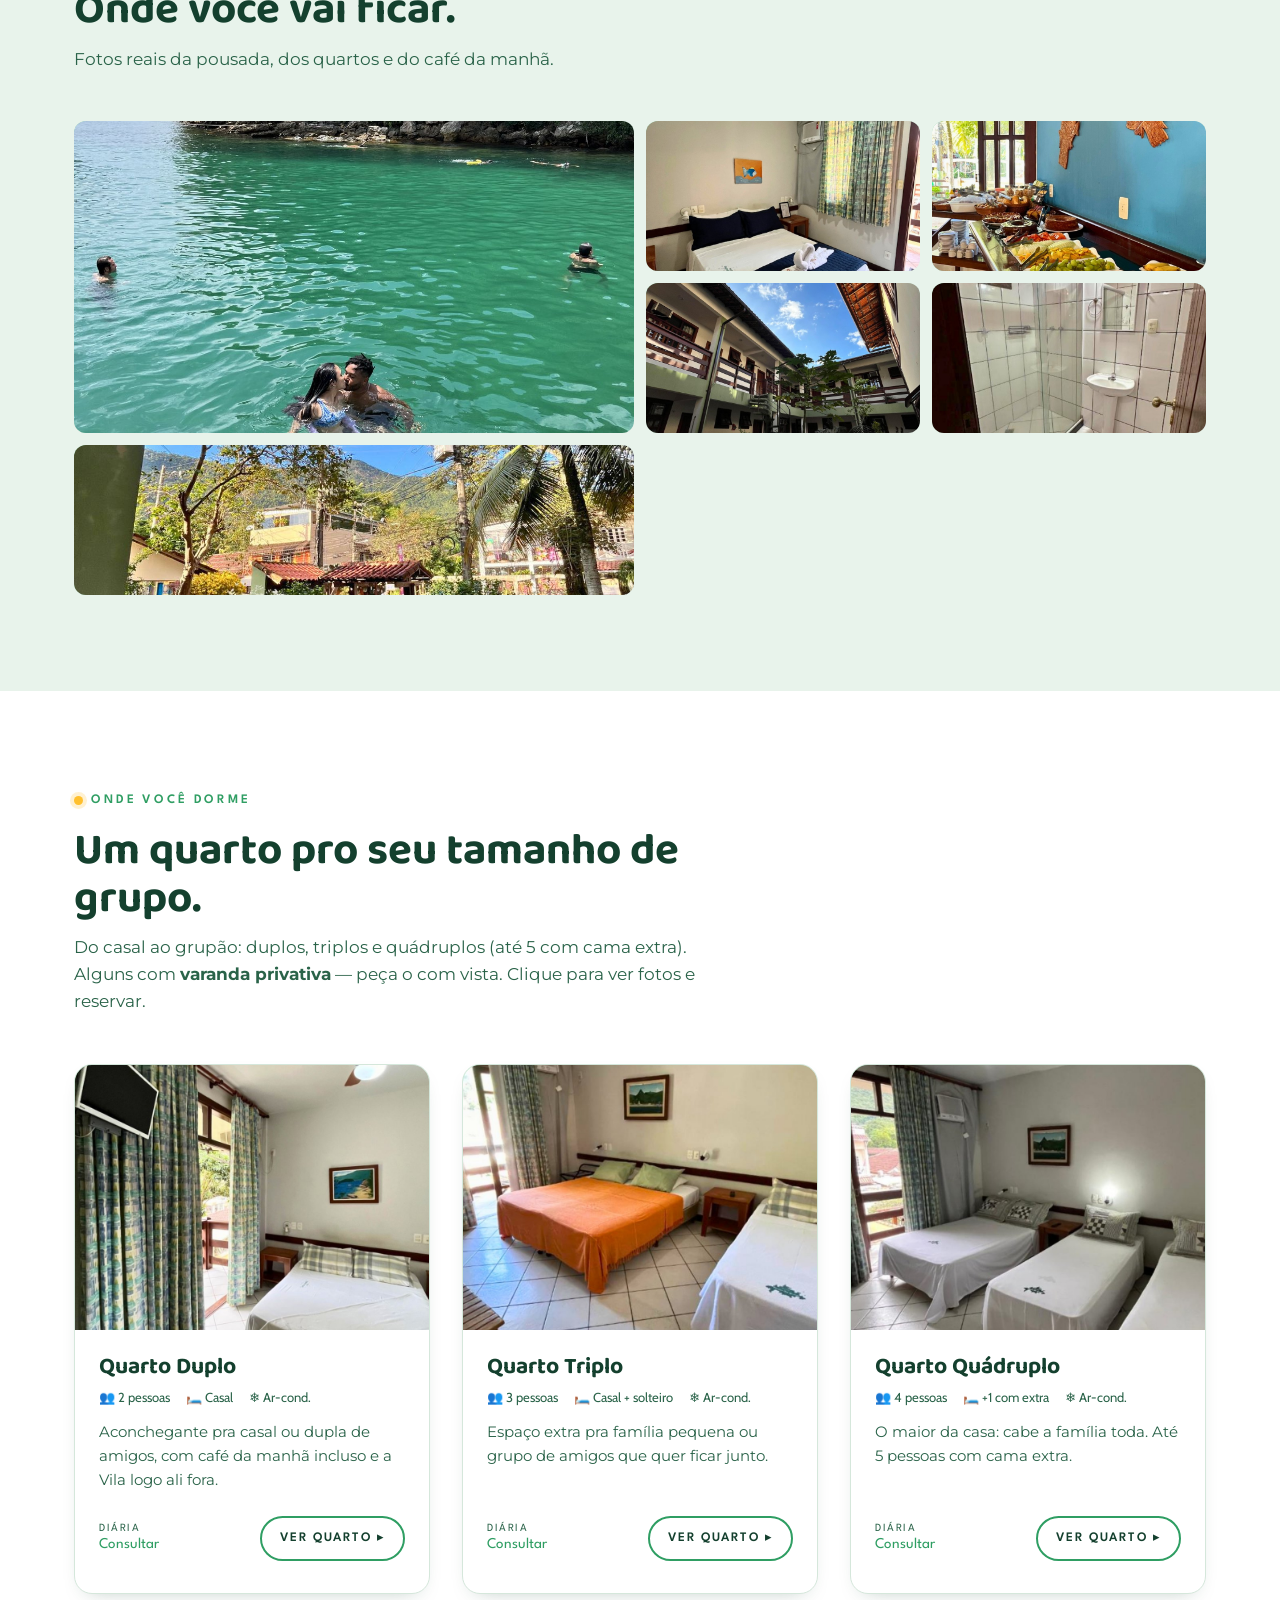
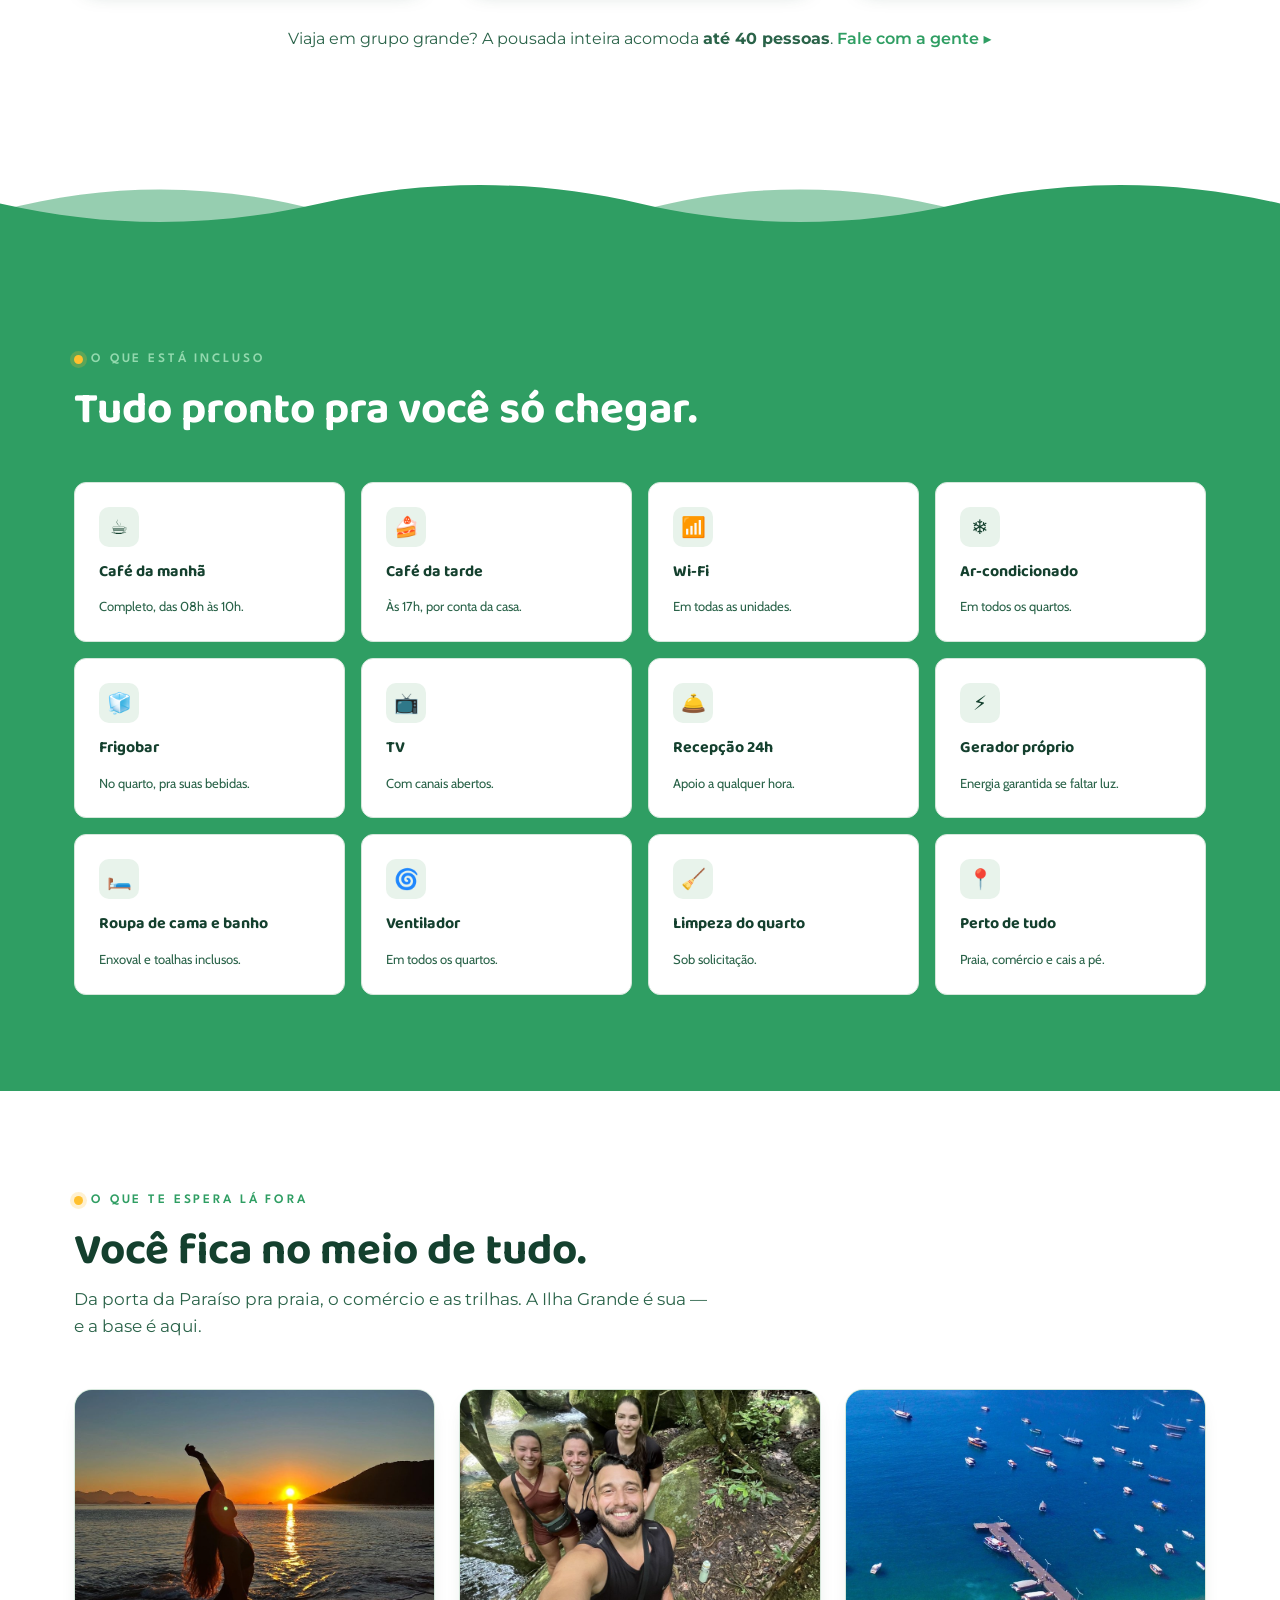
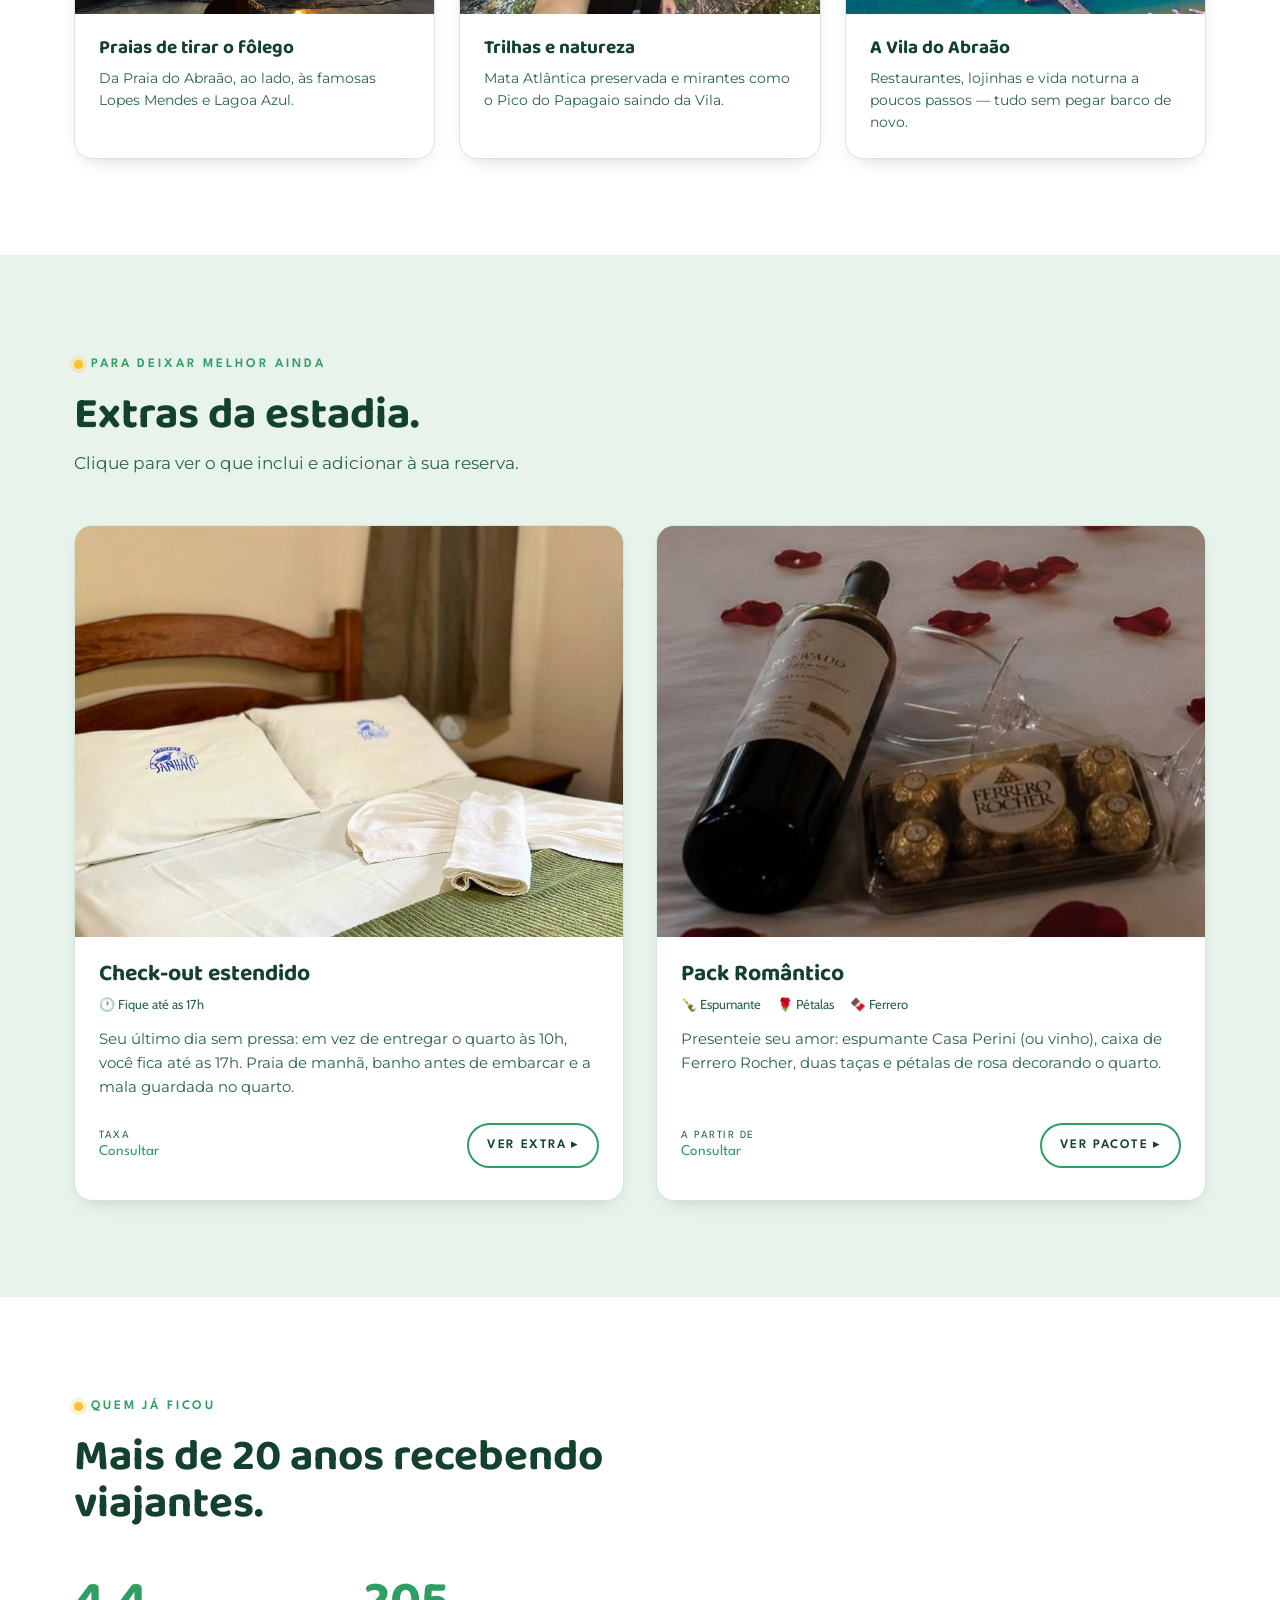
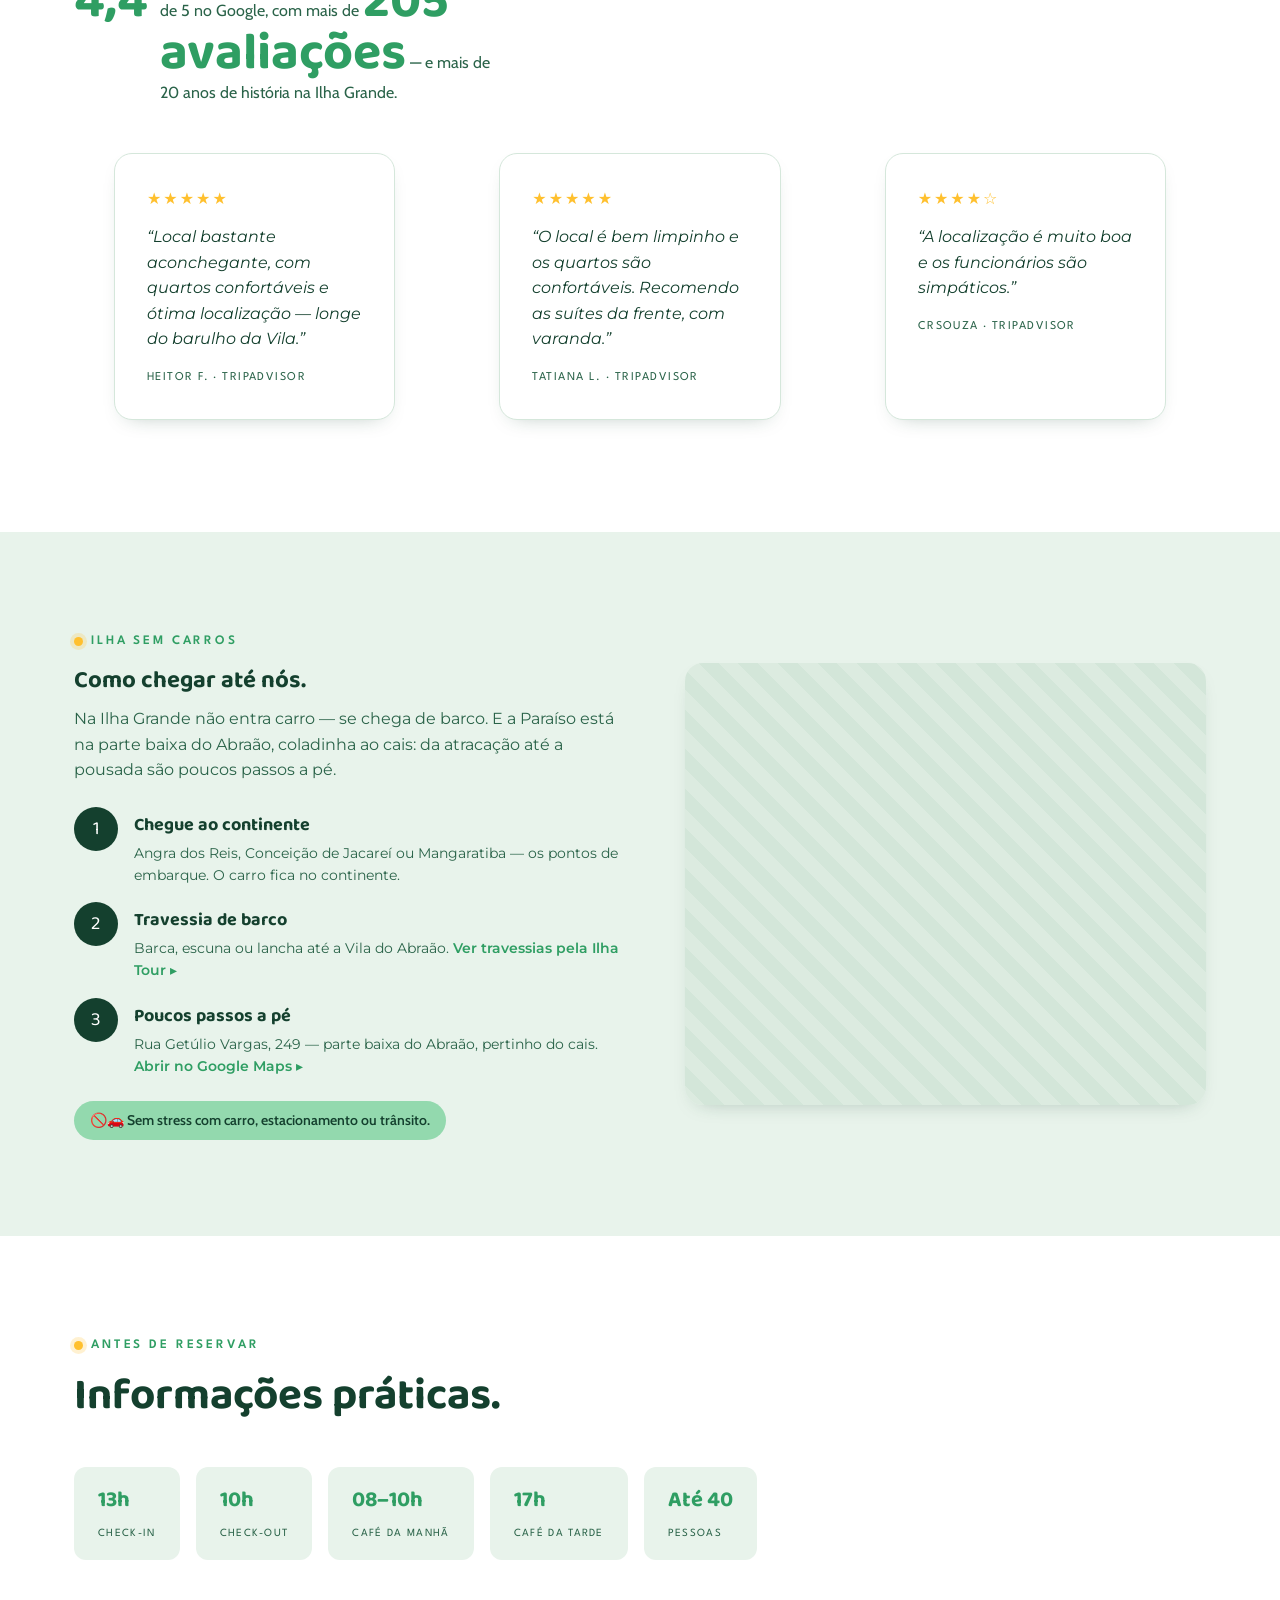
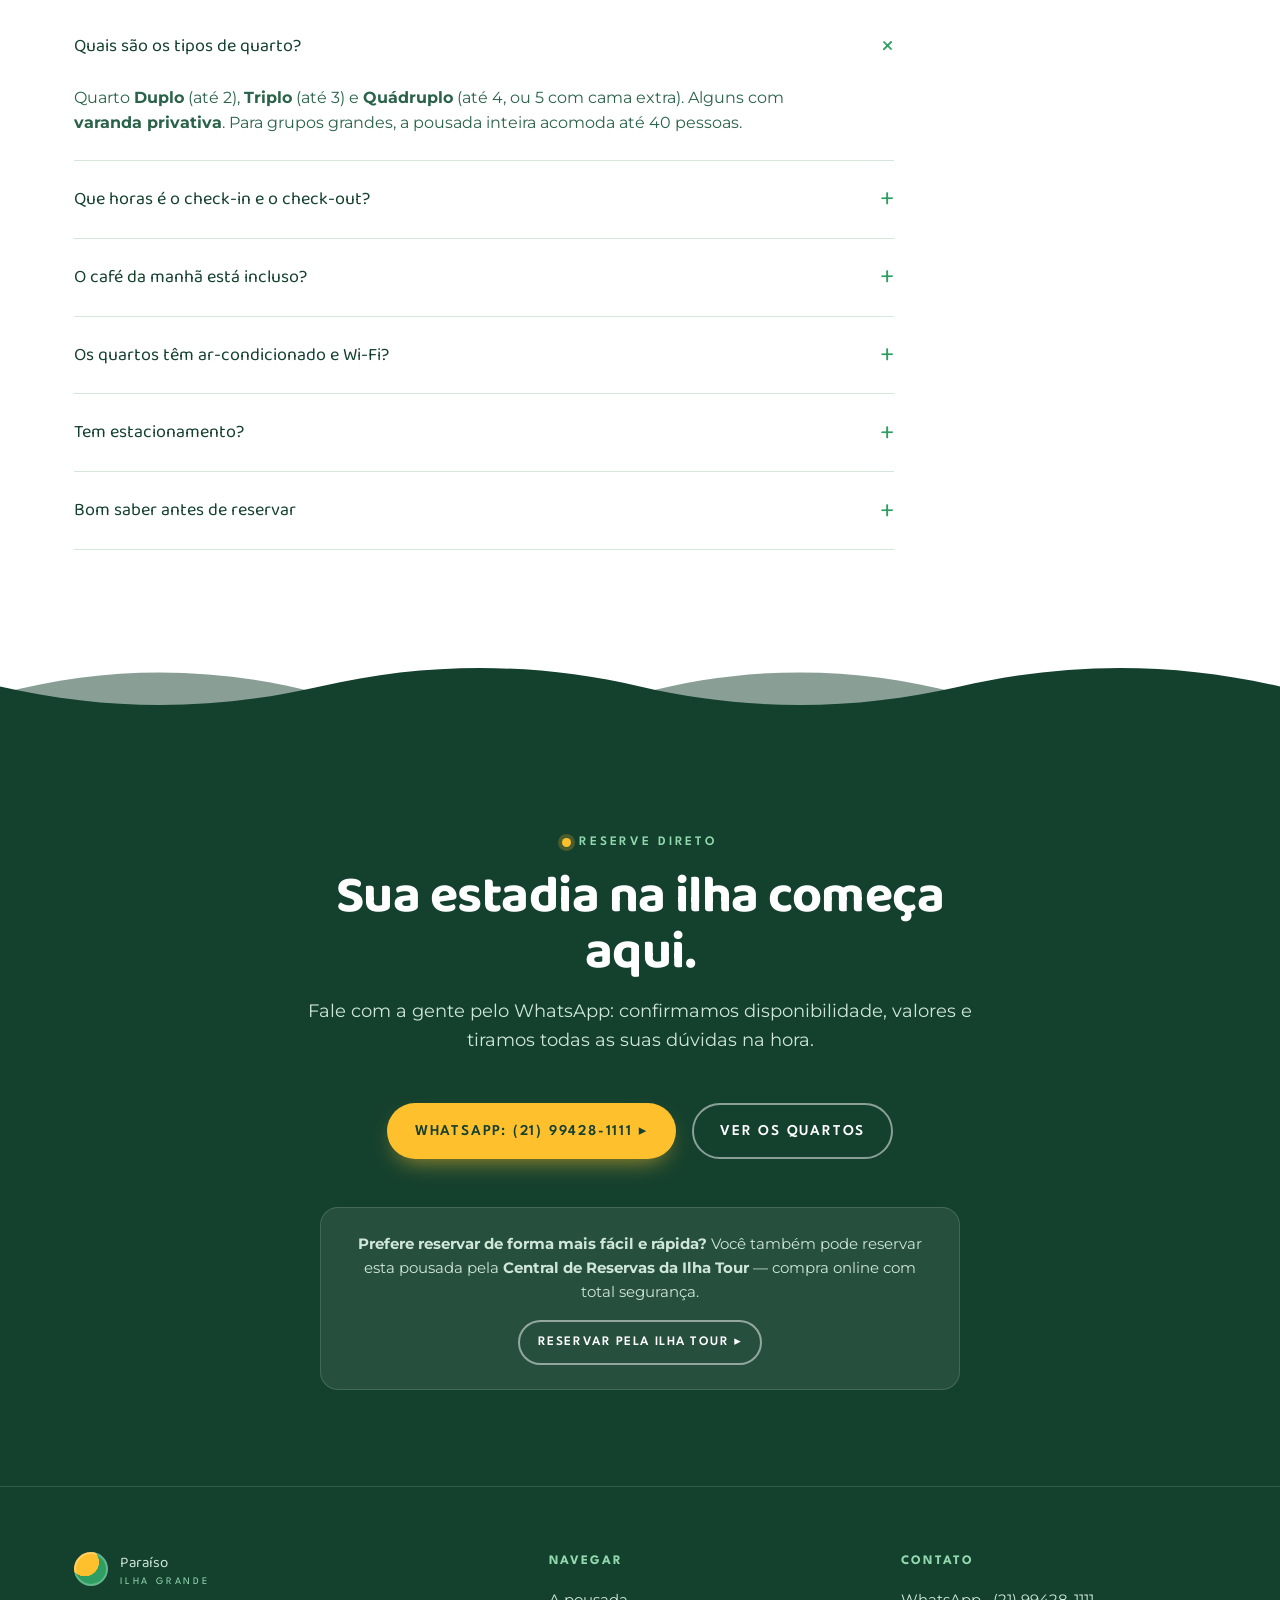
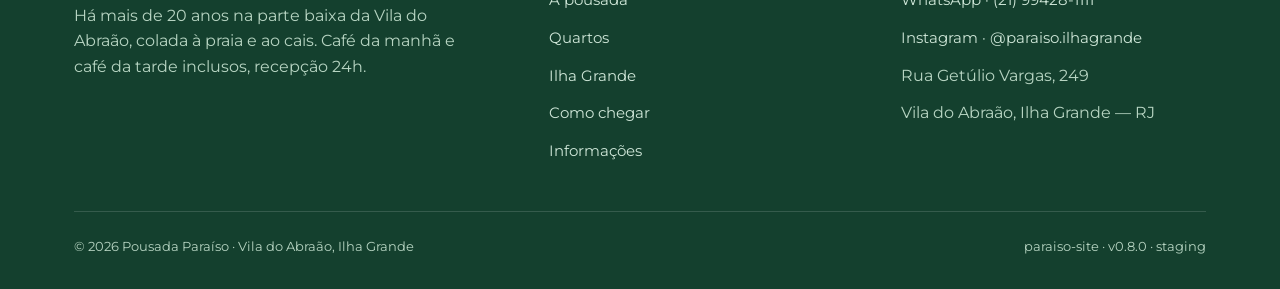
==== commit 54d278f4: "v0.8.0 — prontidao pra divulgar: card OG limpo, favicon, preload hero, sameAs - Card de compartilham" ====
--- a/index.html
+++ b/index.html
@@ -4,6 +4,9 @@
 <meta charset="UTF-8" />
 <meta name="viewport" content="width=device-width, initial-scale=1" />
 <meta name="theme-color" content="#14402E" />
+<link rel="icon" type="image/png" href="assets/img/favicon.png" />
+<link rel="apple-touch-icon" href="assets/img/apple-touch-icon.png" />
+<link rel="preload" as="image" href="assets/img/hero.jpg" fetchpriority="high" />
 <title>Pousada Paraíso · Ilha Grande — café da manhã e a praia a poucos passos</title>
 <meta name="description" content="Pousada Paraíso: mais de 20 anos na Vila do Abraão, Ilha Grande. Café da manhã e café da tarde inclusos, recepção 24h, Wi-Fi, ar-condicionado e gerador próprio — a poucos passos da praia e do cais. Reserve pelo WhatsApp." />
 <meta name="keywords" content="pousada ilha grande, pousada vila do abraão, pousada paraíso ilha grande, hospedagem ilha grande, pousada com café da manhã ilha grande" />
@@ -15,8 +18,11 @@
 <meta property="og:title" content="Pousada Paraíso · Ilha Grande — café da manhã e a praia a poucos passos" />
 <meta property="og:description" content="Mais de 20 anos na Vila do Abraão. Café da manhã e café da tarde inclusos, recepção 24h, gerador próprio e a praia a poucos passos." />
 <meta property="og:url" content="https://paraisoilhagrande.com.br/" />
-<meta property="og:image" content="https://paraisoilhagrande.com.br/assets/img/hero.jpg" />
+<meta property="og:image" content="https://paraisoilhagrande.com.br/assets/img/og.jpg" />
+<meta property="og:image:width" content="1200" />
+<meta property="og:image:height" content="630" />
 <meta name="twitter:card" content="summary_large_image" />
+<meta name="twitter:image" content="https://paraisoilhagrande.com.br/assets/img/og.jpg" />
 
 <script type="application/ld+json">
 {
@@ -29,7 +35,11 @@
   "image": "https://paraisoilhagrande.com.br/assets/img/hero.jpg",
   "address": { "@type": "PostalAddress", "streetAddress": "Rua Getúlio Vargas, 249", "addressLocality": "Vila do Abraão, Ilha Grande", "addressRegion": "RJ", "addressCountry": "BR" },
   "geo": { "@type": "GeoCoordinates", "latitude": -23.142008, "longitude": -44.167719 },
-  "sameAs": ["https://instagram.com/paraiso.ilhagrande"],
+  "sameAs": [
+    "https://instagram.com/paraiso.ilhagrande",
+    "https://www.google.com/maps/place/Pousada+Para%C3%ADso+Ilha+Grande/@-23.142008,-44.167719,17z",
+    "https://www.tripadvisor.com.br/Hotel_Review-g2305625-d2656157-Reviews-Pousada_Paraiso_Ilha_Grande-Vila_do_Abraao_Ilha_Grande_Angra_Dos_Reis_State_of_R.html"
+  ],
   "aggregateRating": { "@type": "AggregateRating", "ratingValue": "4.4", "reviewCount": "205", "bestRating": "5" },
   "amenityFeature": [
     { "@type": "LocationFeatureSpecification", "name": "Café da manhã incluso", "value": true },
@@ -393,7 +403,7 @@
     </div>
     <div class="foot__bottom">
       <span>© 2026 Pousada Paraíso · Vila do Abraão, Ilha Grande</span>
-      <span>paraiso-site · v0.7.1 · staging</span>
+      <span>paraiso-site · v0.8.0 · staging</span>
     </div>
   </div>
 </footer>
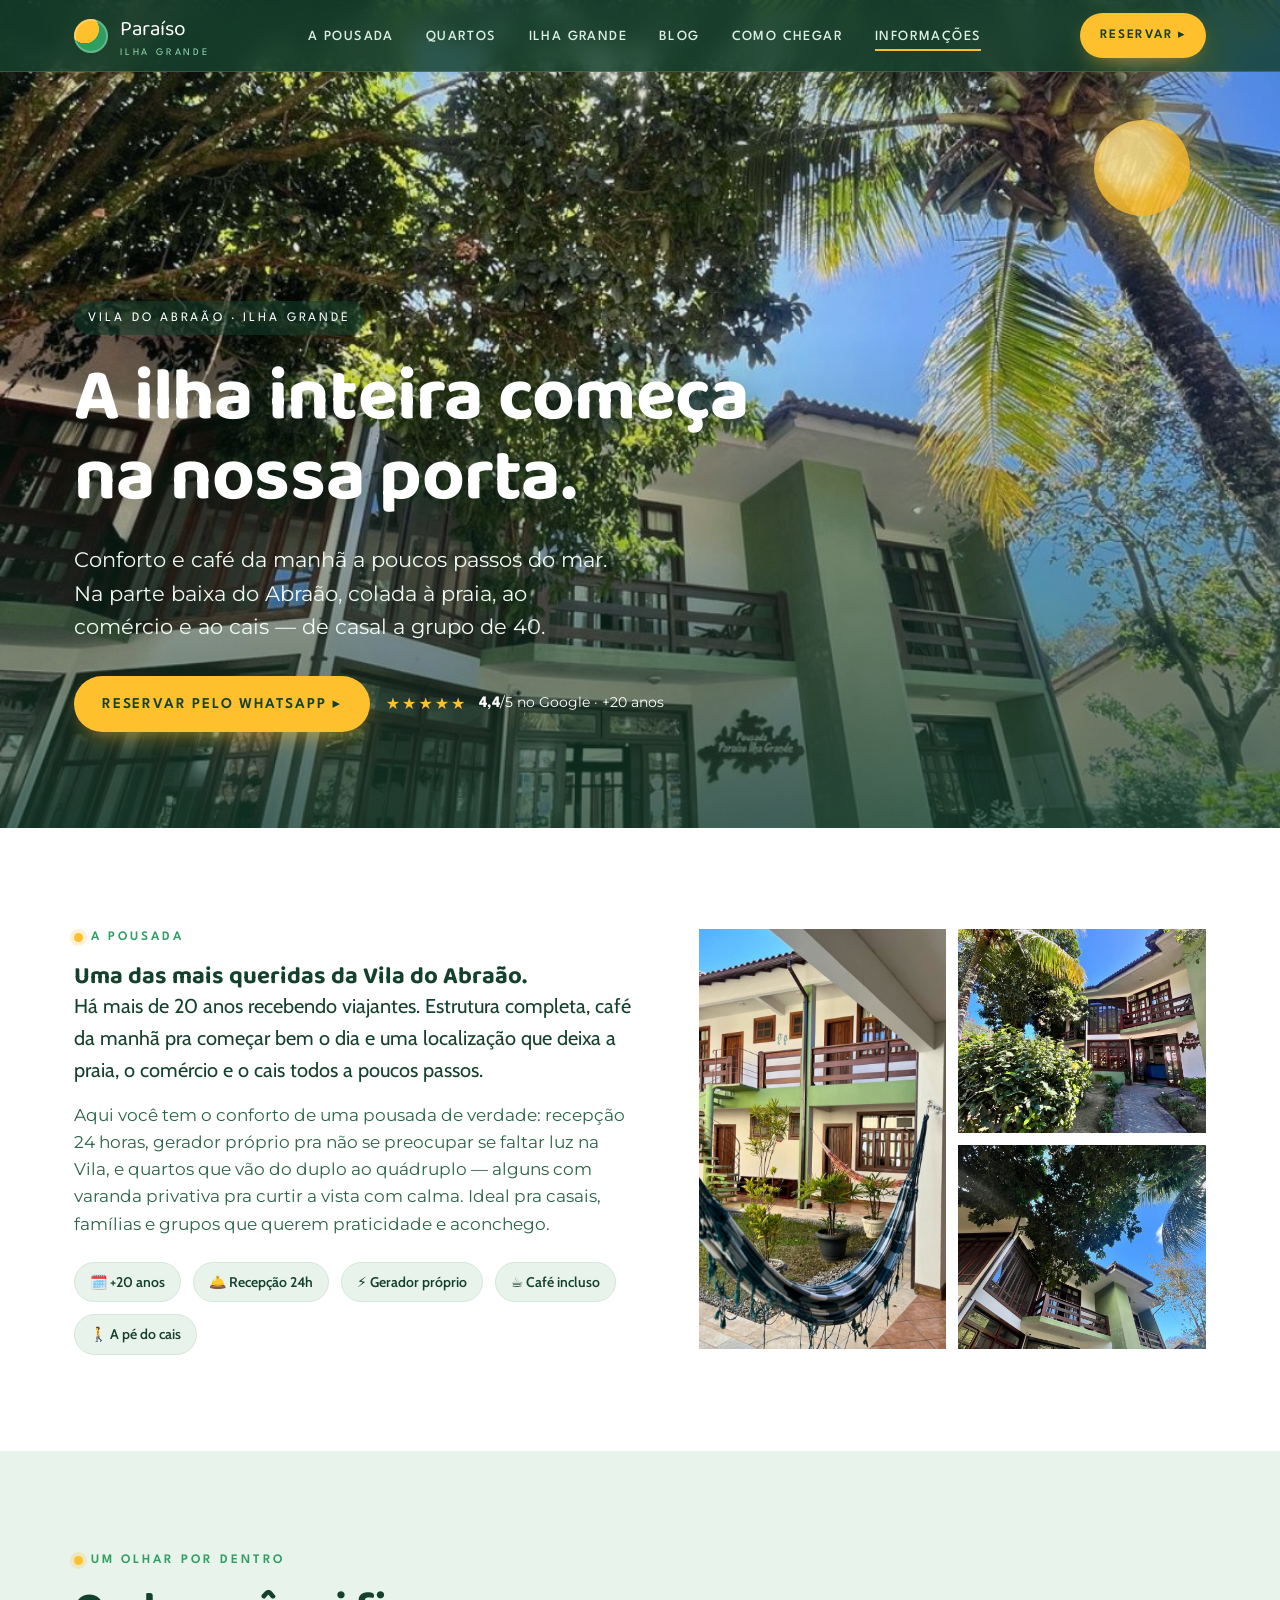
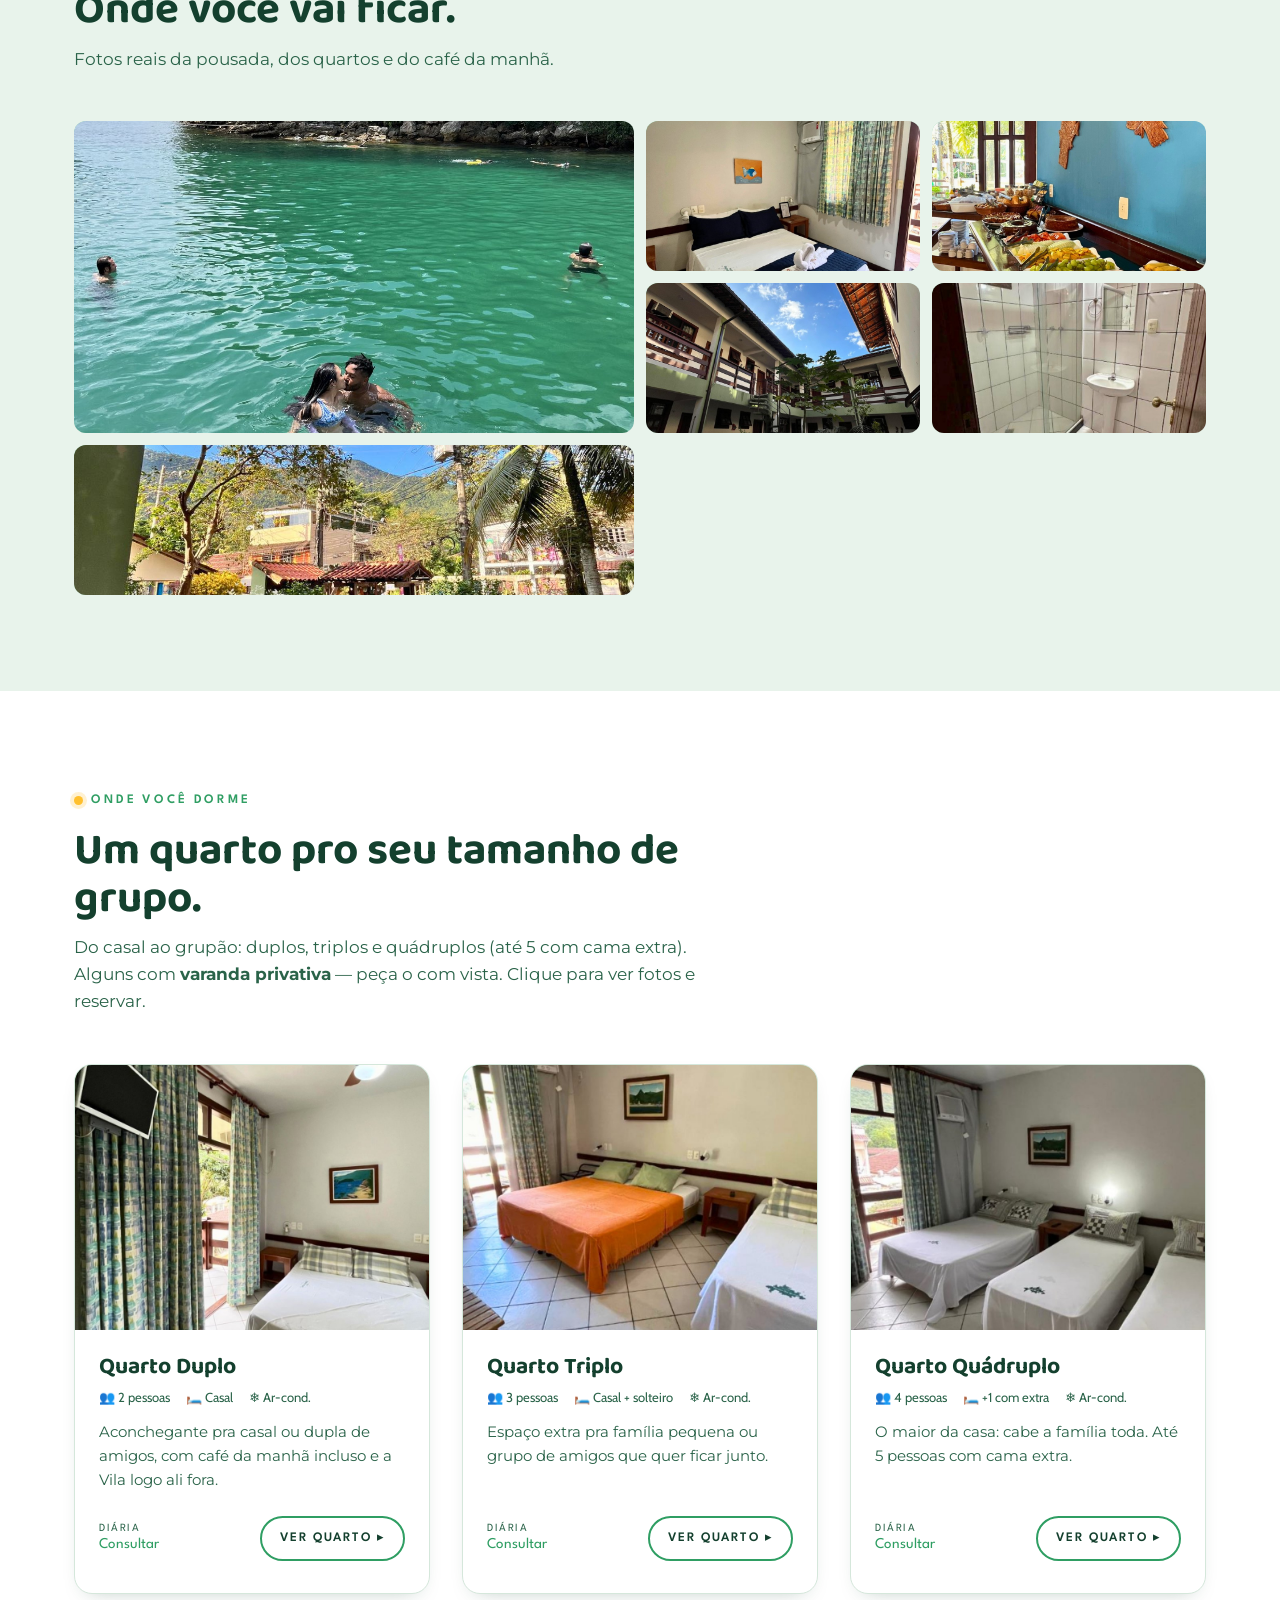
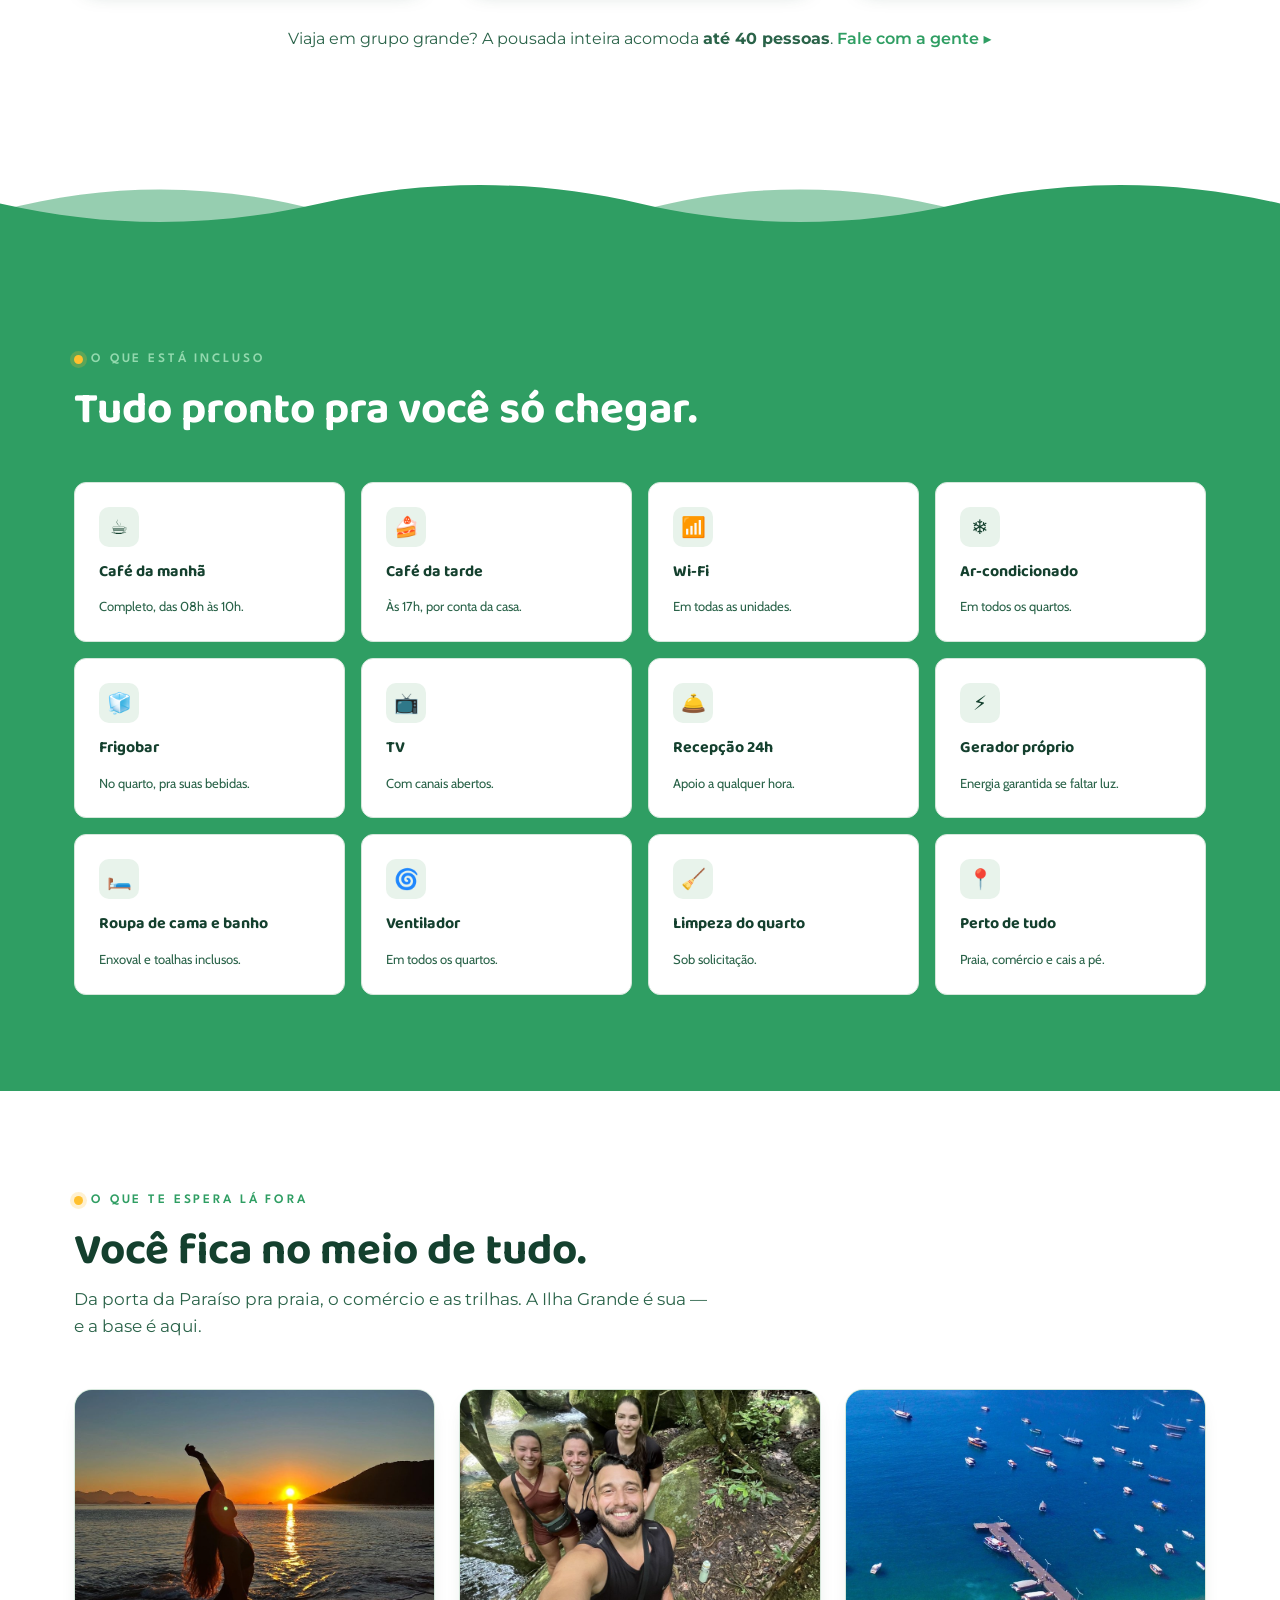
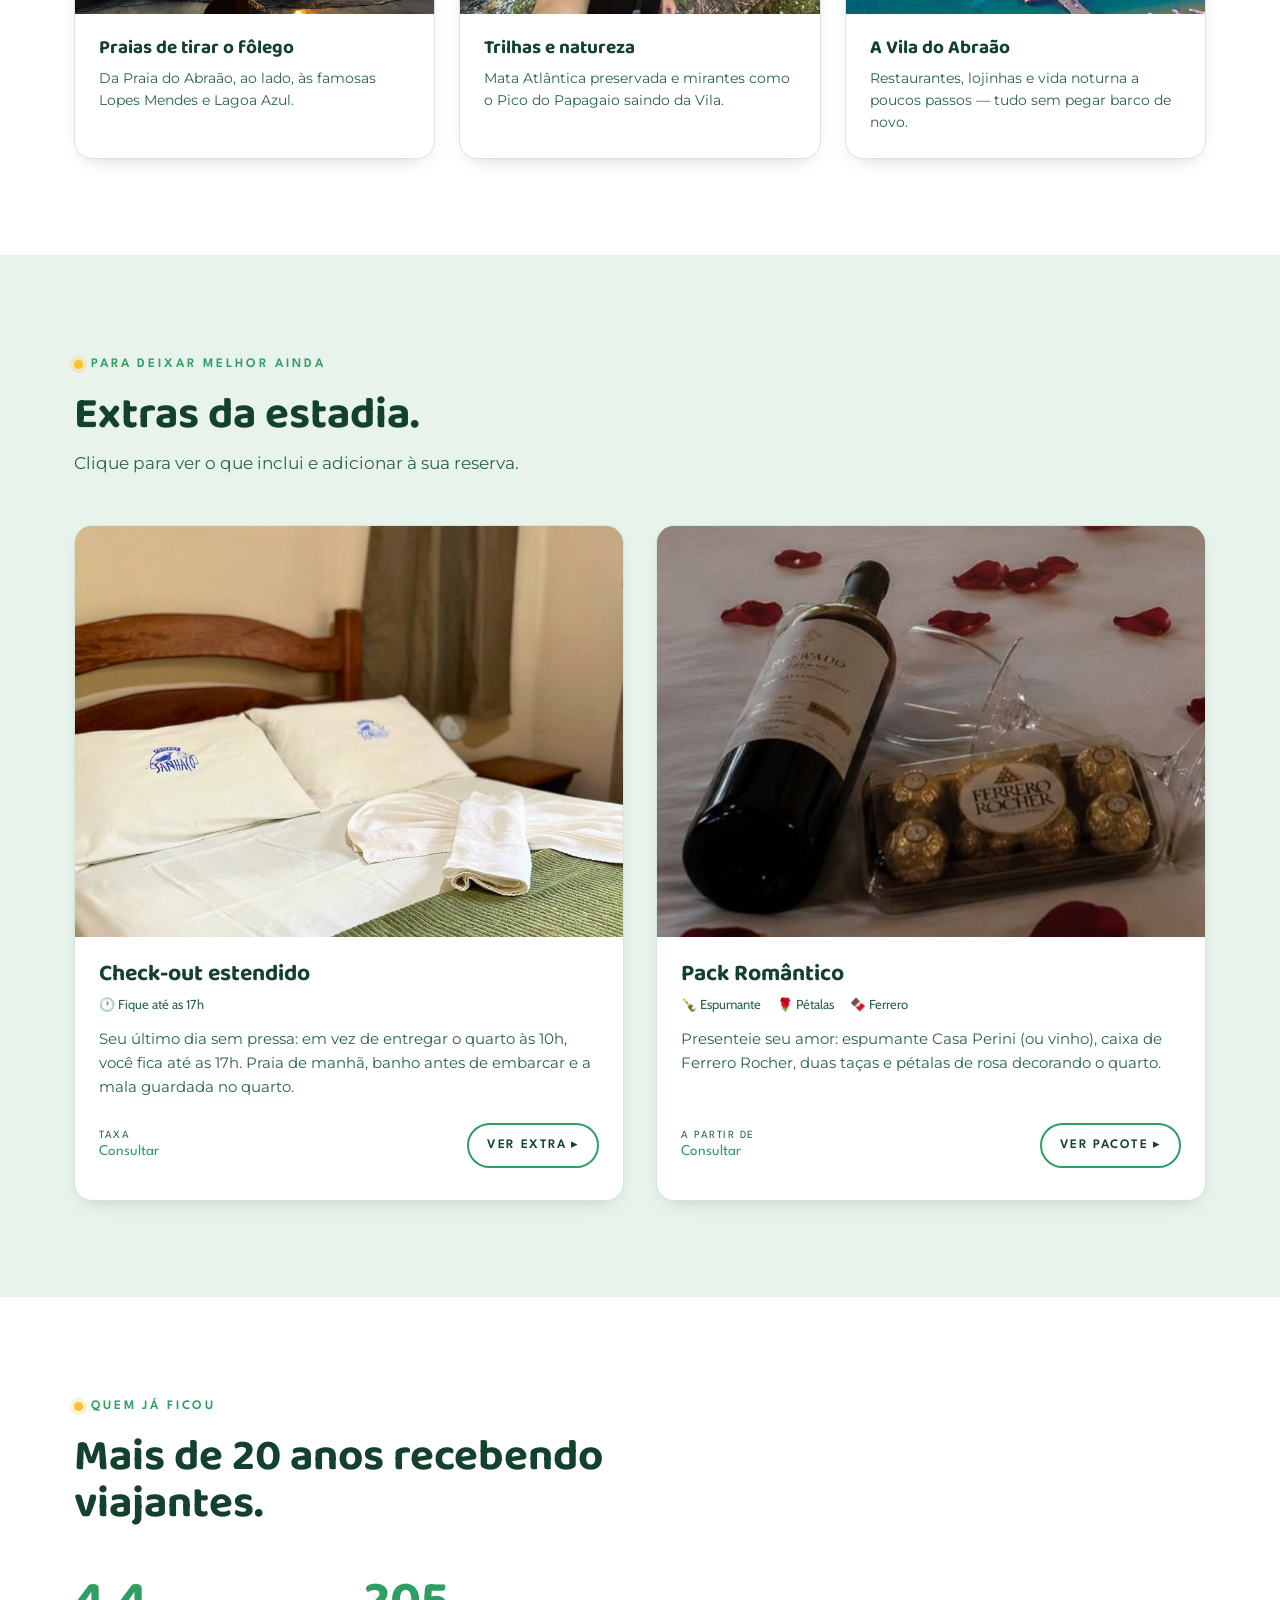
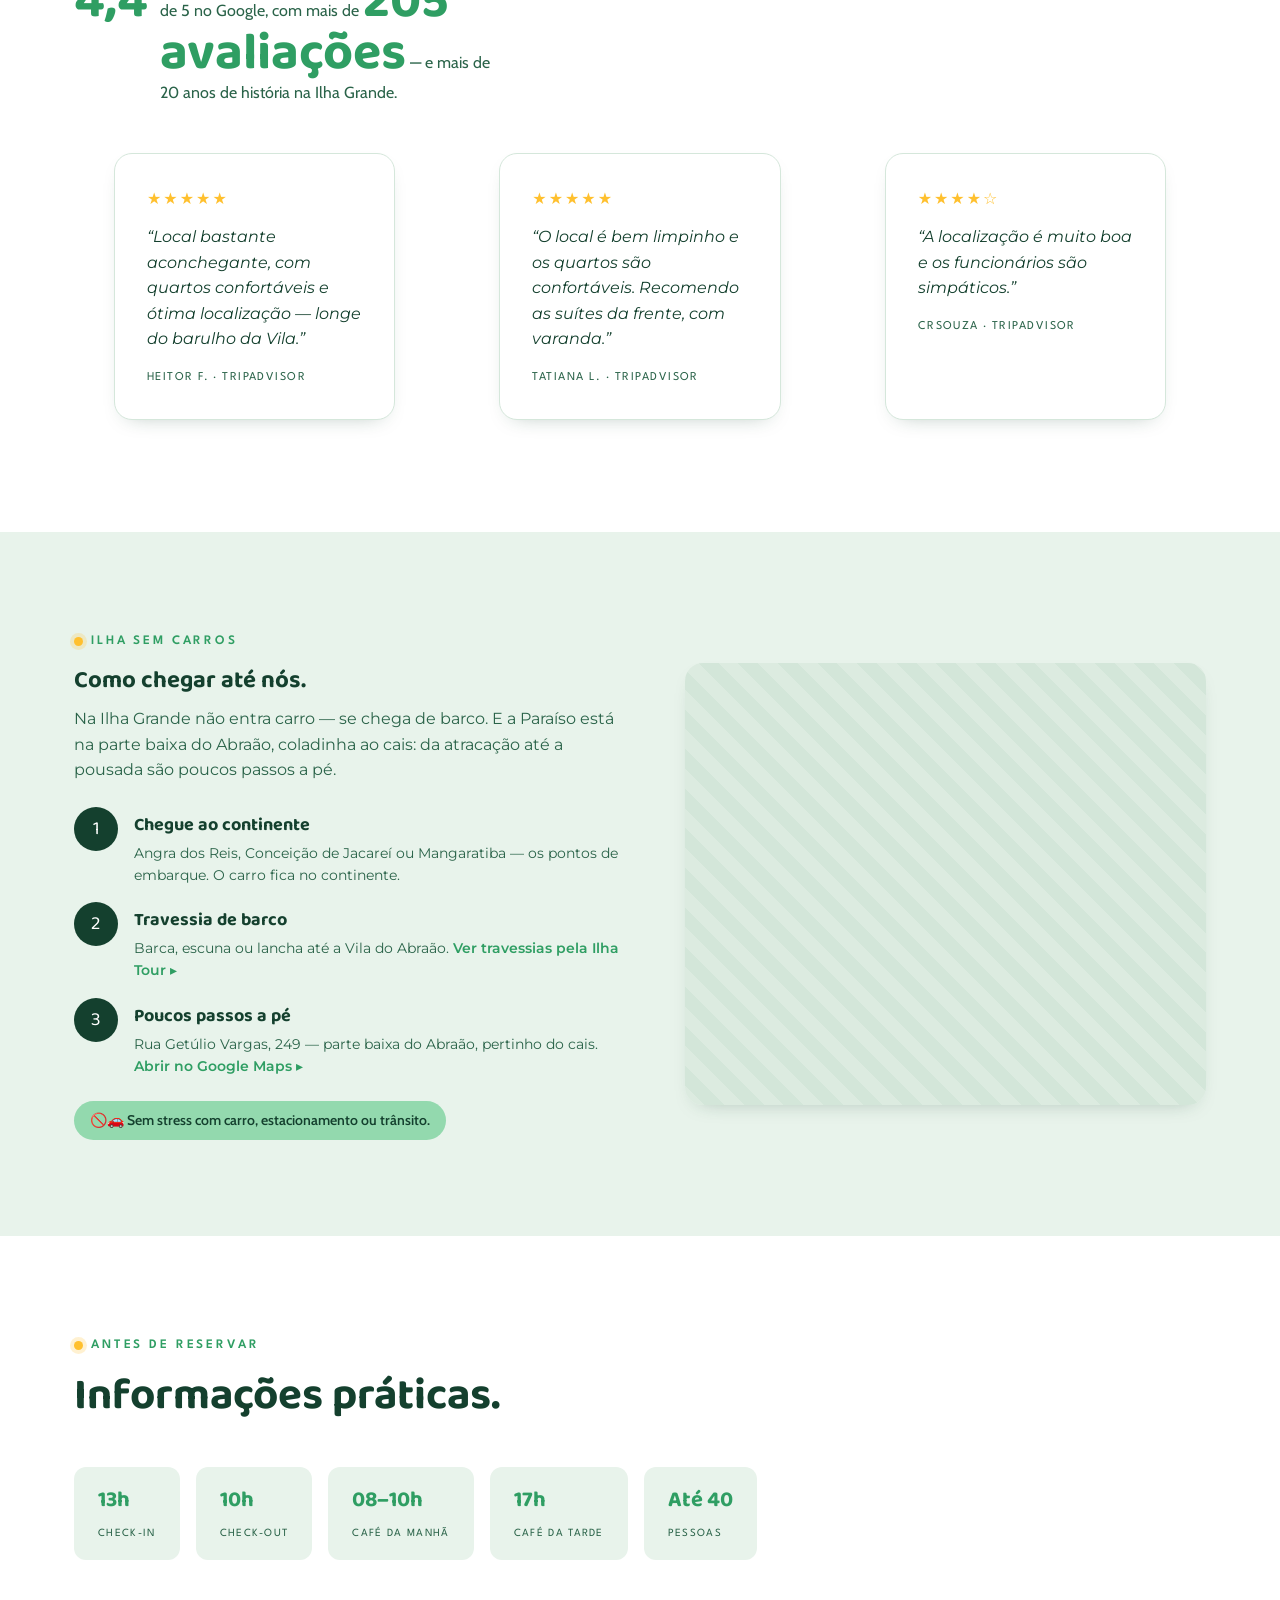
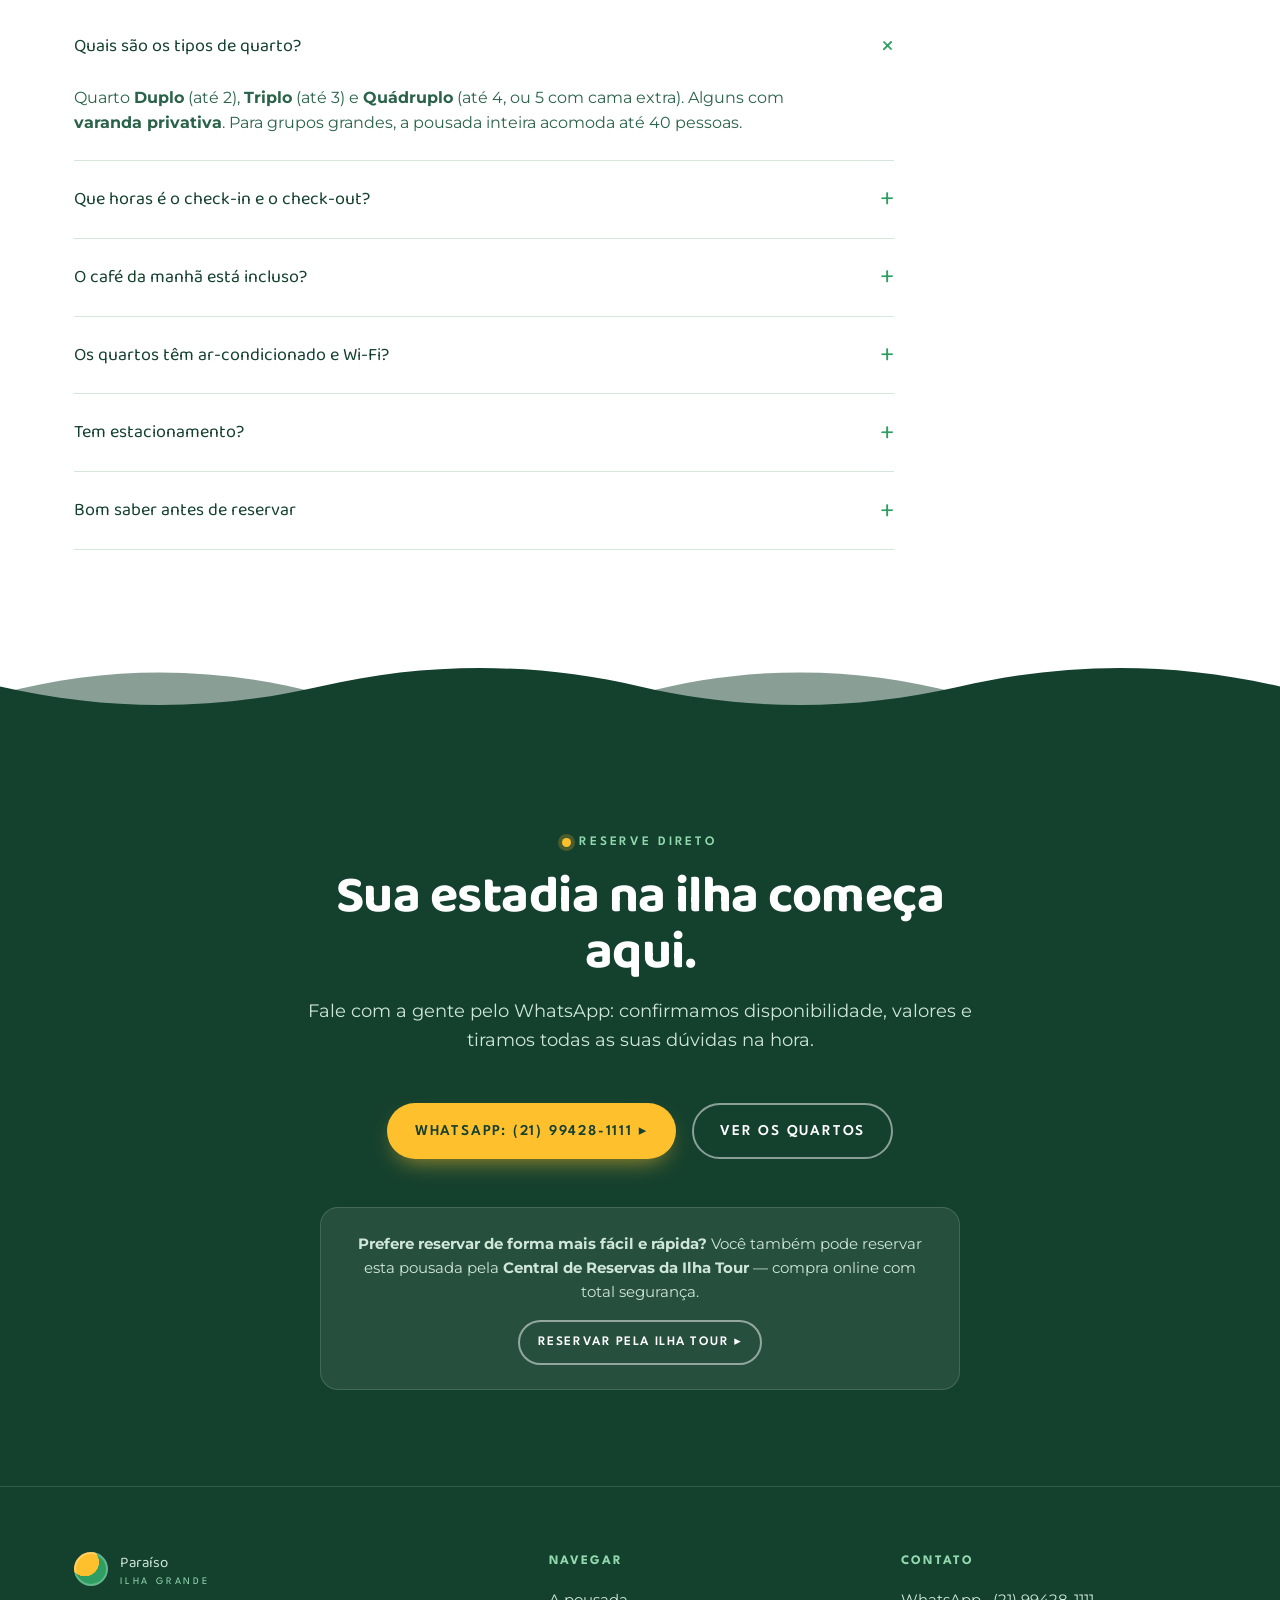
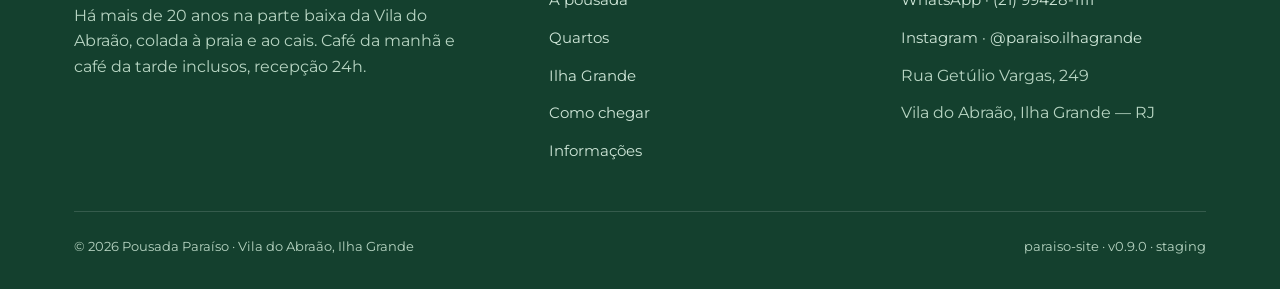
==== commit 93381208: "v0.9.0 — Blog de hospedagem (indice + 3 artigos SEO) - /blog: onde se hospedar, como chegar, o que f" ====
--- a/index.html
+++ b/index.html
@@ -87,6 +87,7 @@
         <li><a href="#pousada">A Pousada</a></li>
         <li><a href="#quartos">Quartos</a></li>
         <li><a href="#ilha">Ilha Grande</a></li>
+        <li><a href="blog/index.html">Blog</a></li>
         <li><a href="#chegar">Como chegar</a></li>
         <li><a href="#info">Informações</a></li>
       </ul>
@@ -403,7 +404,7 @@
     </div>
     <div class="foot__bottom">
       <span>© 2026 Pousada Paraíso · Vila do Abraão, Ilha Grande</span>
-      <span>paraiso-site · v0.8.0 · staging</span>
+      <span>paraiso-site · v0.9.0 · staging</span>
     </div>
   </div>
 </footer>
--- a/assets/styles.css
+++ b/assets/styles.css
@@ -421,6 +421,48 @@
 .years b { font-family: var(--display); font-size: 52px; color: var(--tropical); line-height: 1; }
 .years span { font-family: var(--util); color: var(--palmeira-70); max-width: 30ch; }
 
+/* ================= BLOG ================= */
+.bloghead { padding-top: calc(var(--nav-h) + var(--s8)); }
+.bloghead .wrap { max-width: 760px; }
+.bloghead h1 { font-family: var(--display); font-size: clamp(32px,5vw,52px); }
+.bloghead p { color: var(--palmeira-70); font-size: 18px; margin-top: var(--s3); }
+
+.blog-grid { display: grid; grid-template-columns: repeat(auto-fit, minmax(300px, 1fr)); gap: var(--s6); }
+.bcard { display: flex; flex-direction: column; background: #fff; border: 1px solid var(--linha); border-radius: var(--radius); overflow: hidden; box-shadow: var(--shadow-sm); transition: transform .2s ease, box-shadow .2s ease; }
+.bcard:hover { transform: translateY(-4px); box-shadow: var(--shadow); }
+.bcard__media { aspect-ratio: 16/10; background: linear-gradient(135deg, var(--menta), var(--brisa)); position: relative; }
+.bcard__media img { position: absolute; inset: 0; width: 100%; height: 100%; object-fit: cover; }
+.bcard__cat { position: absolute; top: var(--s4); left: var(--s4); font-family: var(--caps); text-transform: uppercase; letter-spacing: .1em; font-size: 11px; font-weight: 600; background: var(--tropical); color: #fff; padding: 5px 12px; border-radius: 999px; }
+.bcard__body { padding: var(--s5) var(--s5) var(--s6); display: flex; flex-direction: column; flex: 1; }
+.bcard__body h3 { font-family: var(--titulo); font-size: 21px; line-height: 1.2; margin-bottom: var(--s3); }
+.bcard__body p { font-size: 15px; color: var(--palmeira-70); margin-bottom: var(--s5); }
+.bcard__meta { margin-top: auto; font-family: var(--util); font-size: 13px; color: var(--palmeira-70); display: flex; gap: var(--s3); align-items: center; }
+.bcard__go { color: var(--tropical); font-weight: 600; }
+
+/* Artigo */
+.post { padding-top: calc(var(--nav-h) + var(--s7)); }
+.post .wrap { max-width: 760px; }
+.post__cat { font-family: var(--caps); text-transform: uppercase; letter-spacing: .16em; font-size: 12px; color: var(--tropical); font-weight: 600; }
+.post h1 { font-family: var(--display); font-size: clamp(30px, 4.6vw, 46px); line-height: 1.1; margin: var(--s3) 0 var(--s4); }
+.post__meta { display: flex; flex-wrap: wrap; gap: var(--s4); font-family: var(--util); font-size: 14px; color: var(--palmeira-70); margin-bottom: var(--s6); }
+.post__cover { aspect-ratio: 16/9; border-radius: var(--radius); overflow: hidden; margin-bottom: var(--s7); background: linear-gradient(135deg, var(--menta), var(--brisa)); }
+.post__cover img { width: 100%; height: 100%; object-fit: cover; }
+.post__body { font-size: 17.5px; line-height: 1.75; color: #234a3a; }
+.post__body h2 { font-family: var(--titulo); font-size: 26px; margin: var(--s7) 0 var(--s3); color: var(--palmeira); }
+.post__body h3 { font-family: var(--titulo); font-size: 20px; margin: var(--s6) 0 var(--s2); color: var(--palmeira); }
+.post__body p { margin: 0 0 var(--s4); }
+.post__body ul { margin: 0 0 var(--s4); padding-left: 0; list-style: none; }
+.post__body ul li { position: relative; padding-left: 26px; margin-bottom: var(--s2); }
+.post__body ul li::before { content: "☀"; position: absolute; left: 0; color: var(--sol); }
+.post__body a { color: var(--tropical); font-weight: 600; }
+.post__body blockquote { margin: var(--s6) 0; padding: var(--s4) var(--s5); background: var(--brisa); border-left: 4px solid var(--tropical); border-radius: 0 var(--radius-sm) var(--radius-sm) 0; font-style: italic; color: var(--palmeira); }
+.post__cta { margin: var(--s8) 0 var(--s6); background: var(--palmeira); color: #eaf5ee; border-radius: var(--radius); padding: var(--s7) var(--s6); text-align: center; }
+.post__cta h3 { font-family: var(--display); font-size: 26px; color: #fff; margin-bottom: var(--s3); }
+.post__cta p { color: #cfe6d8; margin-bottom: var(--s5); }
+.post__cta .btn { margin: 4px; }
+.post__back { display: inline-block; margin-top: var(--s5); color: var(--tropical); font-weight: 600; }
+.post__related { border-top: 1px solid var(--linha); margin-top: var(--s8); padding-top: var(--s6); }
+
 /* ---------- Barra fixa de reserva (mobile) ---------- */
 .mobile-book {
   position: fixed; left: 0; right: 0; bottom: 0; z-index: 70;
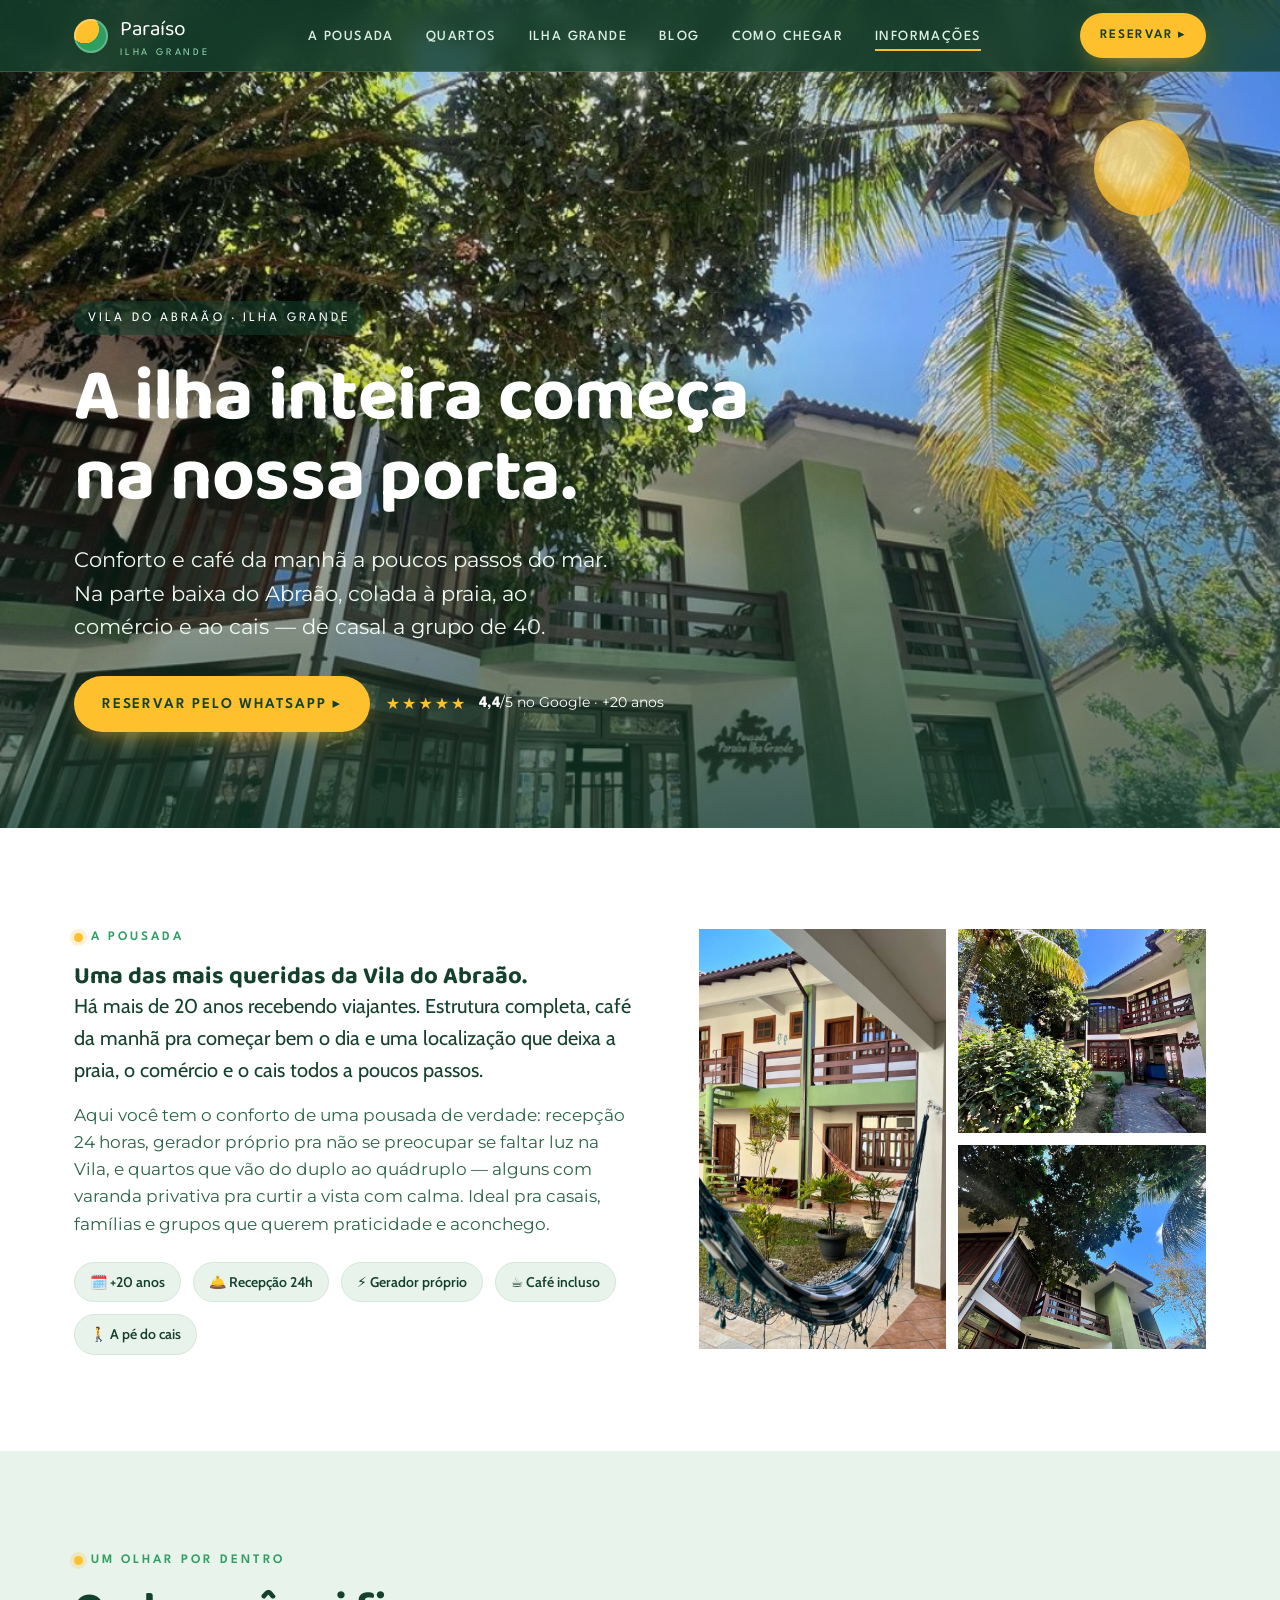
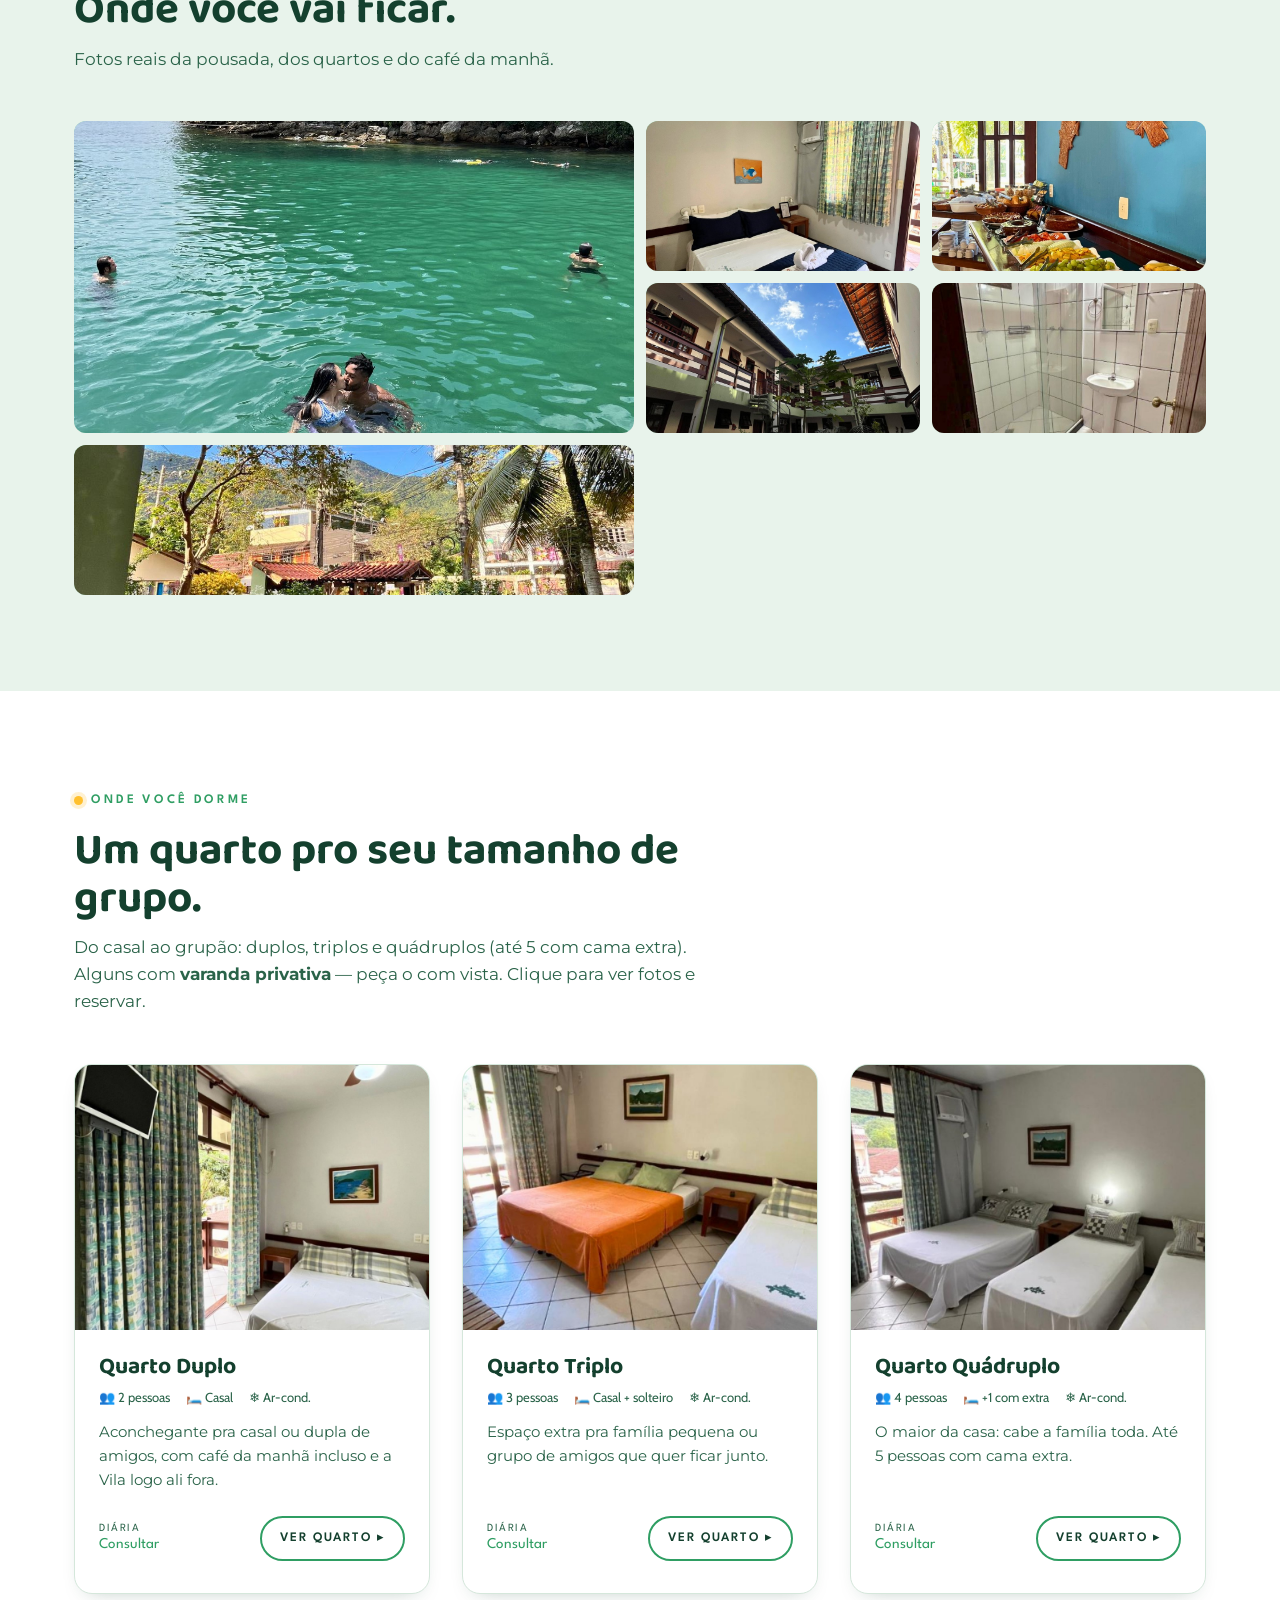
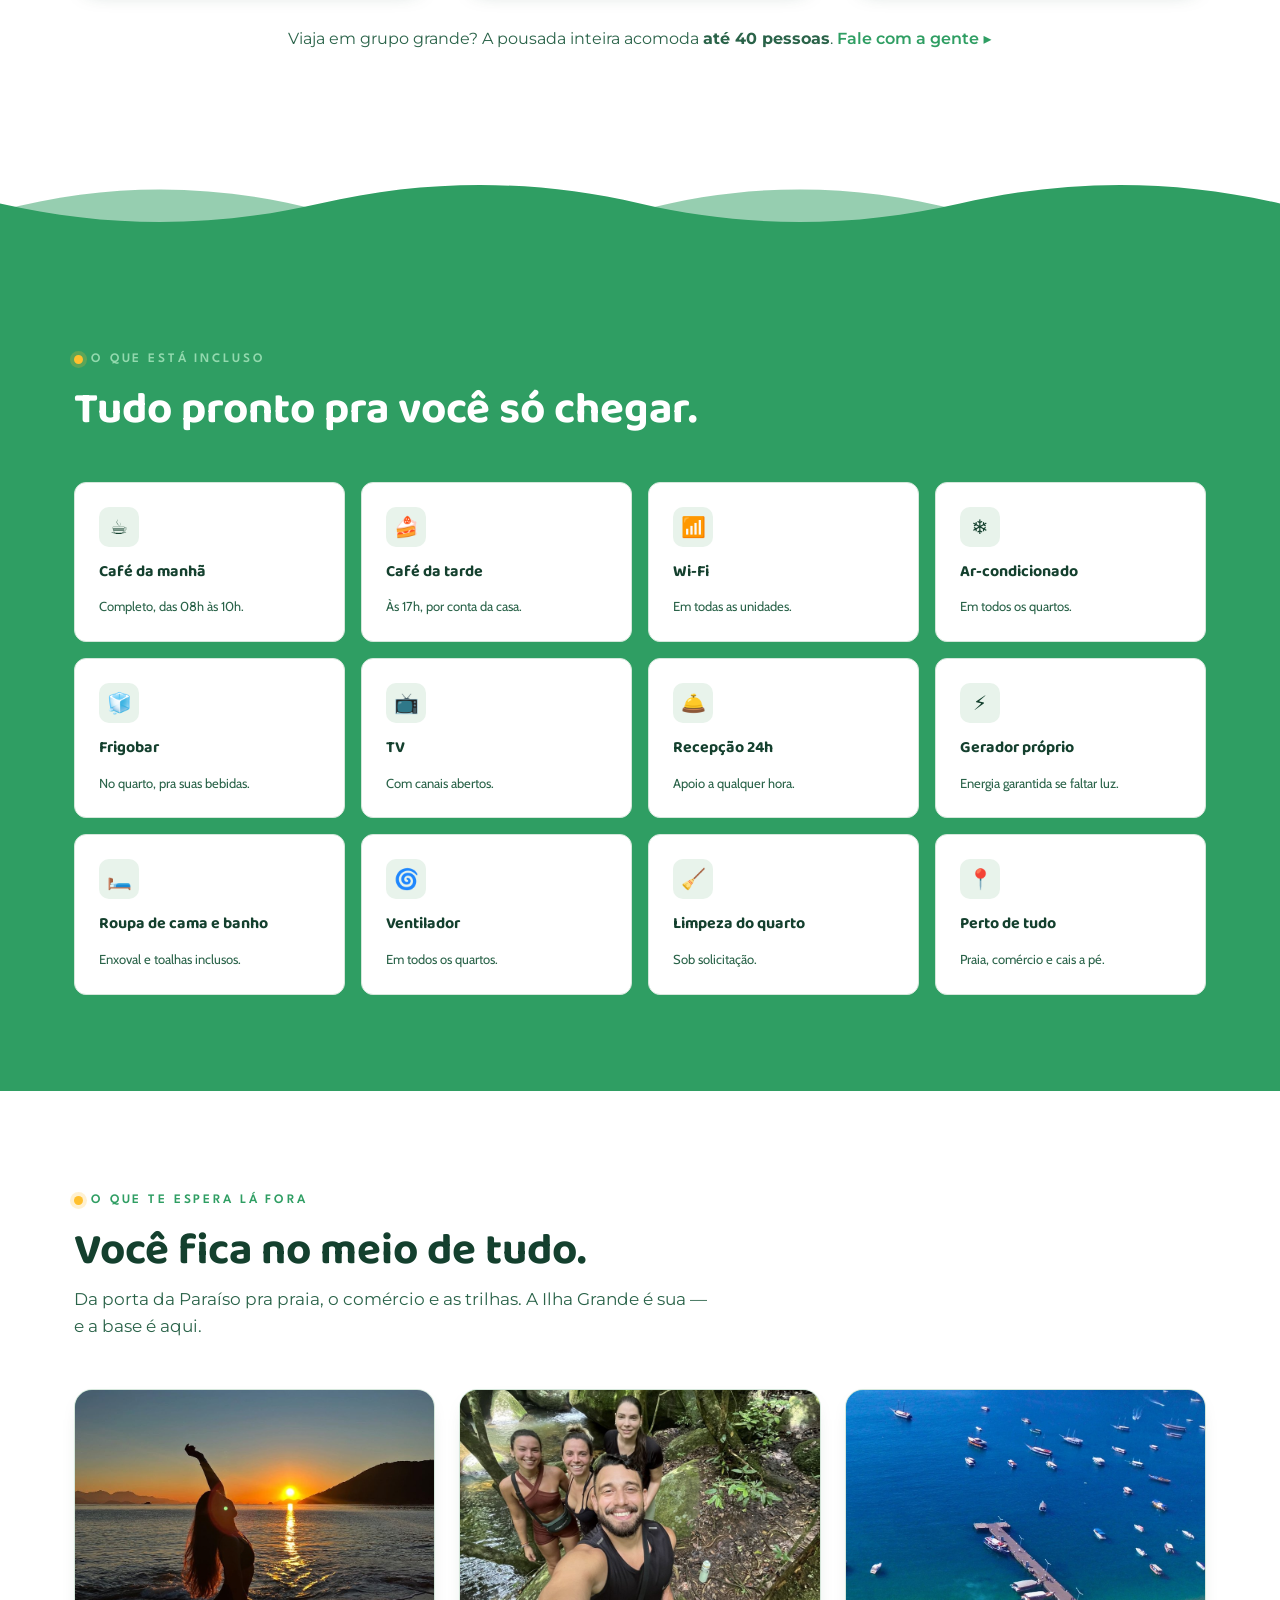
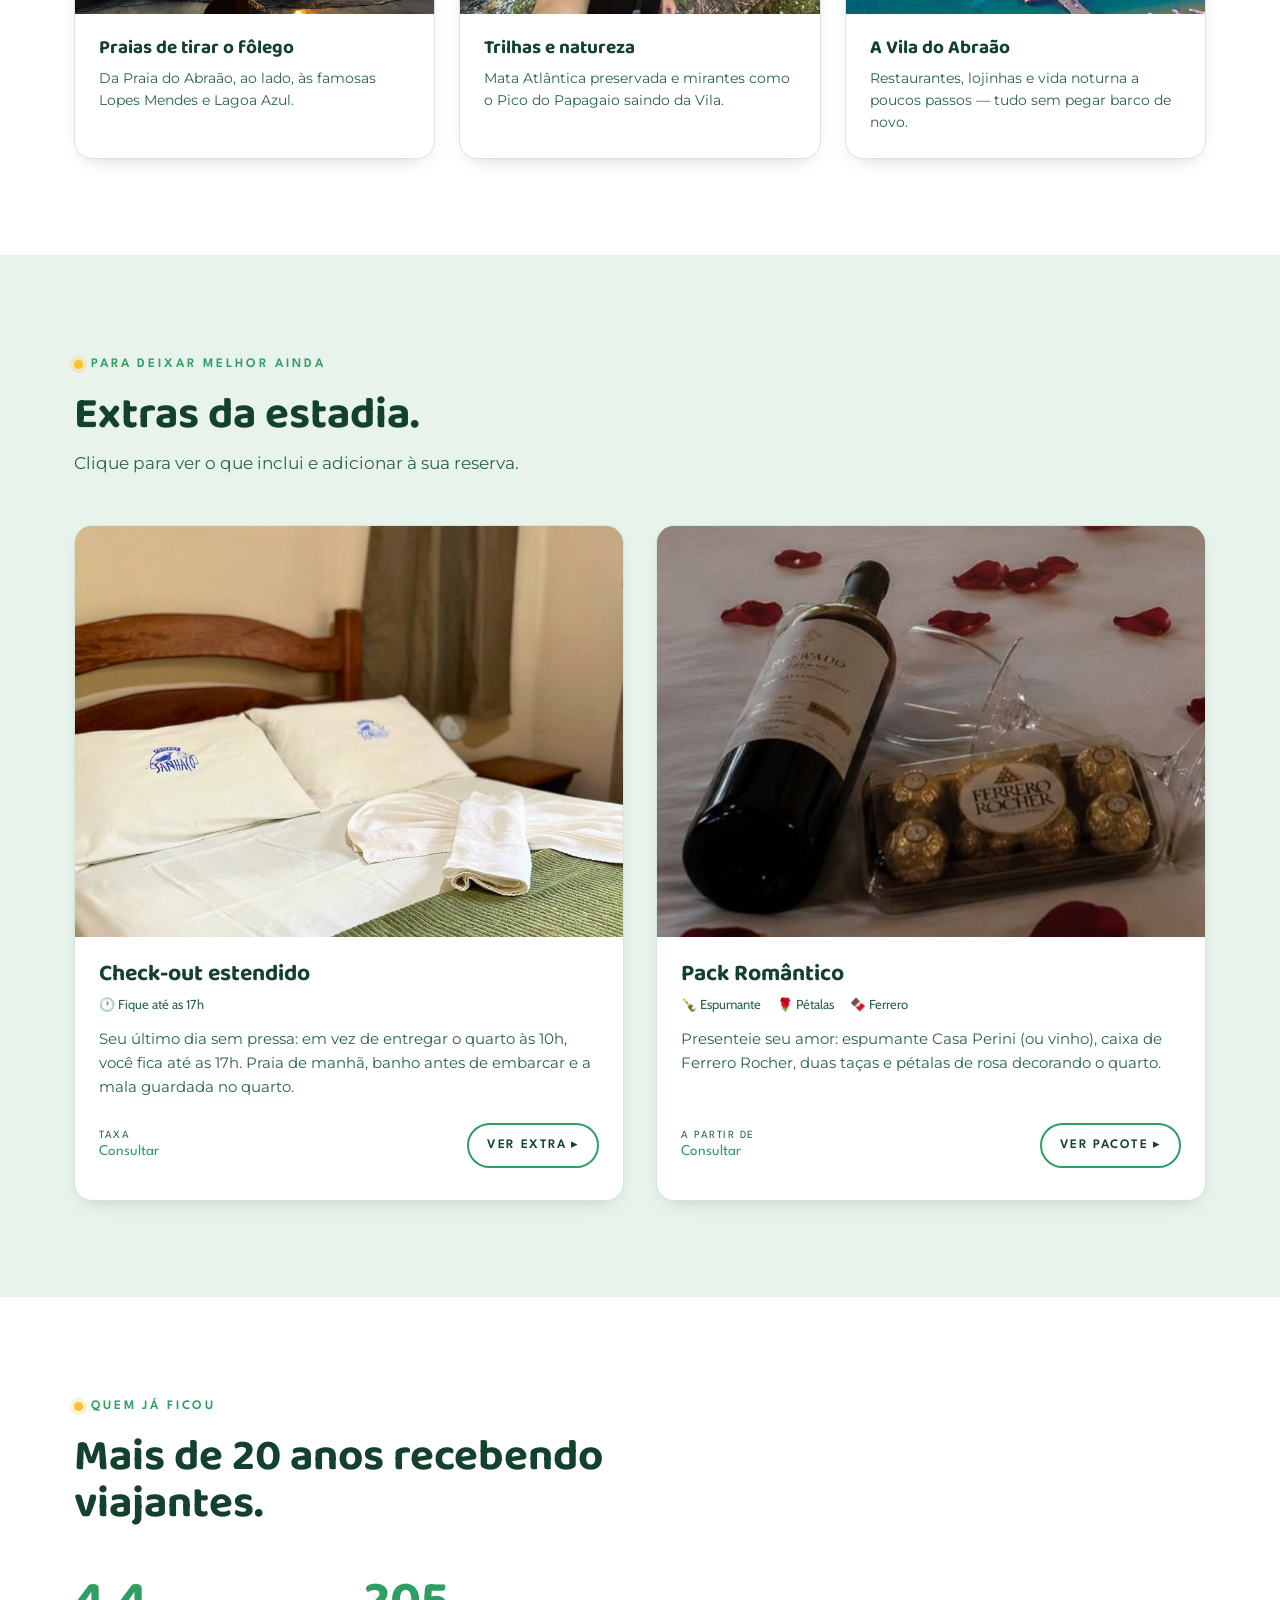
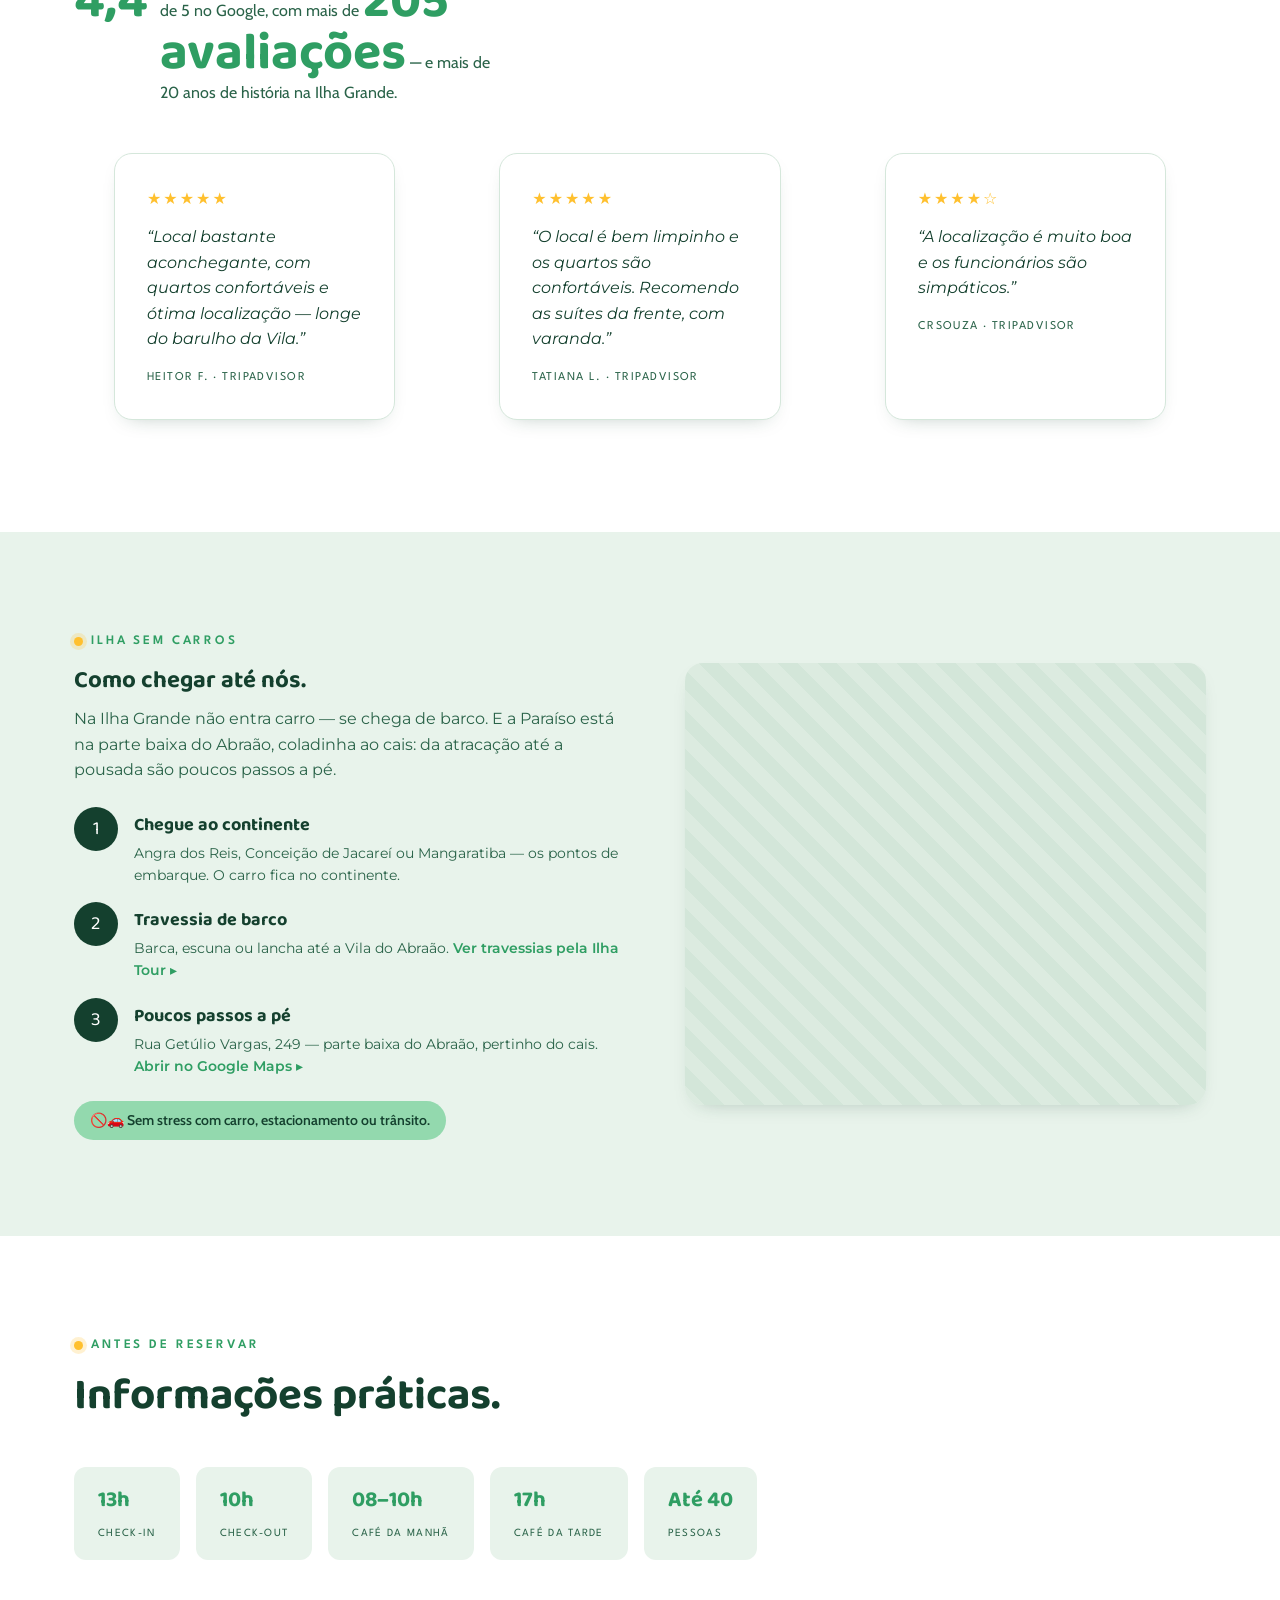
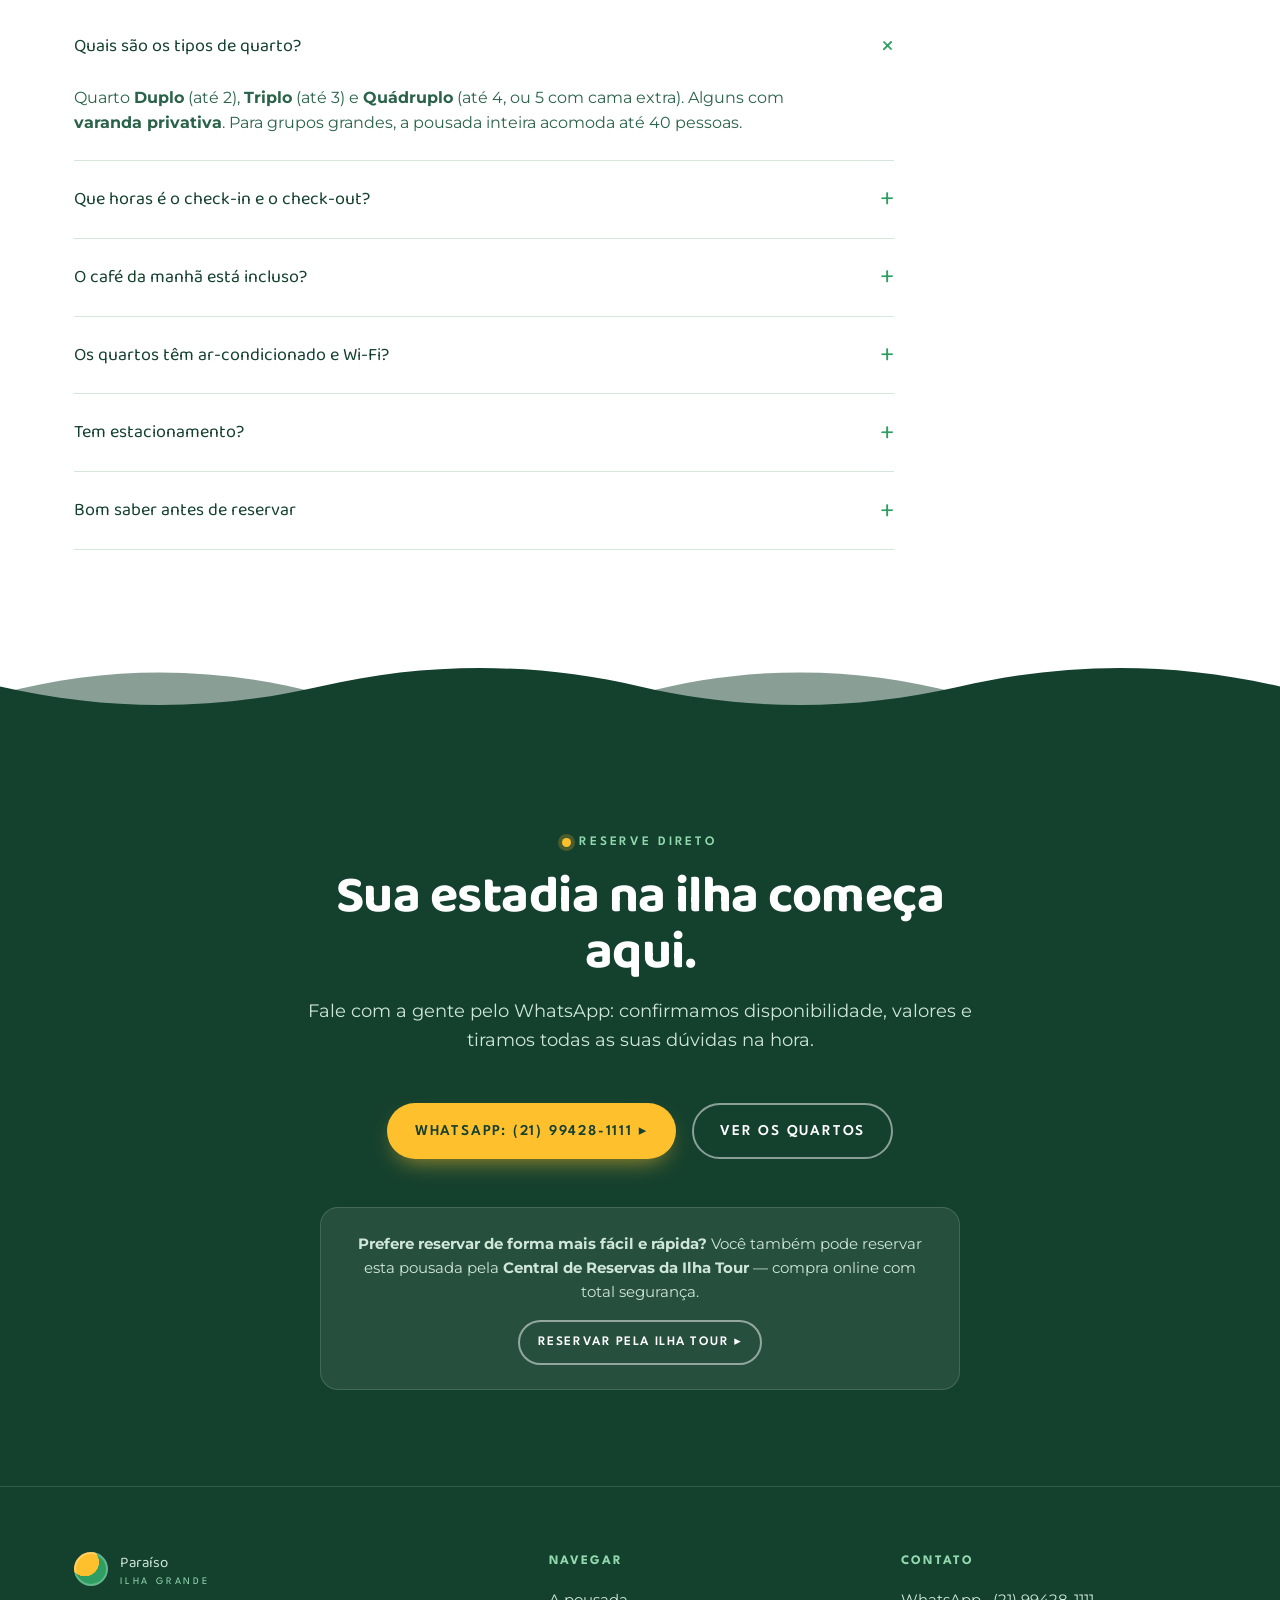
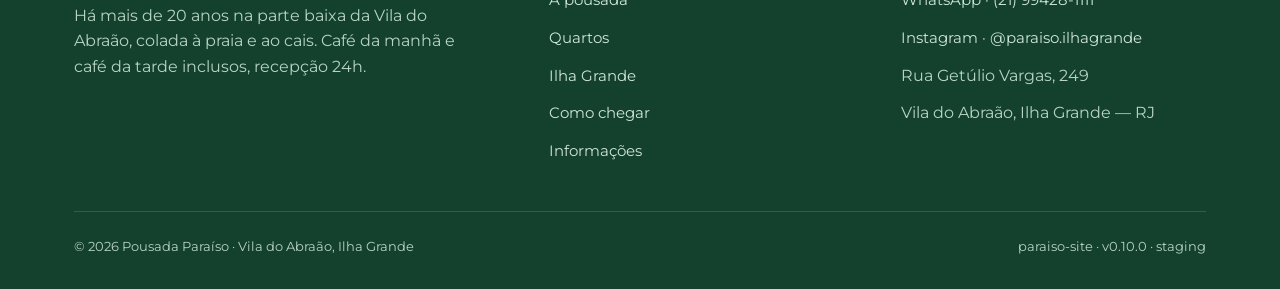
==== commit e784fe05: "v0.10.0 — cluster SEO de hospedagem: +3 artigos + interligacao - Novos posts: pousada com cafe da ma" ====
--- a/index.html
+++ b/index.html
@@ -404,7 +404,7 @@
     </div>
     <div class="foot__bottom">
       <span>© 2026 Pousada Paraíso · Vila do Abraão, Ilha Grande</span>
-      <span>paraiso-site · v0.9.0 · staging</span>
+      <span>paraiso-site · v0.10.0 · staging</span>
     </div>
   </div>
 </footer>
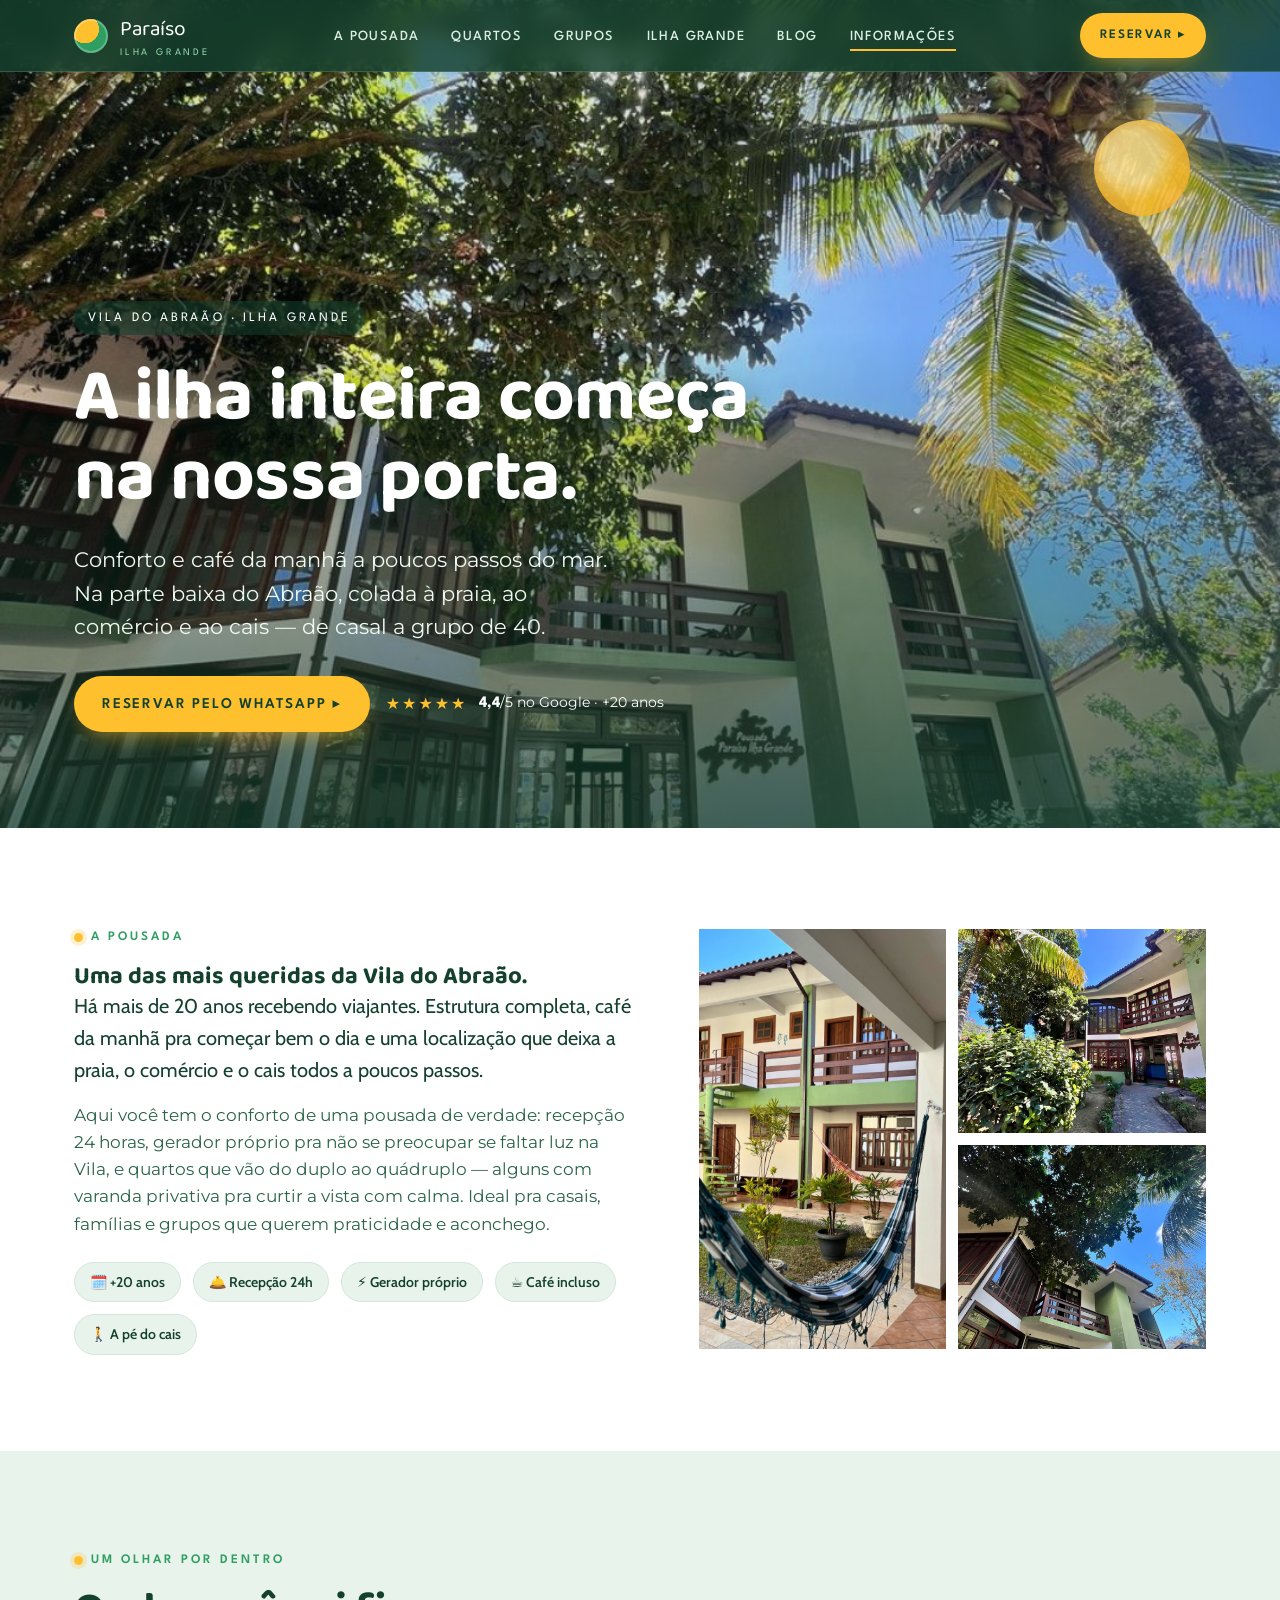
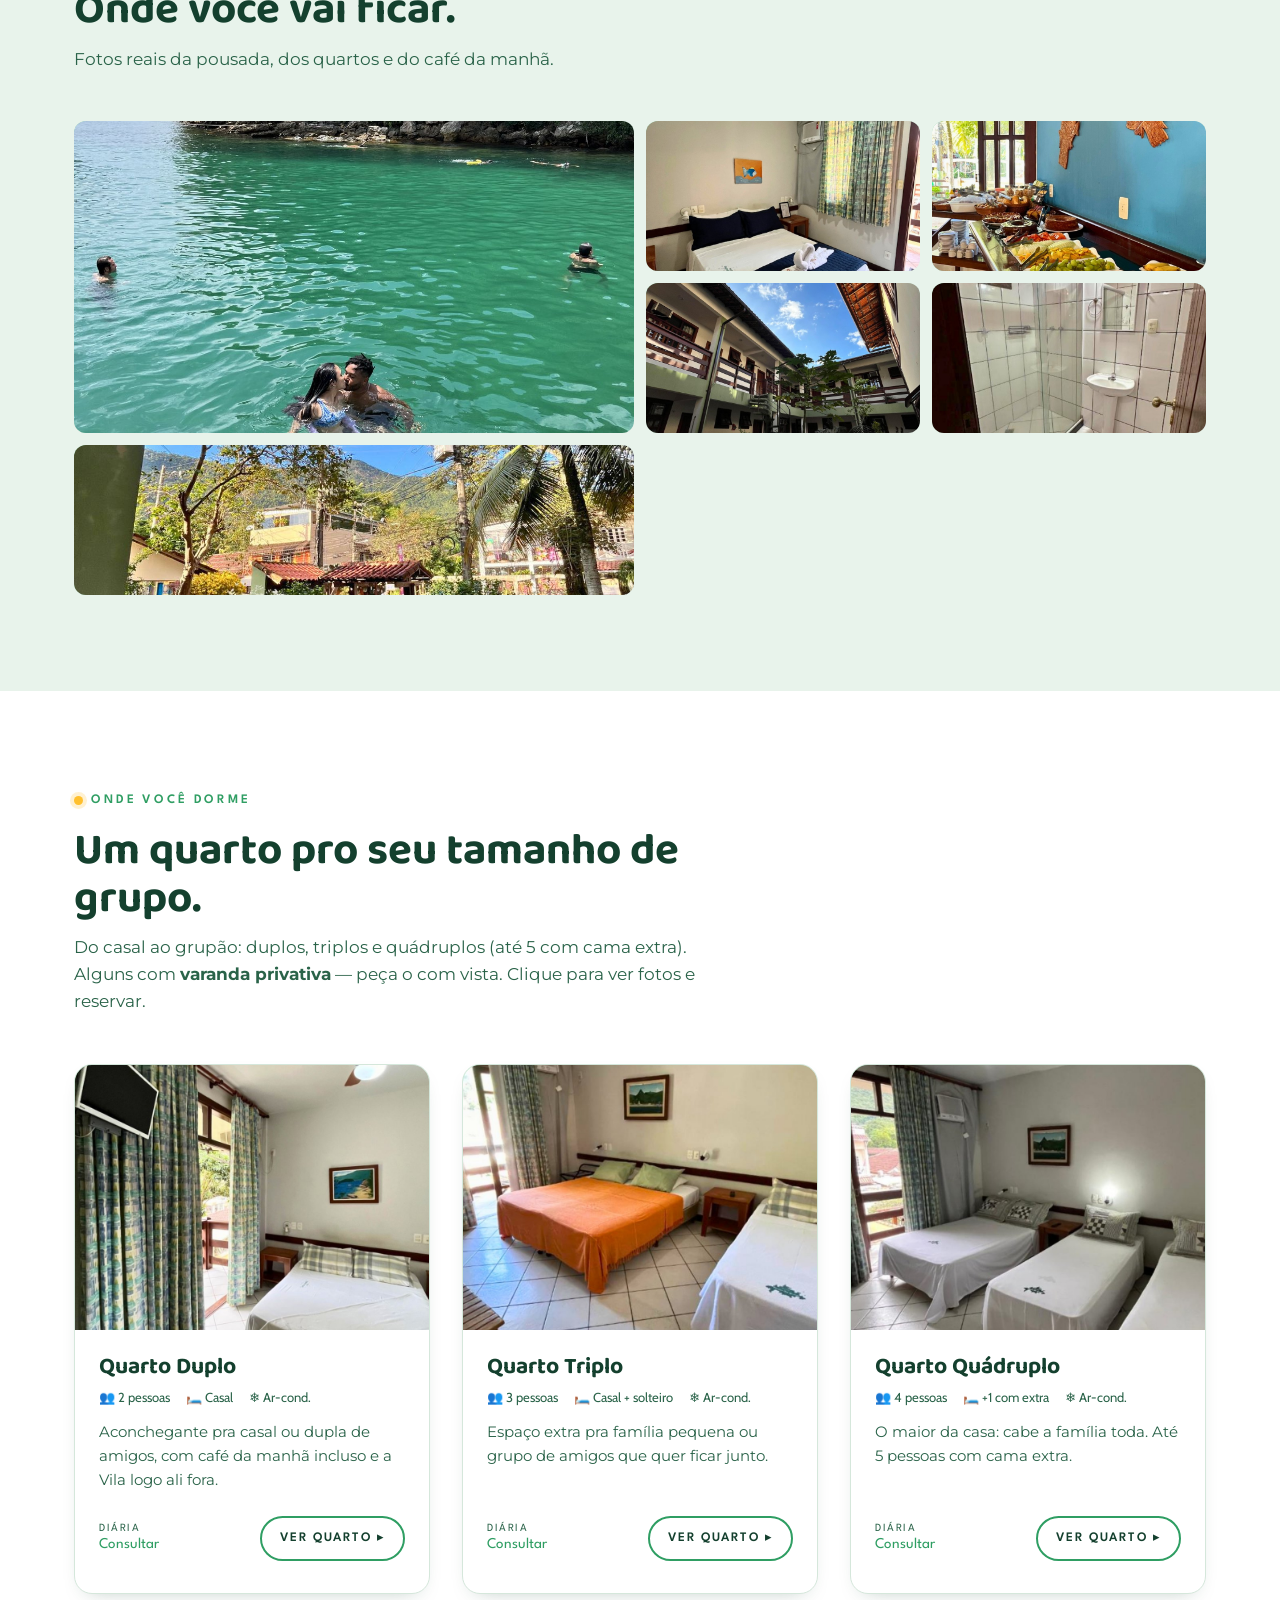
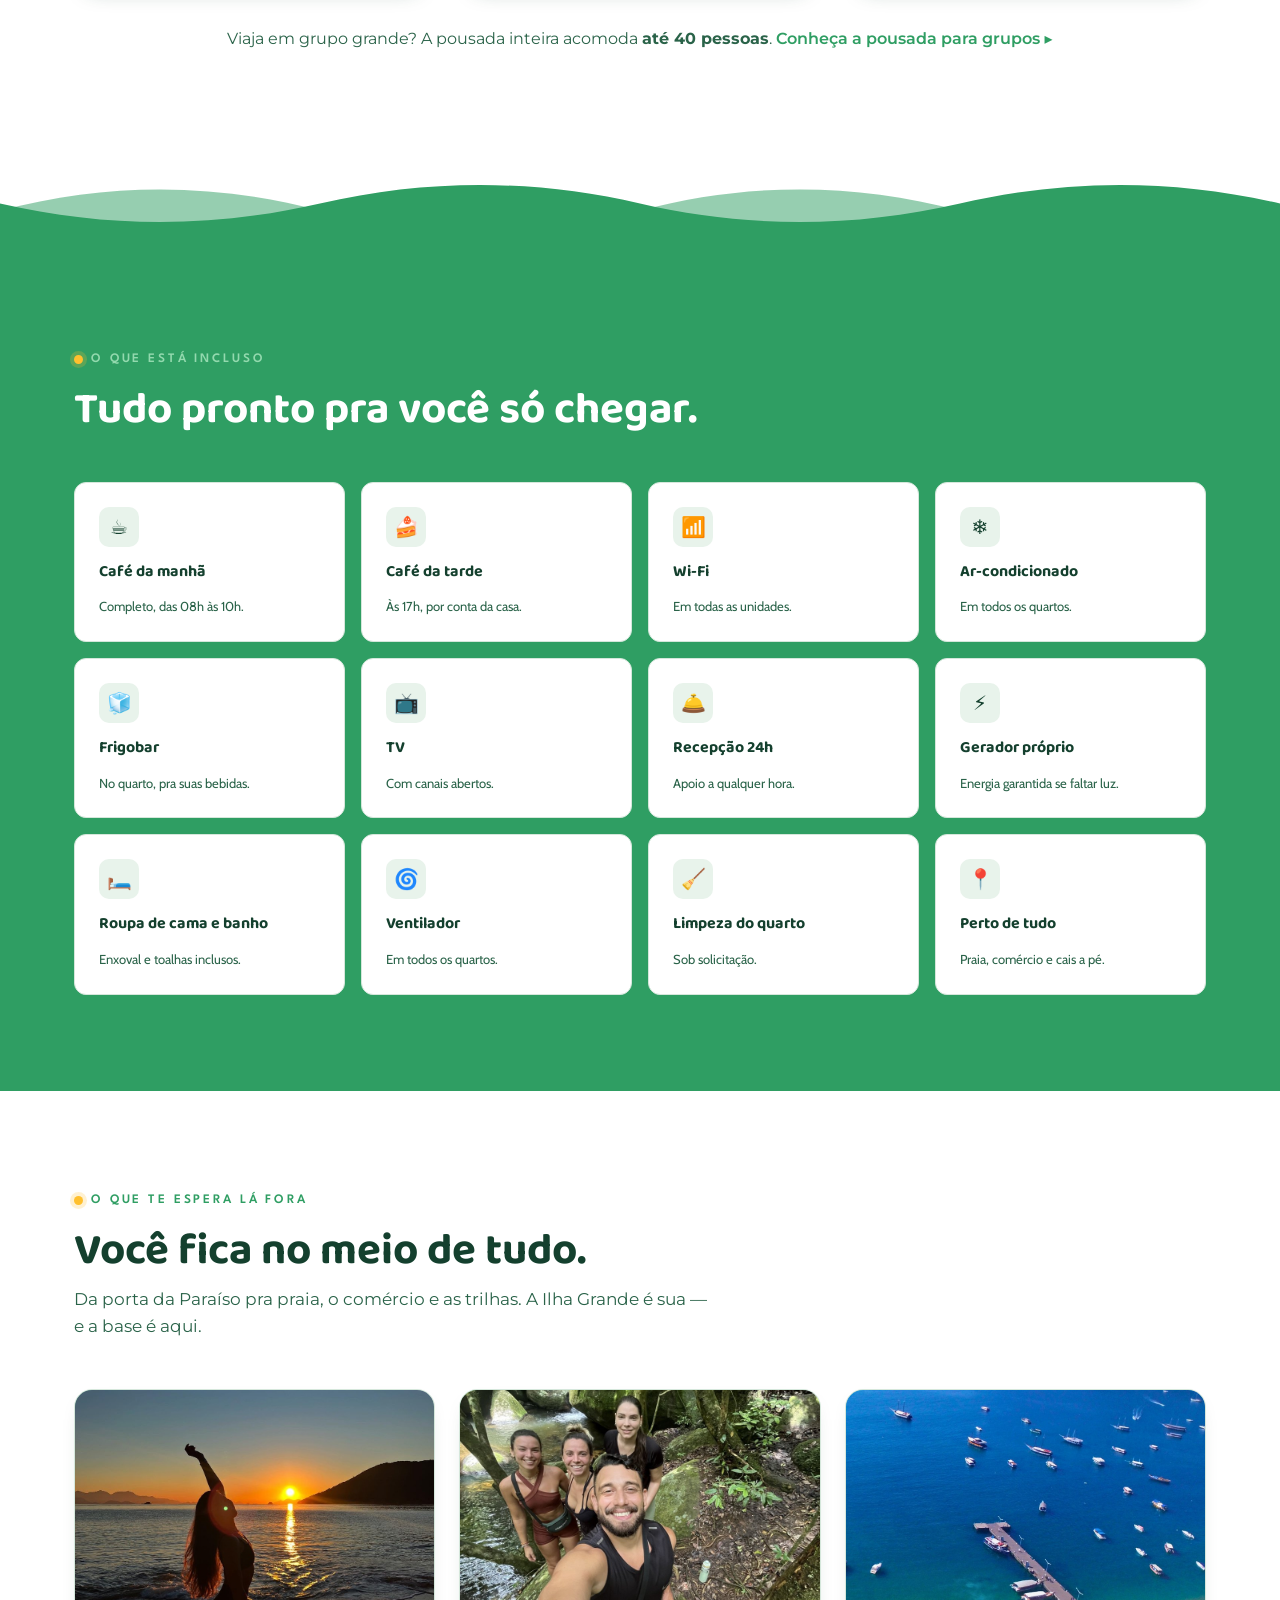
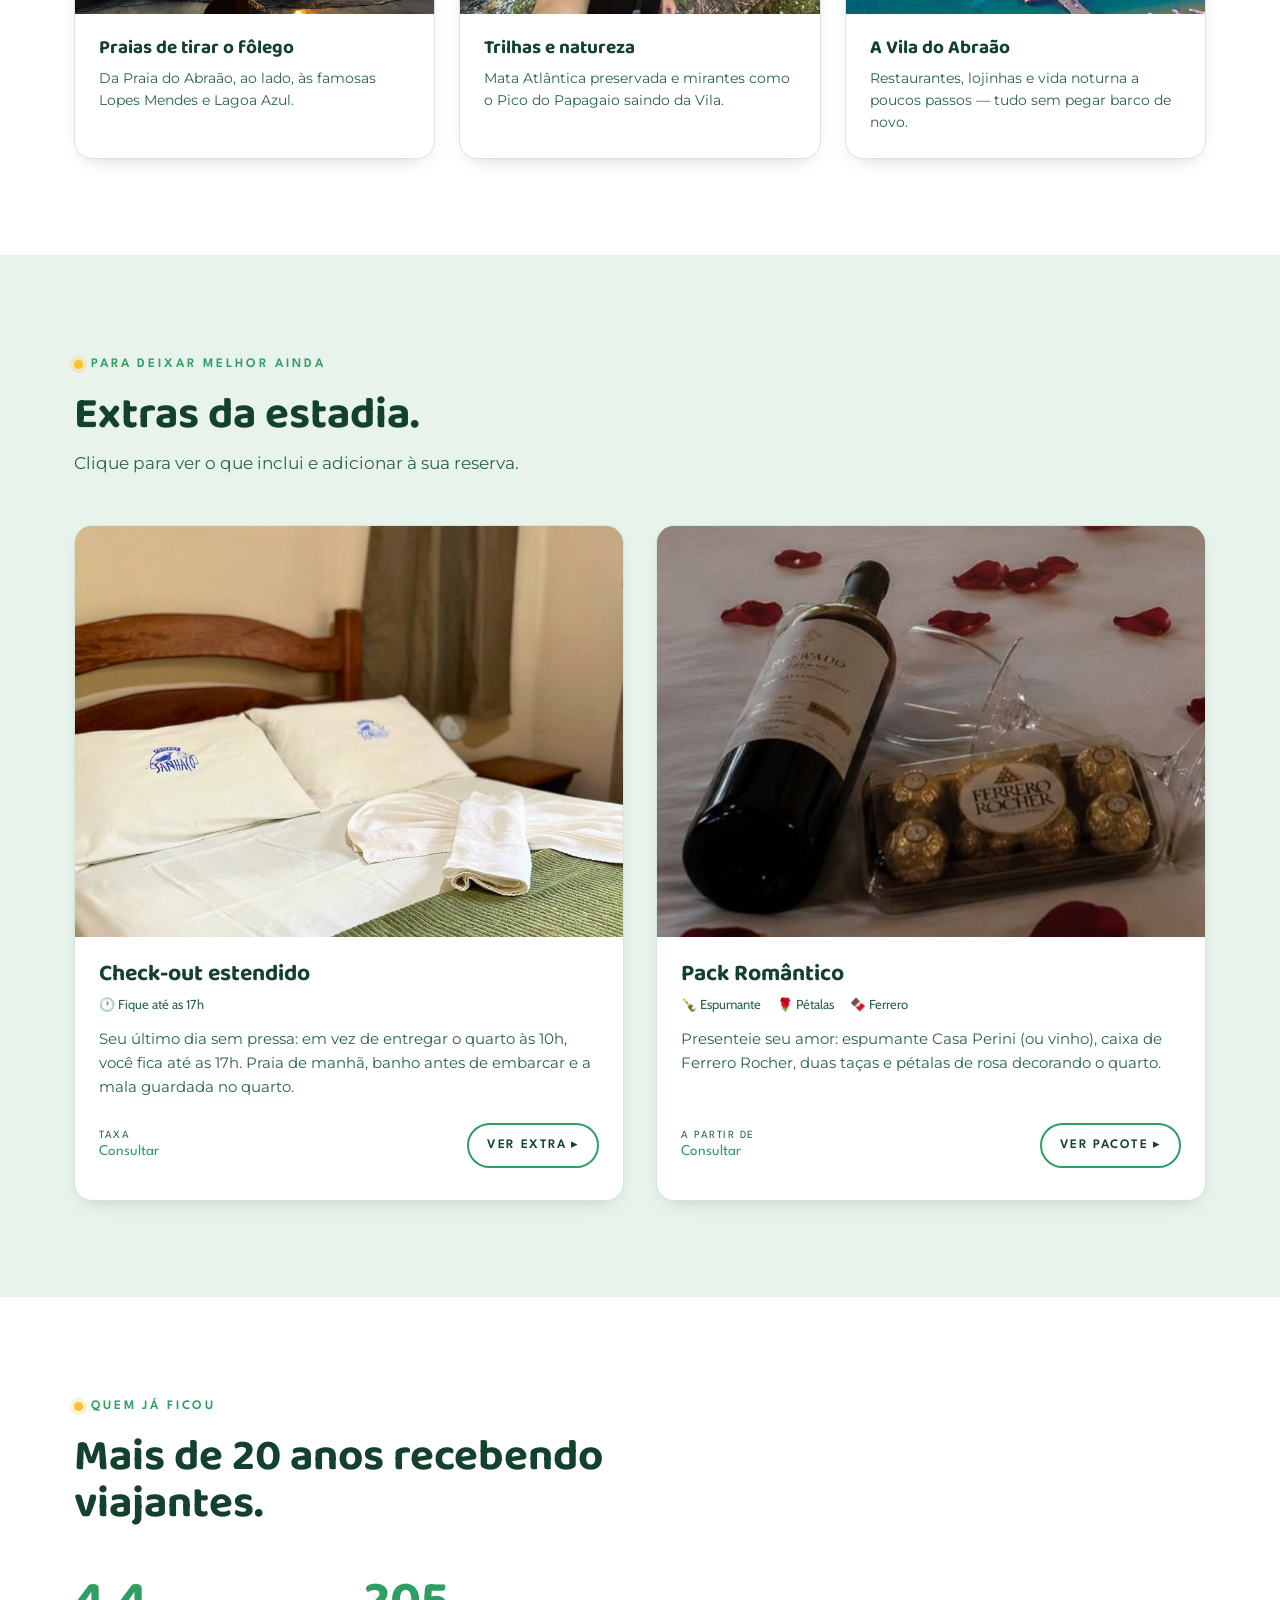
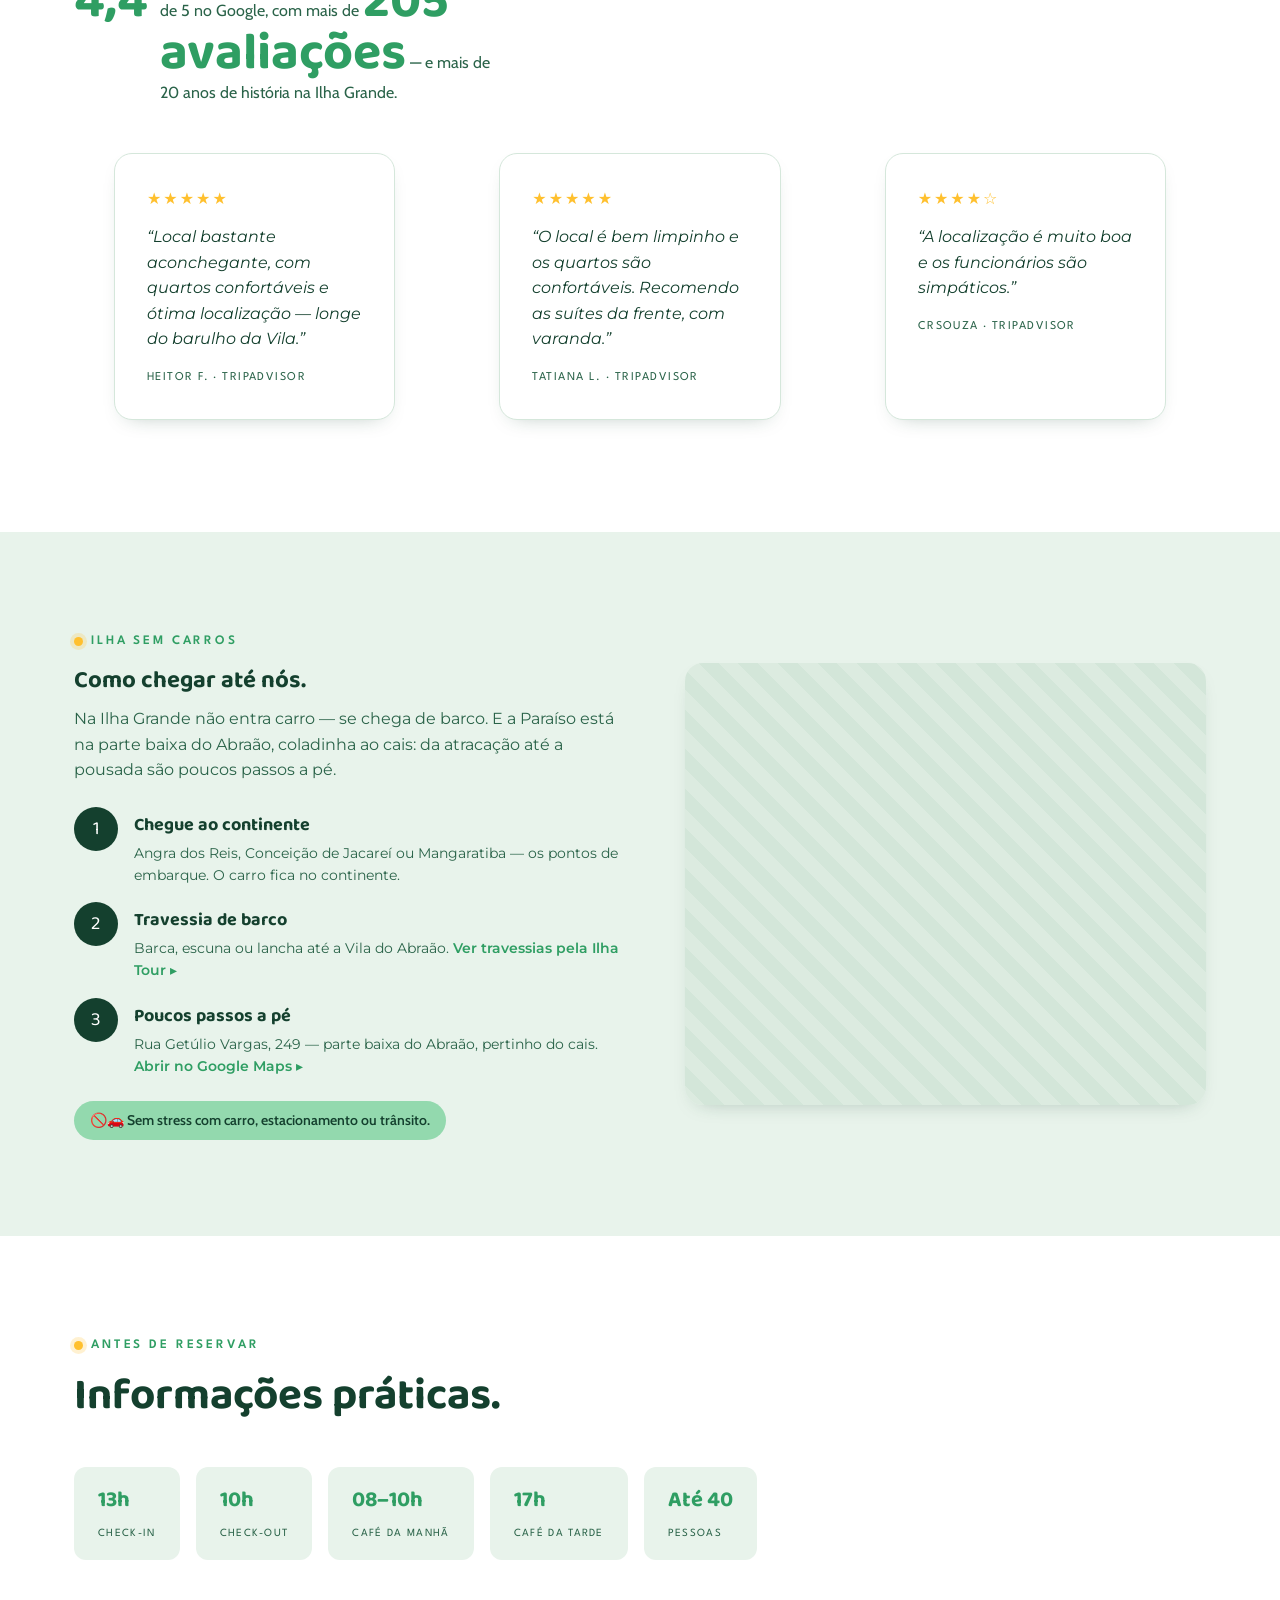
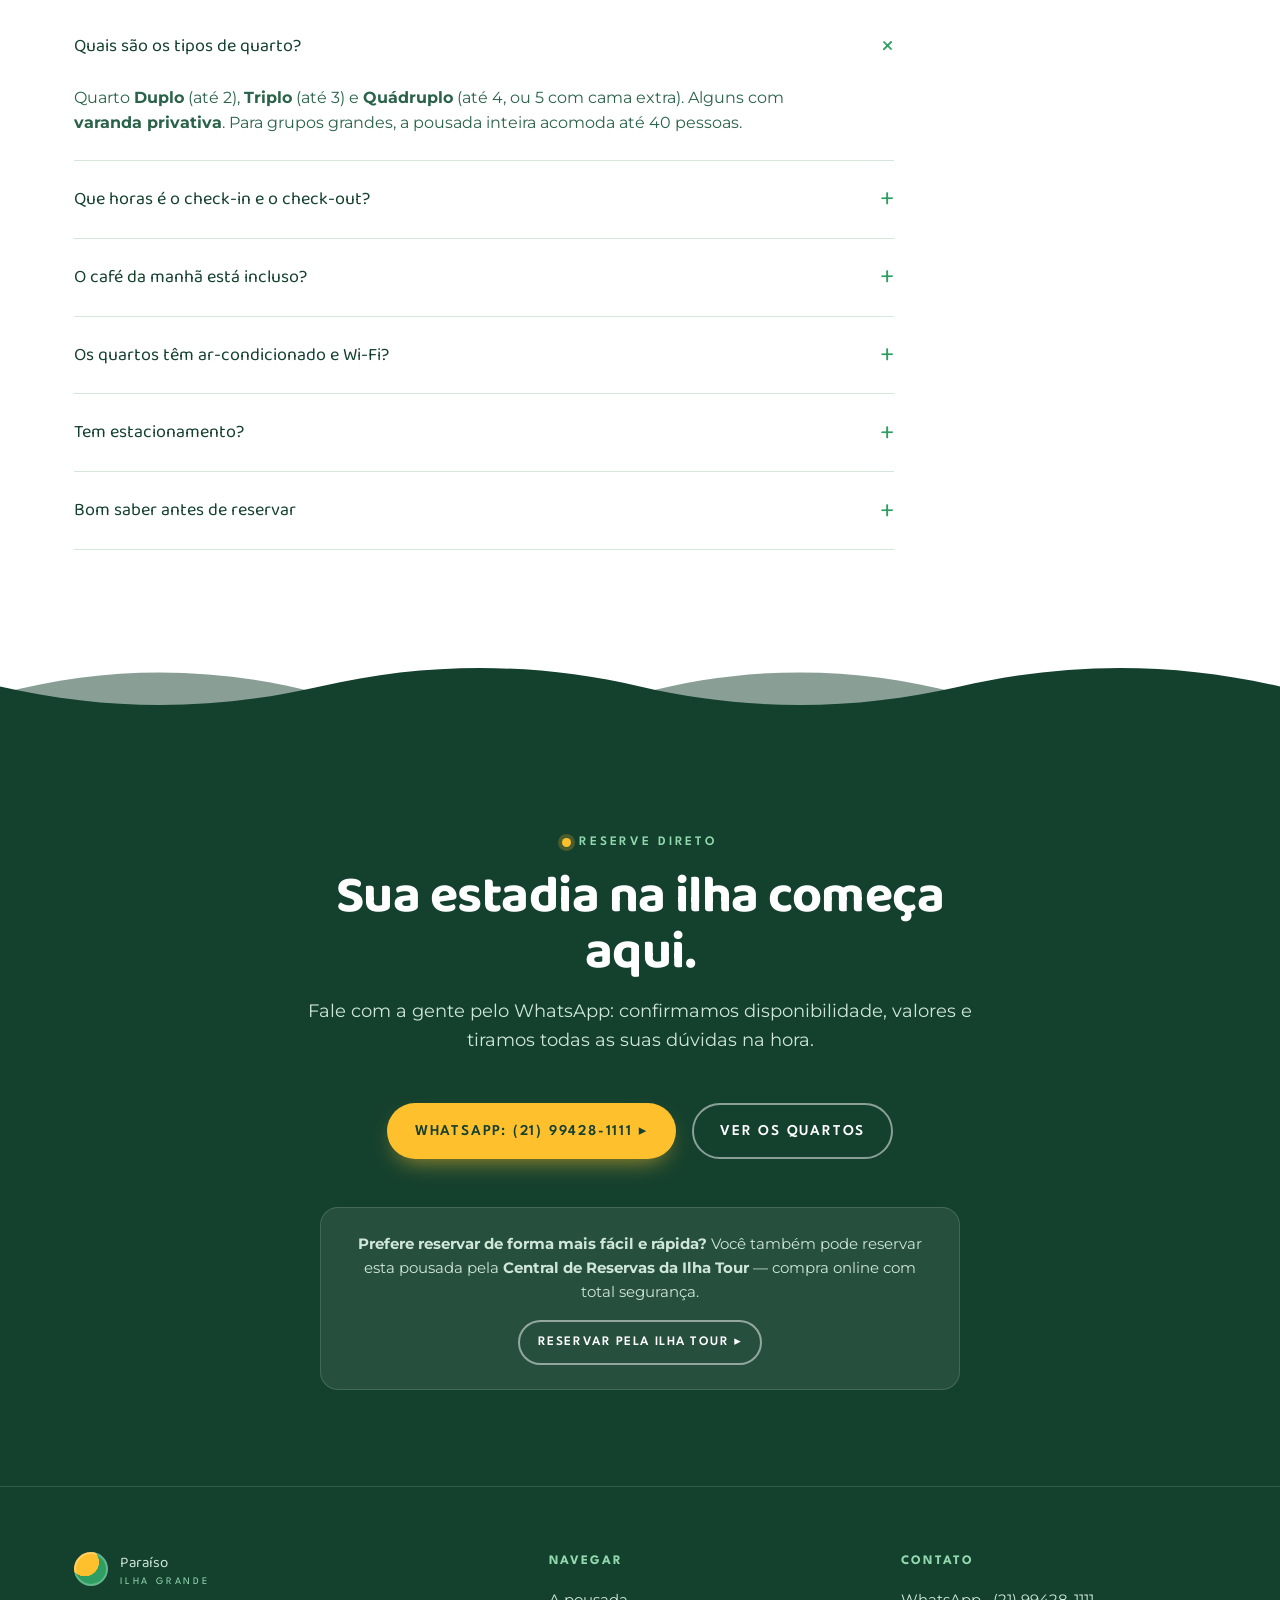
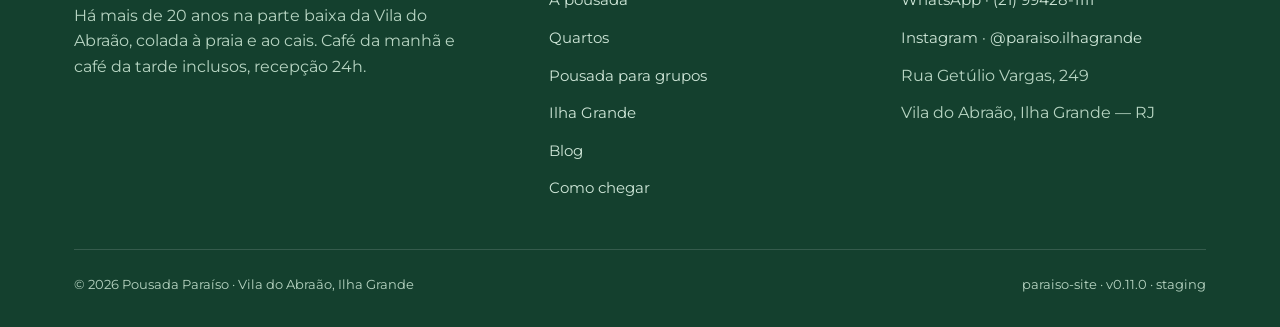
==== commit 492238e2: "v0.11.0 — pagina comercial Pousada para grupos + SEO interno - grupos.html: pousada inteira ate 40, " ====
--- a/index.html
+++ b/index.html
@@ -9,7 +9,7 @@
 <link rel="preload" as="image" href="assets/img/hero.jpg" fetchpriority="high" />
 <title>Pousada Paraíso · Ilha Grande — café da manhã e a praia a poucos passos</title>
 <meta name="description" content="Pousada Paraíso: mais de 20 anos na Vila do Abraão, Ilha Grande. Café da manhã e café da tarde inclusos, recepção 24h, Wi-Fi, ar-condicionado e gerador próprio — a poucos passos da praia e do cais. Reserve pelo WhatsApp." />
-<meta name="keywords" content="pousada ilha grande, pousada vila do abraão, pousada paraíso ilha grande, hospedagem ilha grande, pousada com café da manhã ilha grande" />
+<meta name="keywords" content="pousada ilha grande, pousada vila do abraão, pousada paraíso ilha grande, hospedagem ilha grande, pousada com café da manhã ilha grande, pousada para grupos ilha grande, alugar pousada inteira ilha grande" />
 <link rel="canonical" href="https://paraisoilhagrande.com.br/" />
 
 <meta property="og:type" content="website" />
@@ -86,9 +86,9 @@
       <ul class="nav__links" id="navLinks">
         <li><a href="#pousada">A Pousada</a></li>
         <li><a href="#quartos">Quartos</a></li>
+        <li><a href="grupos.html">Grupos</a></li>
         <li><a href="#ilha">Ilha Grande</a></li>
         <li><a href="blog/index.html">Blog</a></li>
-        <li><a href="#chegar">Como chegar</a></li>
         <li><a href="#info">Informações</a></li>
       </ul>
     </nav>
@@ -207,7 +207,7 @@
           </div>
         </a>
       </div>
-      <p style="text-align:center; margin-top:var(--s6); color:var(--palmeira-70)">Viaja em grupo grande? A pousada inteira acomoda <b>até 40 pessoas</b>. <a href="#reservar" style="color:var(--tropical); font-weight:600">Fale com a gente ▸</a></p>
+      <p style="text-align:center; margin-top:var(--s6); color:var(--palmeira-70)">Viaja em grupo grande? A pousada inteira acomoda <b>até 40 pessoas</b>. <a href="grupos.html" style="color:var(--tropical); font-weight:600">Conheça a pousada para grupos ▸</a></p>
     </div>
   </section>
 
@@ -387,9 +387,10 @@
         <ul>
           <li><a href="#pousada">A pousada</a></li>
           <li><a href="#quartos">Quartos</a></li>
+          <li><a href="grupos.html">Pousada para grupos</a></li>
           <li><a href="#ilha">Ilha Grande</a></li>
+          <li><a href="blog/index.html">Blog</a></li>
           <li><a href="#chegar">Como chegar</a></li>
-          <li><a href="#info">Informações</a></li>
         </ul>
       </div>
       <div>
@@ -404,7 +405,7 @@
     </div>
     <div class="foot__bottom">
       <span>© 2026 Pousada Paraíso · Vila do Abraão, Ilha Grande</span>
-      <span>paraiso-site · v0.10.0 · staging</span>
+      <span>paraiso-site · v0.11.0 · staging</span>
     </div>
   </div>
 </footer>
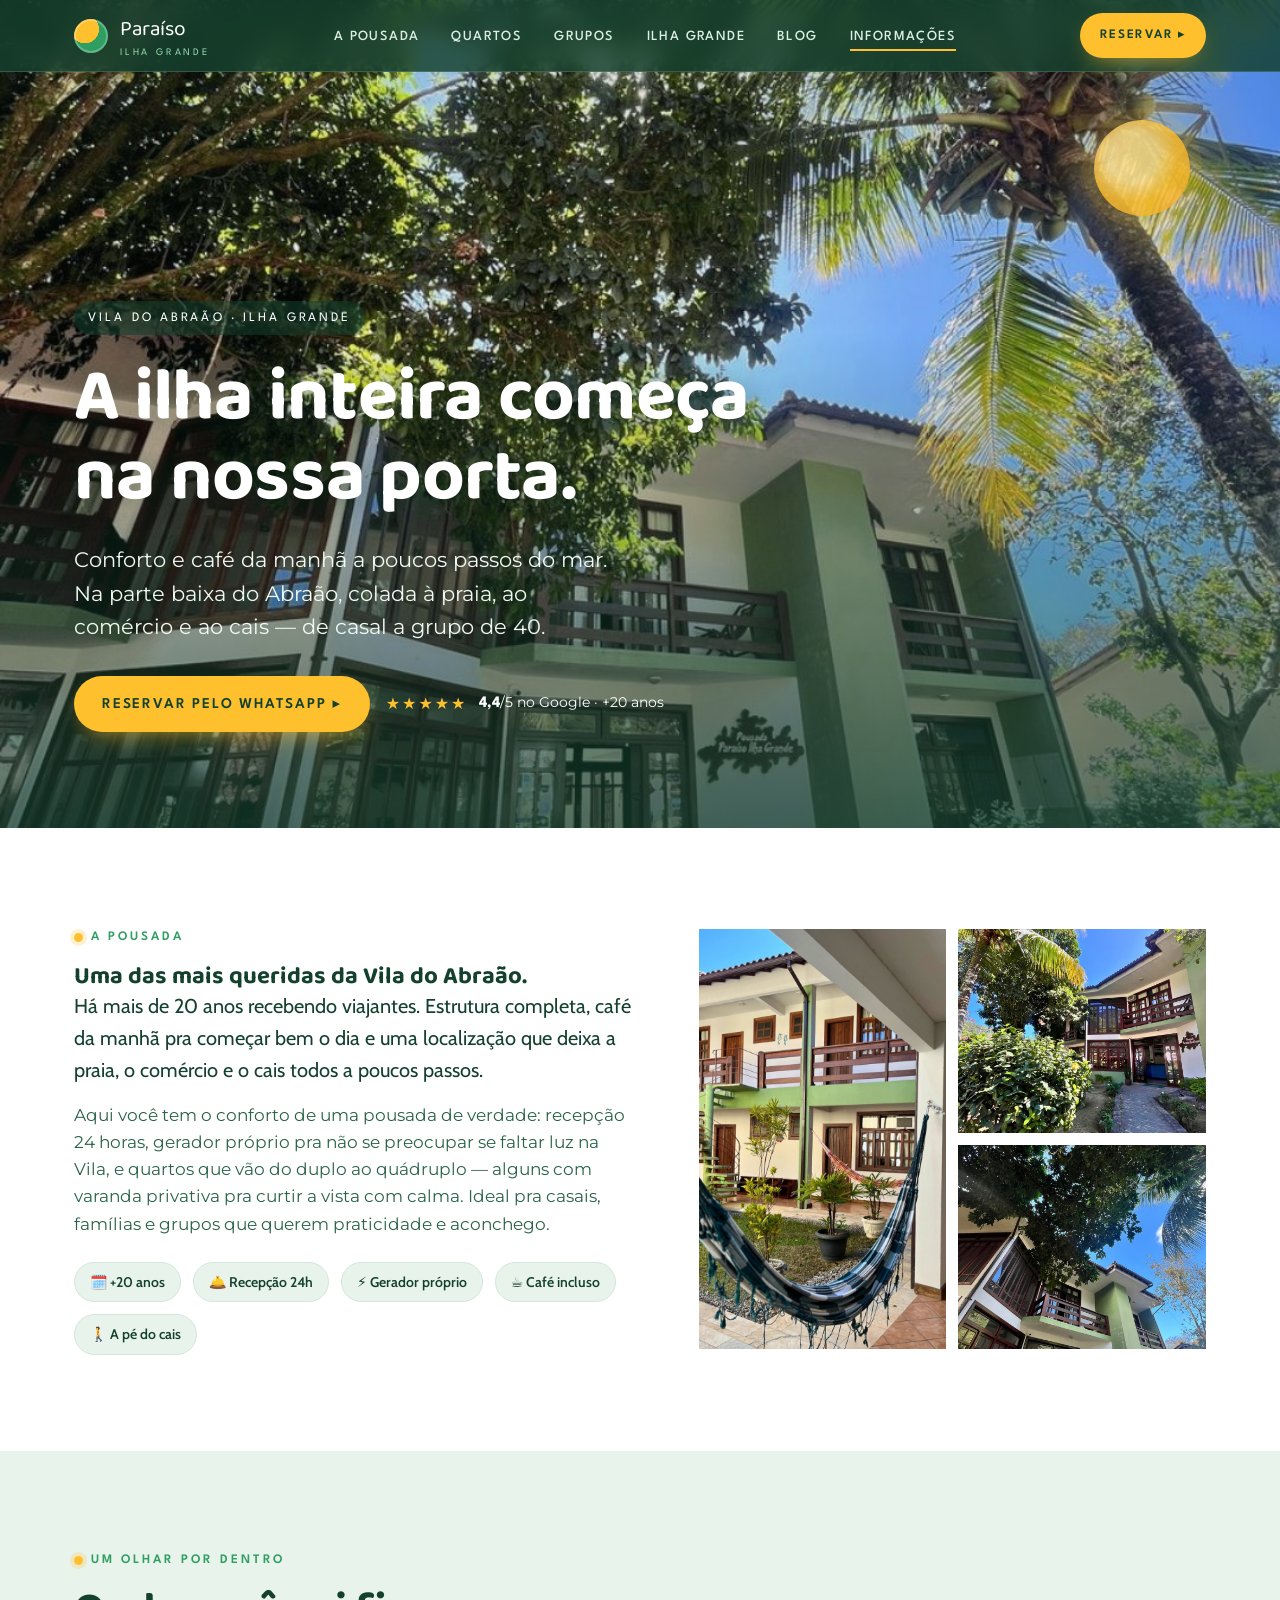
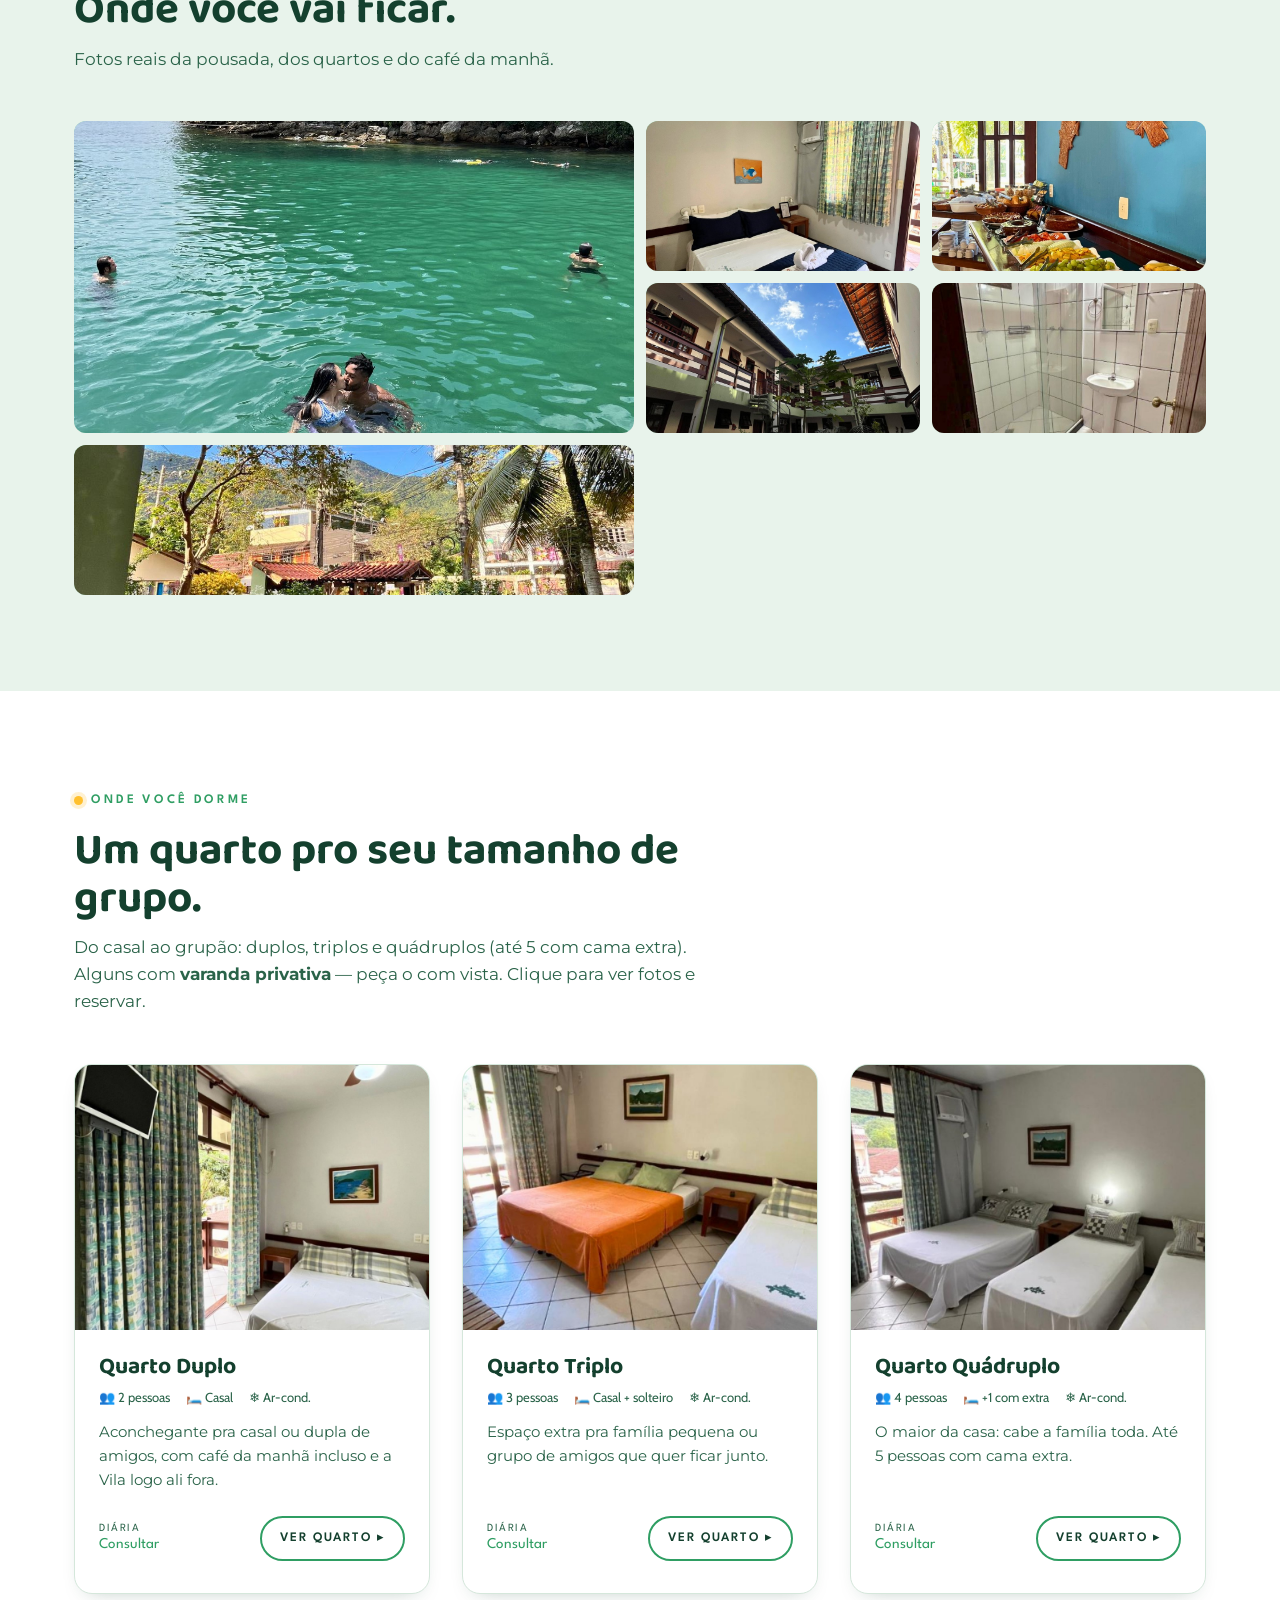
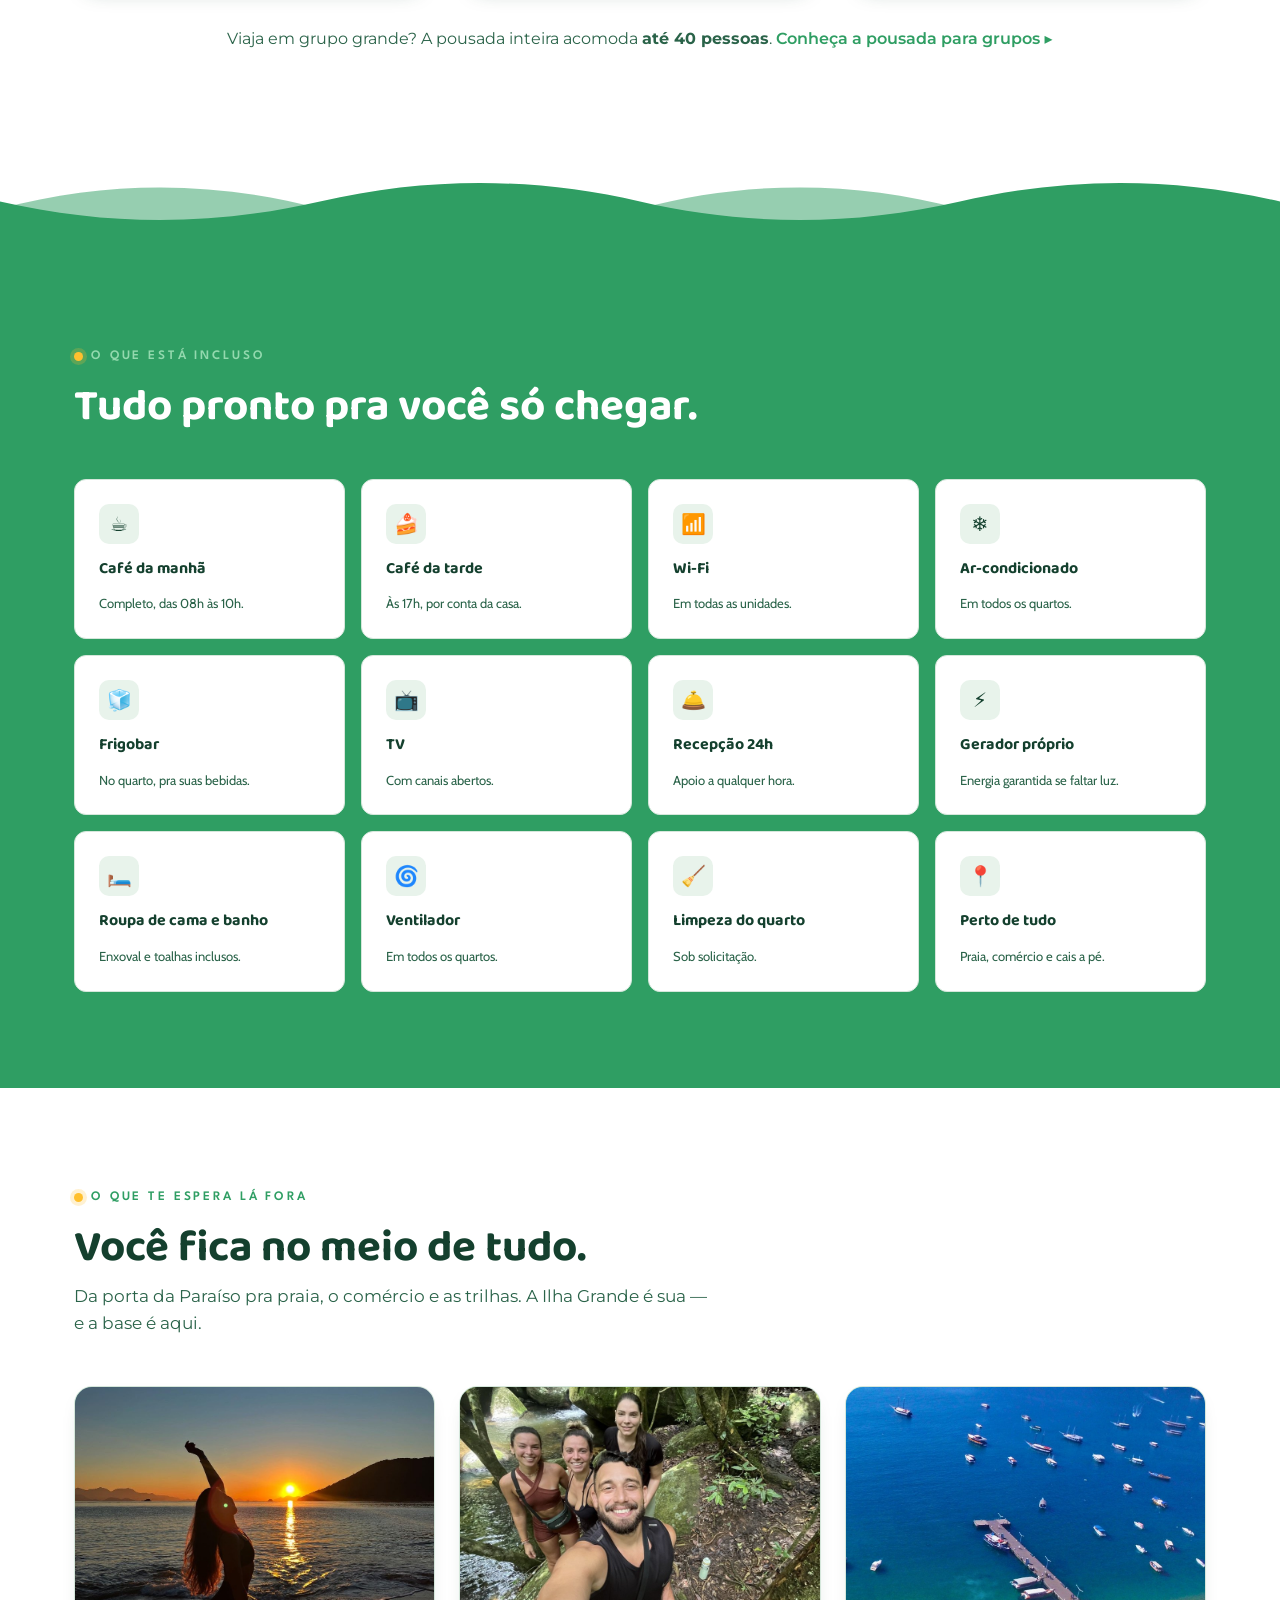
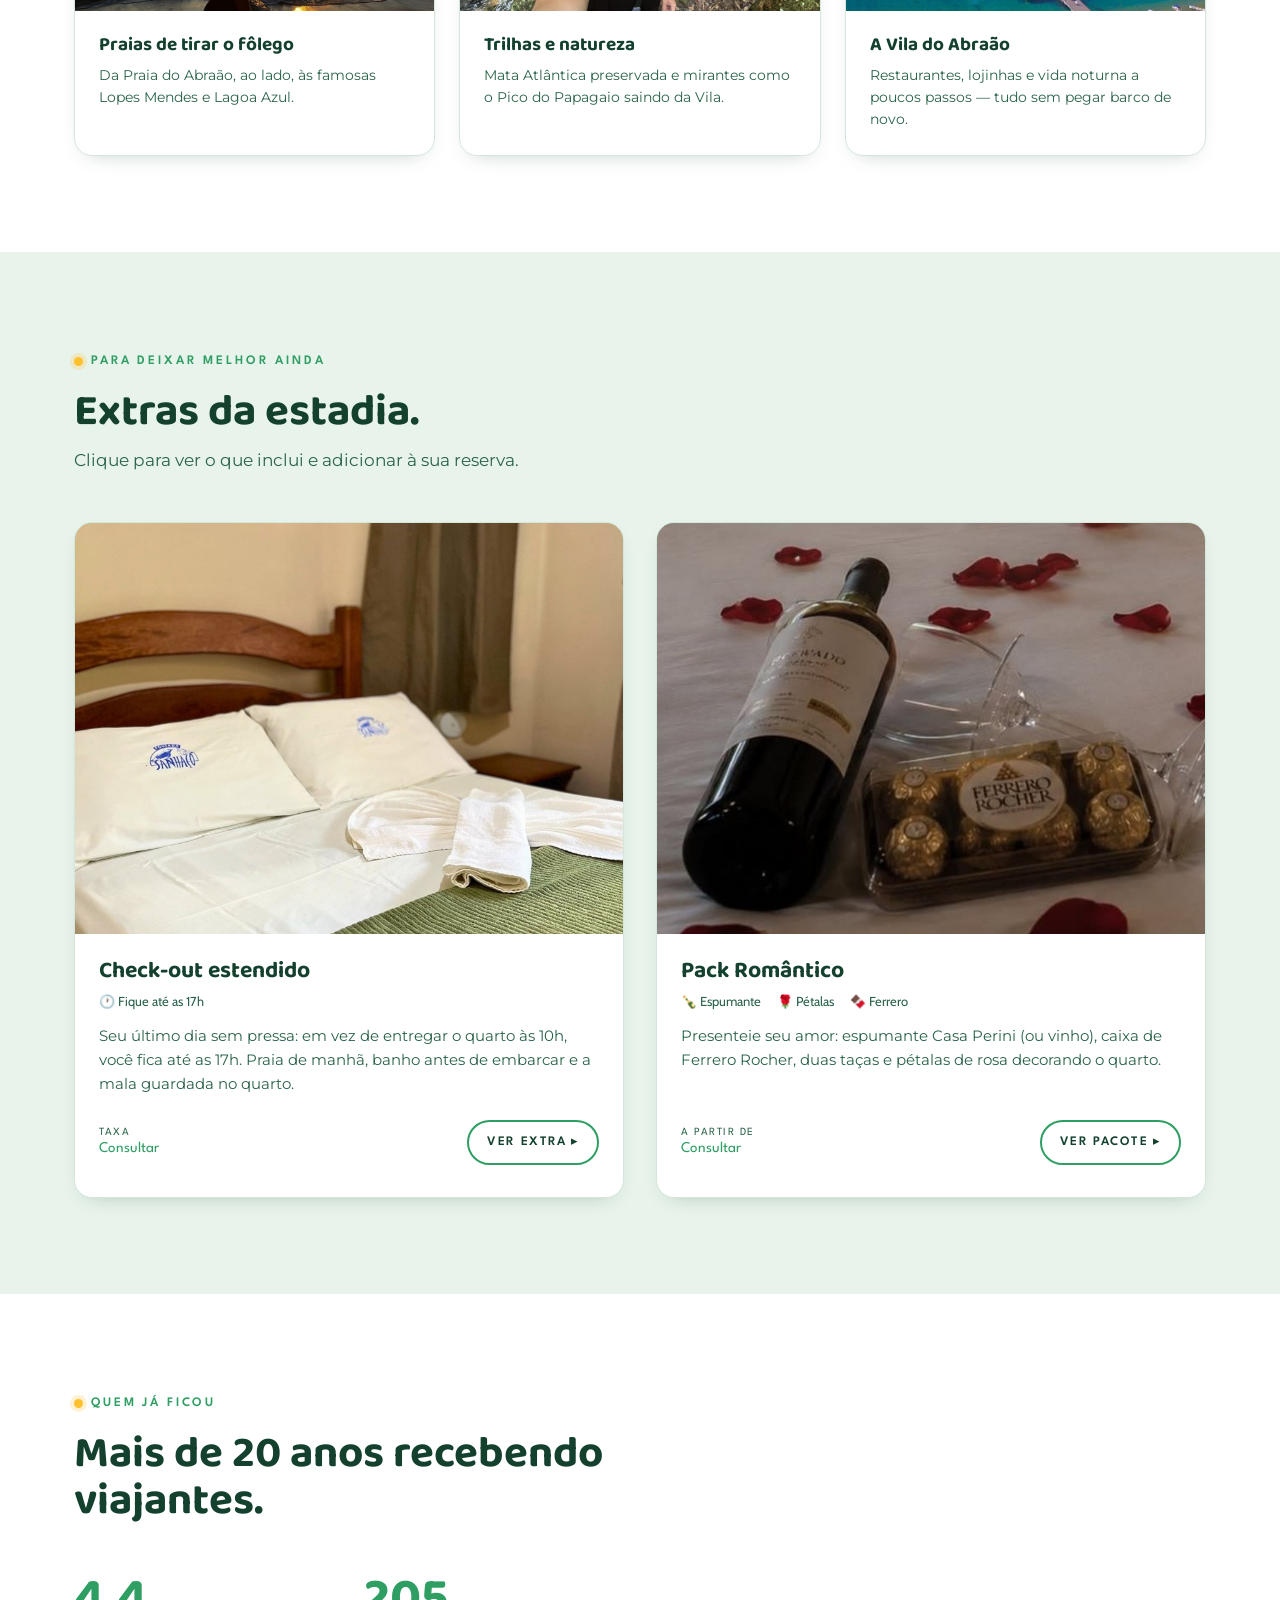
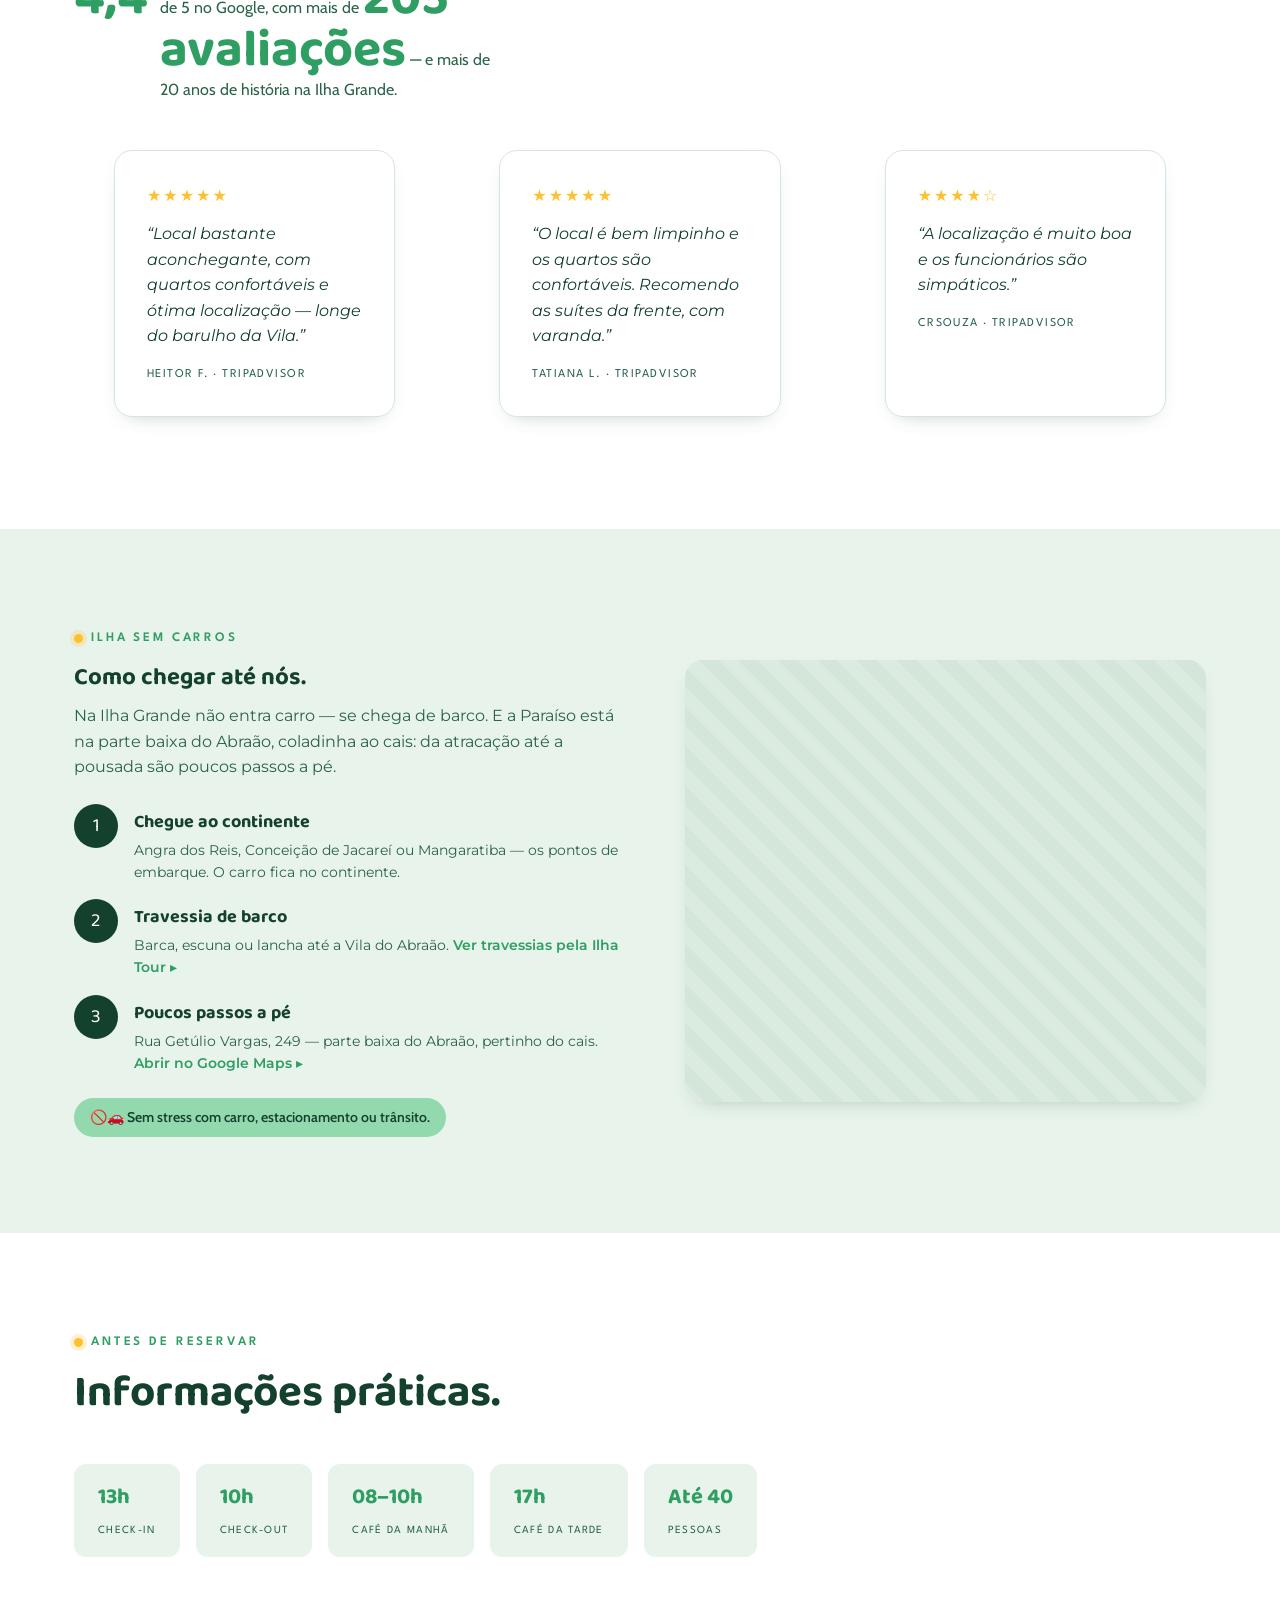
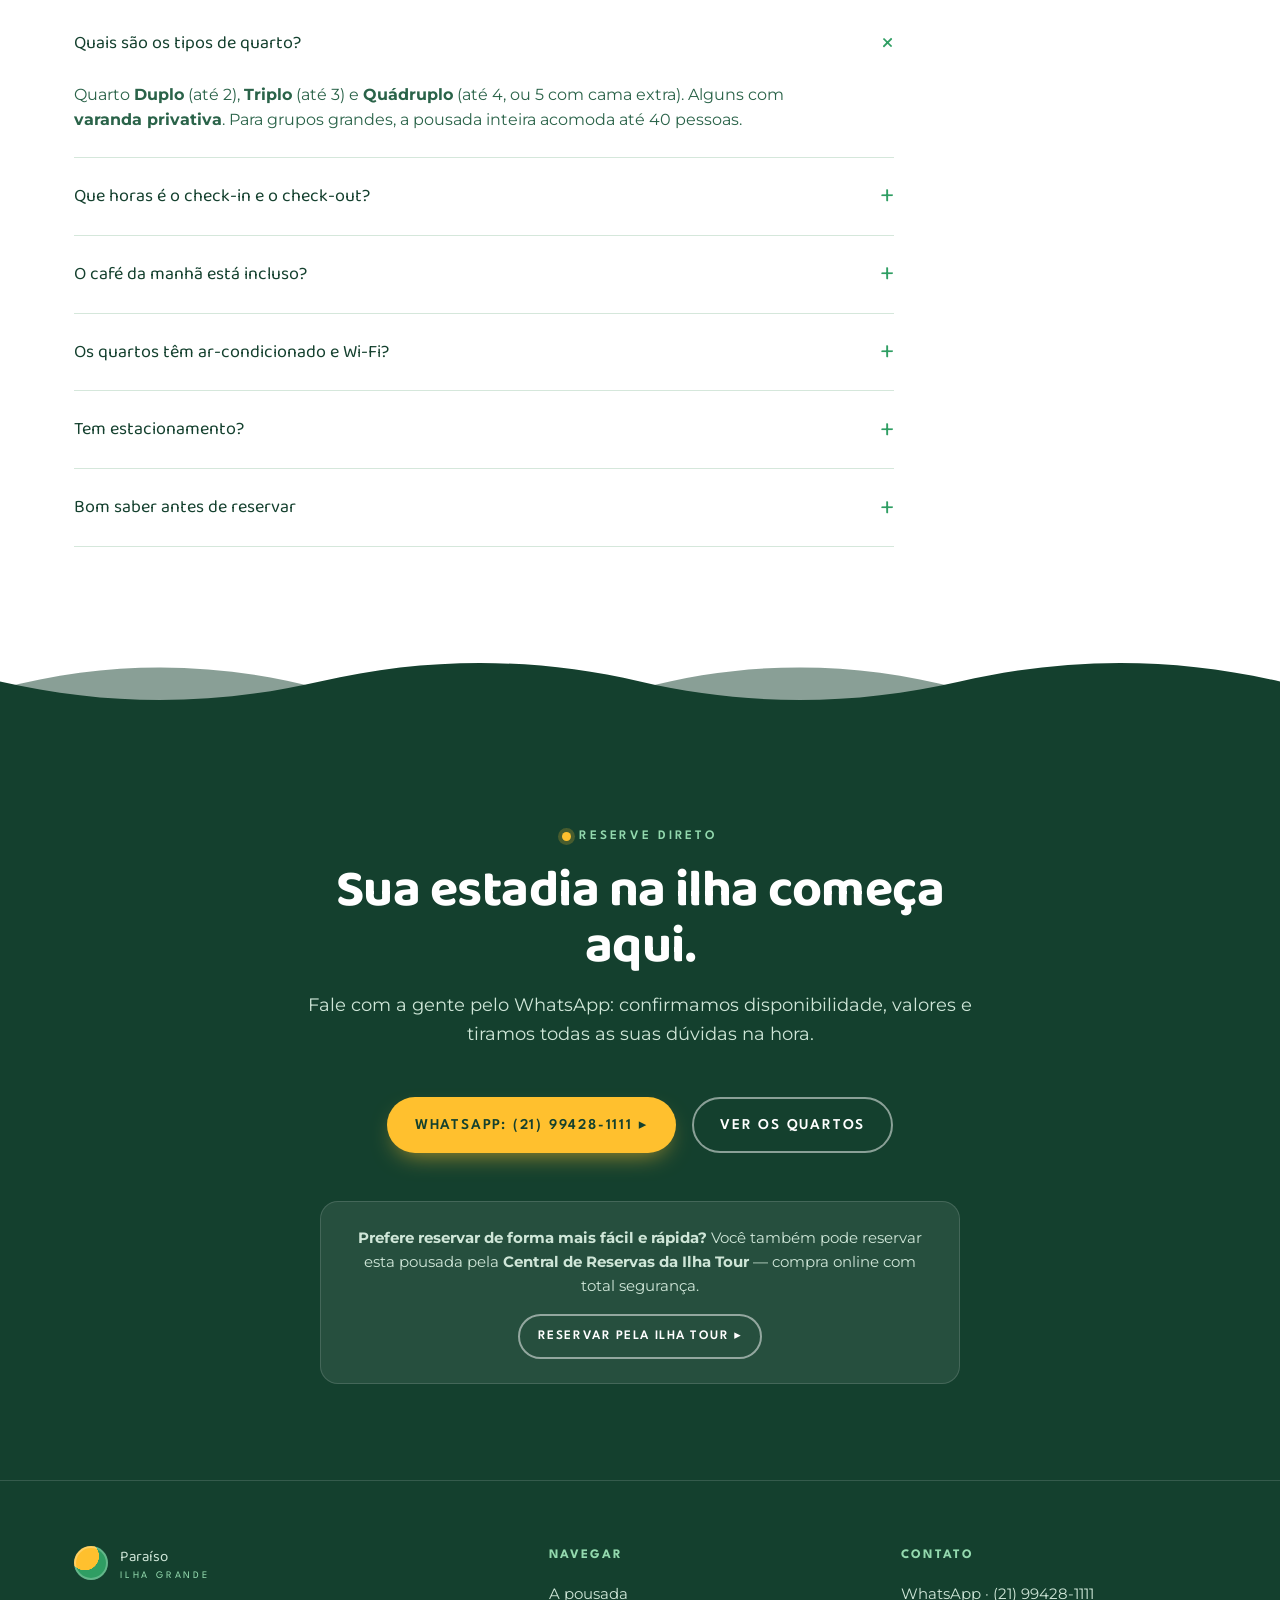
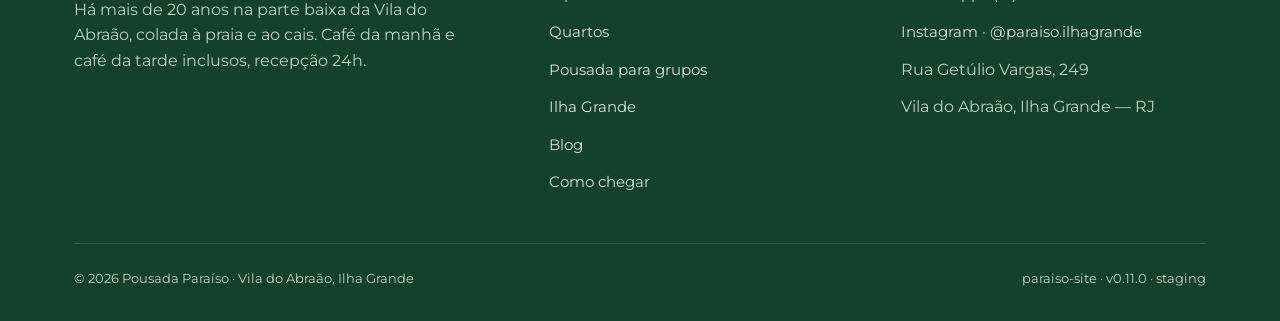
==== commit fb2a3986: "v0.12.0 -- URLs limpas (sem .html) + fix seam da onda - .htaccess: redirect 301 de X.html -> X, serv" ====
--- a/index.html
+++ b/index.html
@@ -86,9 +86,9 @@
       <ul class="nav__links" id="navLinks">
         <li><a href="#pousada">A Pousada</a></li>
         <li><a href="#quartos">Quartos</a></li>
-        <li><a href="grupos.html">Grupos</a></li>
+        <li><a href="/grupos">Grupos</a></li>
         <li><a href="#ilha">Ilha Grande</a></li>
-        <li><a href="blog/index.html">Blog</a></li>
+        <li><a href="/blog/">Blog</a></li>
         <li><a href="#info">Informações</a></li>
       </ul>
     </nav>
@@ -179,7 +179,7 @@
         <p>Do casal ao grupão: duplos, triplos e quádruplos (até 5 com cama extra). Alguns com <b>varanda privativa</b> — peça o com vista. Clique para ver fotos e reservar.</p>
       </div>
       <div class="cards">
-        <a class="pcard" href="quarto.html?tipo=duplo">
+        <a class="pcard" href="/quarto?tipo=duplo">
           <div class="pcard__media"><img class="slot" src="assets/img/quarto-duplo.jpg" alt="Quarto Duplo da Pousada Paraíso" loading="lazy" onerror="this.remove()" /><span class="pcard__tag">Até 2</span><span class="ph">foto</span></div>
           <div class="pcard__body">
             <h3>Quarto Duplo</h3>
@@ -188,7 +188,7 @@
             <div class="pcard__foot"><span class="price"><small>Diária</small><span class="todef">Consultar</span></span><span class="btn btn--ghost btn--sm">Ver quarto ▸</span></div>
           </div>
         </a>
-        <a class="pcard" href="quarto.html?tipo=triplo">
+        <a class="pcard" href="/quarto?tipo=triplo">
           <div class="pcard__media"><img class="slot" src="assets/img/quarto-triplo.jpg" alt="Quarto Triplo da Pousada Paraíso" loading="lazy" onerror="this.remove()" /><span class="pcard__tag">Até 3</span><span class="ph">foto</span></div>
           <div class="pcard__body">
             <h3>Quarto Triplo</h3>
@@ -197,7 +197,7 @@
             <div class="pcard__foot"><span class="price"><small>Diária</small><span class="todef">Consultar</span></span><span class="btn btn--ghost btn--sm">Ver quarto ▸</span></div>
           </div>
         </a>
-        <a class="pcard" href="quarto.html?tipo=quadruplo">
+        <a class="pcard" href="/quarto?tipo=quadruplo">
           <div class="pcard__media"><img class="slot" src="assets/img/quarto-quadruplo.jpg" alt="Quarto Quádruplo da Pousada Paraíso" loading="lazy" onerror="this.remove()" /><span class="pcard__tag">Até 4 (+1)</span><span class="ph">foto</span></div>
           <div class="pcard__body">
             <h3>Quarto Quádruplo</h3>
@@ -207,13 +207,13 @@
           </div>
         </a>
       </div>
-      <p style="text-align:center; margin-top:var(--s6); color:var(--palmeira-70)">Viaja em grupo grande? A pousada inteira acomoda <b>até 40 pessoas</b>. <a href="grupos.html" style="color:var(--tropical); font-weight:600">Conheça a pousada para grupos ▸</a></p>
+      <p style="text-align:center; margin-top:var(--s6); color:var(--palmeira-70)">Viaja em grupo grande? A pousada inteira acomoda <b>até 40 pessoas</b>. <a href="/grupos" style="color:var(--tropical); font-weight:600">Conheça a pousada para grupos ▸</a></p>
     </div>
   </section>
 
 
   <!-- onda → faixa Comodidades -->
-  <div class="onda" aria-hidden="true" style="background:#fff">
+  <div class="onda" aria-hidden="true" style="background:transparent">
     <svg viewBox="0 0 1440 100" preserveAspectRatio="none" xmlns="http://www.w3.org/2000/svg">
       <path class="l2" fill="#2F9E63" d="M0,54 C120,22 240,22 360,54 C480,86 600,86 720,54 C840,22 960,22 1080,54 C1200,86 1320,86 1440,54 C1560,22 1680,22 1800,54 C1920,86 2040,86 2160,54 C2280,22 2400,22 2520,54 C2640,86 2760,86 2880,54 L2880,100 L0,100 Z"/>
       <path class="l1" fill="#2F9E63" d="M0,46 C120,74 240,74 360,46 C480,18 600,18 720,46 C840,74 960,74 1080,46 C1200,18 1320,18 1440,46 C1560,74 1680,74 1800,46 C1920,18 2040,18 2160,46 C2280,74 2400,74 2520,46 C2640,18 2760,18 2880,46 L2880,100 L0,100 Z"/>
@@ -264,7 +264,7 @@
     <div class="wrap">
       <div class="section-head"><span class="eyebrow">Para deixar melhor ainda</span><h2>Extras da estadia.</h2><p>Clique para ver o que inclui e adicionar à sua reserva.</p></div>
       <div class="cards">
-        <a class="pcard" href="pacote.html?tipo=checkout">
+        <a class="pcard" href="/pacote?tipo=checkout">
           <div class="pcard__media"><img class="slot" src="assets/img/extra-checkout.jpg" alt="Check-out estendido na Pousada Paraíso" loading="lazy" onerror="this.remove()" /><span class="pcard__tag">Extra</span><span class="ph">foto</span></div>
           <div class="pcard__body">
             <h3>Check-out estendido</h3>
@@ -273,7 +273,7 @@
             <div class="pcard__foot"><span class="price"><small>Taxa</small><span class="todef">Consultar</span></span><span class="btn btn--ghost btn--sm">Ver extra ▸</span></div>
           </div>
         </a>
-        <a class="pcard" href="pacote.html?tipo=romantico">
+        <a class="pcard" href="/pacote?tipo=romantico">
           <div class="pcard__media"><img class="slot" src="assets/img/pacote-romantico.jpg" alt="Pack Romântico: espumante, Ferrero Rocher e pétalas de rosa" loading="lazy" onerror="this.remove()" /><span class="pcard__tag">Especial</span><span class="ph">foto</span></div>
           <div class="pcard__body">
             <h3>Pack Romântico</h3>
@@ -338,7 +338,7 @@
       </div>
       <div class="faq">
         <details open><summary>Quais são os tipos de quarto?</summary><p>Quarto <b>Duplo</b> (até 2), <b>Triplo</b> (até 3) e <b>Quádruplo</b> (até 4, ou 5 com cama extra). Alguns com <b>varanda privativa</b>. Para grupos grandes, a pousada inteira acomoda até 40 pessoas.</p></details>
-        <details><summary>Que horas é o check-in e o check-out?</summary><p>Check-in a partir das 13h e check-out até as 10h. Chegou antes? A gente guarda a sua bagagem. Precisa de mais tempo? Temos <a href="pacote.html?tipo=checkout" style="color:var(--tropical);font-weight:600">check-out estendido</a> até as 17h.</p></details>
+        <details><summary>Que horas é o check-in e o check-out?</summary><p>Check-in a partir das 13h e check-out até as 10h. Chegou antes? A gente guarda a sua bagagem. Precisa de mais tempo? Temos <a href="/pacote?tipo=checkout" style="color:var(--tropical);font-weight:600">check-out estendido</a> até as 17h.</p></details>
         <details><summary>O café da manhã está incluso?</summary><p>Sim! Café da manhã completo das 08h às 10h — e ainda um <b>café da tarde de cortesia às 17h</b>. Padrão regional: pães, frutas, bolos, frios, café e suco. Tem restrição? É só avisar.</p></details>
         <details><summary>Os quartos têm ar-condicionado e Wi-Fi?</summary><p>Sim, todas as unidades têm ar-condicionado e Wi-Fi. Também frigobar, TV e ventilador. E a pousada tem <b>gerador próprio</b> — energia garantida mesmo se faltar luz na Vila.</p></details>
         <details><summary>Tem estacionamento?</summary><p>Carros não entram na Ilha Grande — o estacionamento é feito no continente, perto dos pontos de travessia.</p></details>
@@ -349,7 +349,7 @@
 
 
   <!-- onda → faixa Reservar -->
-  <div class="onda" aria-hidden="true" style="background:#fff">
+  <div class="onda" aria-hidden="true" style="background:transparent">
     <svg viewBox="0 0 1440 100" preserveAspectRatio="none" xmlns="http://www.w3.org/2000/svg">
       <path class="l2" fill="#14402E" d="M0,54 C120,22 240,22 360,54 C480,86 600,86 720,54 C840,22 960,22 1080,54 C1200,86 1320,86 1440,54 C1560,22 1680,22 1800,54 C1920,86 2040,86 2160,54 C2280,22 2400,22 2520,54 C2640,86 2760,86 2880,54 L2880,100 L0,100 Z"/>
       <path class="l1" fill="#14402E" d="M0,46 C120,74 240,74 360,46 C480,18 600,18 720,46 C840,74 960,74 1080,46 C1200,18 1320,18 1440,46 C1560,74 1680,74 1800,46 C1920,18 2040,18 2160,46 C2280,74 2400,74 2520,46 C2640,18 2760,18 2880,46 L2880,100 L0,100 Z"/>
@@ -387,9 +387,9 @@
         <ul>
           <li><a href="#pousada">A pousada</a></li>
           <li><a href="#quartos">Quartos</a></li>
-          <li><a href="grupos.html">Pousada para grupos</a></li>
+          <li><a href="/grupos">Pousada para grupos</a></li>
           <li><a href="#ilha">Ilha Grande</a></li>
-          <li><a href="blog/index.html">Blog</a></li>
+          <li><a href="/blog/">Blog</a></li>
           <li><a href="#chegar">Como chegar</a></li>
         </ul>
       </div>
--- a/assets/styles.css
+++ b/assets/styles.css
@@ -393,7 +393,7 @@
 }
 
 /* ---------- Onda-assinatura (2 camadas, fluindo) — padrão "ilha-onda" na paleta Paraíso ---------- */
-.onda { line-height: 0; margin-bottom: -1px; overflow: hidden; position: relative; z-index: 1; }
+.onda { line-height: 0; margin: -2px 0; overflow: hidden; position: relative; z-index: 1; }
 .onda svg { display: block; width: 100%; height: clamp(52px, 7vw, 88px); }
 .onda .l1 { animation: ondaSwayA 9s ease-in-out infinite alternate; }
 .onda .l2 { opacity: .5; animation: ondaSwayB 12s ease-in-out infinite alternate; }
